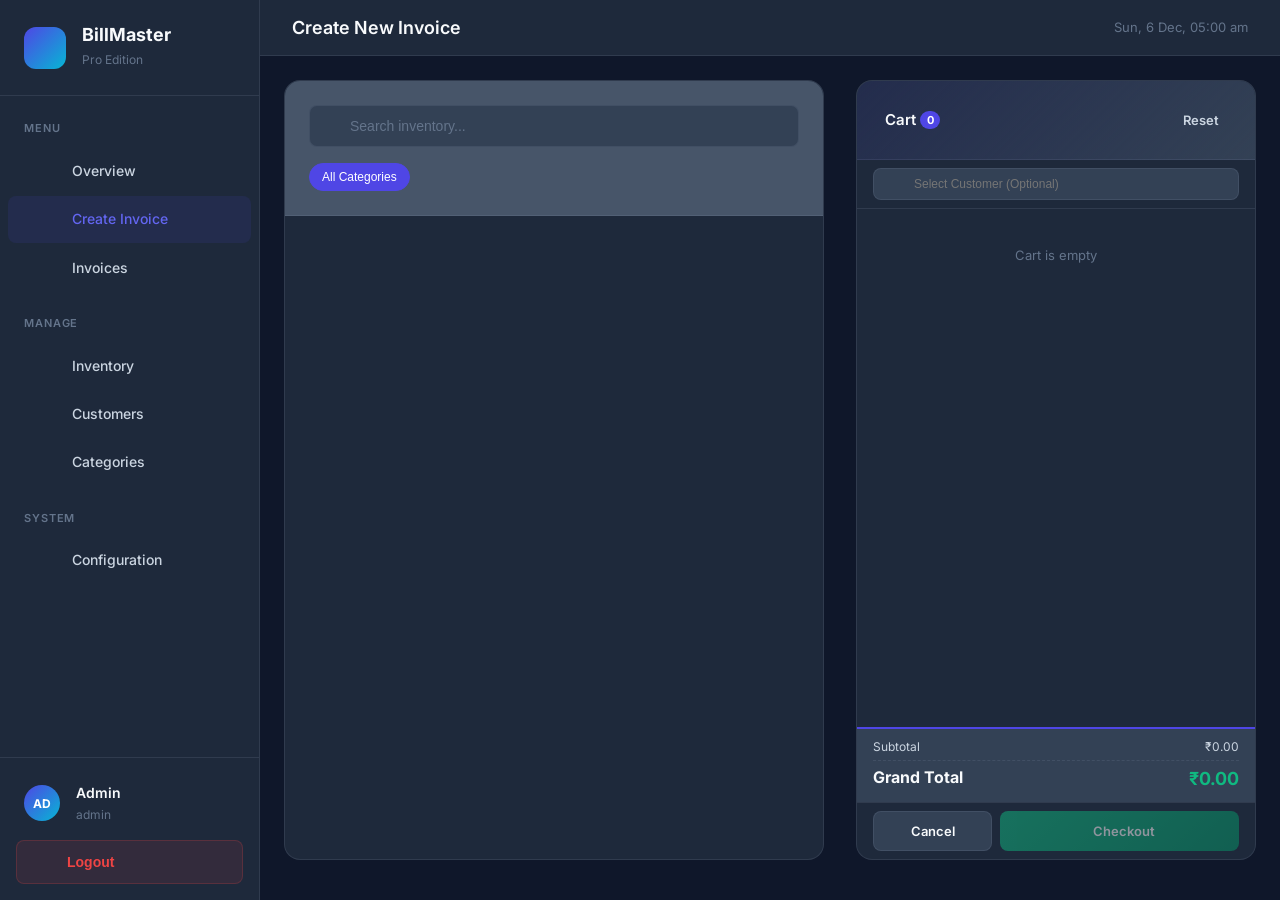
==== static/billing.html @ 4f151ba8 "Initial commit of BillMaster Pro project" ====
<!doctype html>
<html lang="en">
  <head>
    <meta charset="UTF-8" />
    <meta name="viewport" content="width=device-width, initial-scale=1.0" />
    <meta name="description" content="BillMaster Pro - Create New Bill" />
    <title>New Bill | BillMaster Pro</title>
    <link rel="preconnect" href="https://fonts.googleapis.com" />
    <link rel="preconnect" href="https://fonts.gstatic.com" crossorigin />
    <link
      href="https://fonts.googleapis.com/css2?family=Inter:wght@300;400;500;600;700;800&display=swap"
      rel="stylesheet"
    />
    <link rel="stylesheet" href="assets/css/style.css" />
    <link rel="stylesheet" href="assets/css/layout.css" />
    <link rel="stylesheet" href="assets/css/billing.css" />
    <script src="https://unpkg.com/lucide@latest"></script>
  </head>
  <body>
    <div class="app-layout">
      <div class="mobile-overlay"></div>

      <!-- Sidebar -->
      <aside class="sidebar">
        <button class="sidebar-close" onclick="closeSidebar()">×</button>
        <div class="sidebar-header">
          <div class="sidebar-logo">
            <i
              data-lucide="layout-dashboard"
              style="color: white; width: 20px; height: 20px"
            ></i>
          </div>
          <div class="sidebar-brand">
            <h1>BillMaster</h1>
            <span>Pro Edition</span>
          </div>
        </div>

        <nav class="sidebar-nav">
          <div class="nav-section">
            <div class="nav-section-title">Menu</div>
            <a href="dashboard.html" class="nav-item">
              <span class="nav-item-icon"
                ><i data-lucide="bar-chart-3"></i
              ></span>
              <span class="nav-item-text">Overview</span>
            </a>
            <a href="billing.html" class="nav-item active">
              <span class="nav-item-icon"><i data-lucide="receipt"></i></span>
              <span class="nav-item-text">Create Invoice</span>
            </a>
            <a href="invoices.html" class="nav-item">
              <span class="nav-item-icon"><i data-lucide="file-text"></i></span>
              <span class="nav-item-text">Invoices</span>
            </a>
          </div>

          <div class="nav-section">
            <div class="nav-section-title">Manage</div>
            <a href="products.html" class="nav-item">
              <span class="nav-item-icon"><i data-lucide="package"></i></span>
              <span class="nav-item-text">Inventory</span>
            </a>
            <a href="customers.html" class="nav-item">
              <span class="nav-item-icon"><i data-lucide="users"></i></span>
              <span class="nav-item-text">Customers</span>
            </a>
            <a href="categories.html" class="nav-item">
              <span class="nav-item-icon"><i data-lucide="tag"></i></span>
              <span class="nav-item-text">Categories</span>
            </a>
          </div>

          <div class="nav-section">
            <div class="nav-section-title">System</div>
            <a href="settings.html" class="nav-item">
              <span class="nav-item-icon"><i data-lucide="settings"></i></span>
              <span class="nav-item-text">Configuration</span>
            </a>
          </div>
        </nav>

        <div class="sidebar-footer">
          <div class="user-profile">
            <div class="user-avatar">AD</div>
            <div class="user-info">
              <div class="user-name">Admin</div>
              <div class="user-role">admin</div>
            </div>
          </div>
          <button class="logout-btn" onclick="BillMaster.auth.logout()">
            <i data-lucide="log-out"></i>
            <span>Logout</span>
          </button>
        </div>
      </aside>

      <!-- Main Content -->
      <main class="main-content">
        <header class="main-header">
          <div class="header-left">
            <button class="sidebar-toggle" onclick="openSidebar()">
              <i data-lucide="menu"></i>
            </button>
            <h2 class="page-title">Create New Invoice</h2>
          </div>
          <div class="header-right">
            <span
              style="color: var(--text-muted); font-size: 0.8125rem"
              id="dateTime"
            ></span>
          </div>
        </header>

        <div class="page-content">
          <div class="billing-container">
            <!-- Products -->
            <div class="product-section">
              <div class="product-header">
                <div class="product-search">
                  <span class="product-search-icon"
                    ><i data-lucide="search" style="width: 16px"></i
                  ></span>
                  <input
                    type="text"
                    id="productSearch"
                    placeholder="Search inventory..."
                  />
                </div>
                <div class="category-filter" id="categoryFilters">
                  <button class="category-btn active" data-id="">
                    All Categories
                  </button>
                </div>
              </div>
              <div class="product-grid" id="productGrid"></div>
            </div>

            <!-- Cart -->
            <div class="cart-section">
              <div class="cart-header">
                <h3 class="cart-title">
                  <i data-lucide="shopping-cart"></i>
                  <span>Cart</span>
                  <span class="cart-count" id="cartCount">0</span>
                </h3>
                <button class="btn btn-sm btn-ghost" onclick="clearCart()">
                  Reset
                </button>
              </div>

              <div class="customer-select">
                <div
                  class="customer-search-wrapper"
                  style="position: relative; display: flex; align-items: center"
                >
                  <i
                    data-lucide="user"
                    style="
                      position: absolute;
                      left: 12px;
                      width: 16px;
                      color: var(--text-muted);
                    "
                  ></i>
                  <input
                    type="text"
                    id="customerSearch"
                    class="customer-select-input"
                    style="padding-left: 40px"
                    placeholder="Select Customer (Optional)"
                  />
                </div>
                <div
                  id="customerDropdown"
                  class="customer-dropdown"
                  style="display: none"
                ></div>
                <div id="selectedCustomer" style="display: none"></div>
              </div>

              <div class="cart-items" id="cartItems">
                <div class="cart-empty">
                  <div class="cart-empty-icon">
                    <i
                      data-lucide="shopping-basket"
                      style="width: 48px; height: 48px"
                    ></i>
                  </div>
                  <p>Cart is empty</p>
                </div>
              </div>

              <!-- Cart Footer - Fixed at Bottom -->
              <div class="cart-footer">
                <div class="cart-summary" id="cartSummary">
                  <div class="summary-row">
                    <span>Subtotal</span>
                    <span id="subtotal">₹0.00</span>
                  </div>
                  <div class="summary-row total">
                    <span>Grand Total</span>
                    <span class="amount" id="total">₹0.00</span>
                  </div>
                </div>

                <div class="cart-actions">
                  <button class="btn btn-secondary" onclick="clearCart()">
                    Cancel
                  </button>
                  <button
                    class="btn btn-success"
                    onclick="openCheckout()"
                    id="checkoutBtn"
                    disabled
                  >
                    <i data-lucide="credit-card"></i>
                    <span>Checkout</span>
                  </button>
                </div>
              </div>
            </div>
          </div>
        </div>
      </main>
    </div>

    <!-- Checkout Modal -->
    <div class="modal-overlay" id="checkoutModal">
      <div class="modal" id="checkoutModalContent">
        <div class="modal-header">
          <h3 class="modal-title">Secure Checkout</h3>
          <button
            class="modal-close"
            onclick="BillMaster.modal.close('checkoutModal')"
          >
            <i data-lucide="x" style="width: 20px"></i>
          </button>
        </div>
        <div class="modal-body" id="checkoutBody">
          <!-- Step 1: Summary -->
          <div id="paymentStep1">
            <div class="order-receipt" id="checkoutSummary">
              <!-- Rendered via JS -->
            </div>

            <label class="form-label" style="margin-bottom: var(--space-md)"
              >Payment Method</label
            >
            <div class="payment-grid">
              <div
                class="payment-method-card active"
                data-method="cash"
                onclick="setPaymentMethod('cash')"
              >
                <span class="payment-method-icon"
                  ><i data-lucide="banknote"></i
                ></span>
                <span class="payment-method-name">Cash</span>
              </div>
              <div
                class="payment-method-card"
                data-method="card"
                onclick="setPaymentMethod('card')"
              >
                <span class="payment-method-icon"
                  ><i data-lucide="credit-card"></i
                ></span>
                <span class="payment-method-name">Card</span>
              </div>
              <div
                class="payment-method-card"
                data-method="upi"
                onclick="setPaymentMethod('upi')"
              >
                <span class="payment-method-icon"
                  ><i data-lucide="smartphone"></i
                ></span>
                <span class="payment-method-name">UPI</span>
              </div>
            </div>
            <!-- Payment Details Sections -->
            <div id="cashDetails" class="payment-method-details active">
              <div class="cash-calc" style="margin-top: var(--space-md)">
                <div
                  style="
                    display: flex;
                    justify-content: space-between;
                    align-items: center;
                    margin-bottom: var(--space-sm);
                    padding: var(--space-sm);
                    background: var(--bg-hover);
                    border-radius: var(--radius-sm);
                    border-left: 4px solid var(--primary);
                  "
                >
                  <span
                    style="
                      font-size: 0.75rem;
                      font-weight: 600;
                      color: var(--text-secondary);
                    "
                    >Exact Amount to Collect:</span
                  >
                  <span
                    id="cashTotalDue"
                    style="font-weight: 700; color: var(--primary)"
                    >₹0.00</span
                  >
                </div>
                <div class="form-group">
                  <label class="form-label">Cash Received</label>
                  <input
                    type="number"
                    id="cashReceived"
                    class="form-input"
                    placeholder="0.00"
                    oninput="calculateChange()"
                  />
                </div>
                <div
                  class="cash-change-box"
                  id="cashChangeContainer"
                  style="
                    margin-top: var(--space-md);
                    text-align: center;
                    padding: var(--space-md);
                    background: var(--bg-hover);
                    border: 1px dashed var(--border-color);
                    border-radius: var(--radius-md);
                  "
                >
                  <div
                    style="
                      font-size: 0.65rem;
                      color: var(--text-muted);
                      text-transform: uppercase;
                      margin-bottom: 4px;
                    "
                  >
                    Change to Return
                  </div>
                  <div
                    class="cash-change-amount"
                    id="cashChange"
                    style="
                      font-size: 1.5rem;
                      font-weight: 800;
                      color: var(--text-primary);
                    "
                  >
                    ₹0.00
                  </div>
                </div>
              </div>
            </div>

            <div
              id="cardDetails"
              class="payment-method-details"
              style="display: none"
            >
              <div
                class="card-form"
                style="
                  display: grid;
                  grid-template-columns: 1fr 1fr 1fr;
                  gap: var(--space-sm);
                  margin-top: var(--space-md);
                "
              >
                <div class="form-group" style="grid-column: span 3">
                  <label class="form-label">Card Number</label>
                  <input
                    type="text"
                    id="cardNumber"
                    class="form-input"
                    placeholder="XXXX XXXX XXXX XXXX"
                    maxlength="19"
                    oninput="formatCardNumber(this)"
                  />
                </div>
                <div class="form-group" style="grid-column: span 2">
                  <label class="form-label">Expiry</label>
                  <input
                    type="text"
                    id="cardExpiry"
                    class="form-input"
                    placeholder="MM/YY"
                    maxlength="5"
                    oninput="formatExpiry(this)"
                  />
                </div>
                <div class="form-group">
                  <label class="form-label">CVV</label>
                  <input
                    type="password"
                    id="cardCVV"
                    class="form-input"
                    placeholder="***"
                    maxlength="3"
                  />
                </div>
              </div>
            </div>

            <div
              id="upiDetails"
              class="payment-method-details"
              style="display: none"
            >
              <div
                class="upi-qr-container"
                style="text-align: center; padding: var(--space-md)"
              >
                <div
                  class="qr-placeholder"
                  style="
                    width: 150px;
                    height: 150px;
                    background: white;
                    margin: 0 auto var(--space-md);
                    padding: 10px;
                    border-radius: var(--radius-md);
                    display: flex;
                    align-items: center;
                    justify-content: center;
                    border: 1px solid var(--border-color);
                  "
                >
                  <img
                    id="upiQR"
                    src=""
                    alt="UPI QR Code"
                    style="max-width: 100%"
                  />
                </div>
                <div style="font-weight: 600; font-size: 0.875rem">
                  Scan & Pay with any UPI App
                </div>
                <div
                  style="
                    font-size: 0.75rem;
                    color: var(--text-muted);
                    margin-bottom: var(--space-md);
                  "
                >
                  Recipient: 892548367@upi
                </div>

                <button
                  id="upiVerifyBtn"
                  class="btn btn-secondary btn-sm"
                  style="width: 100%"
                  onclick="verifyUPIPayment()"
                >
                  <i data-lucide="refresh-cw"></i>
                  <span>Verify Payment Status</span>
                </button>
                <div
                  id="upiStatus"
                  style="
                    display: none;
                    margin-top: var(--space-sm);
                    font-size: 0.75rem;
                    font-weight: 600;
                  "
                ></div>
              </div>
            </div>
          </div>
        </div>
        <div class="modal-footer" id="checkoutFooter">
          <button
            class="btn btn-secondary"
            onclick="BillMaster.modal.close('checkoutModal')"
          >
            Cancel
          </button>
          <button
            class="btn btn-success"
            onclick="processPayment()"
            id="confirmPaymentBtn"
          >
            <span>✓</span> Confirm & Pay
          </button>
        </div>
      </div>
    </div>

    <script src="assets/js/app.js"></script>
    <script>
      let products = [],
        categories = [],
        cart = [],
        customers = [],
        settings = {},
        selectedCustomer = null,
        currentPaymentMethod = "cash",
        upiVerified = false;

      // Sidebar Functions
      function openSidebar() {
        document.querySelector(".sidebar").classList.add("open");
        document.querySelector(".mobile-overlay").classList.add("active");
      }

      function closeSidebar() {
        document.querySelector(".sidebar").classList.remove("open");
        document.querySelector(".mobile-overlay").classList.remove("active");
      }

      // Close sidebar when clicking overlay
      document
        .querySelector(".mobile-overlay")
        .addEventListener("click", closeSidebar);

      // Update time
      function updateTime() {
        document.getElementById("dateTime").textContent =
          new Date().toLocaleString("en-IN", {
            weekday: "short",
            day: "numeric",
            month: "short",
            hour: "2-digit",
            minute: "2-digit",
          });
      }
      updateTime();
      setInterval(updateTime, 60000);

      // Init
      document.addEventListener("DOMContentLoaded", async () => {
        lucide.createIcons();
        await BillMaster.auth.requireAuth();
        await initUserInfo();
        await loadData();
        initSearch();
        initCustomerSearch();
      });

      async function loadData() {
        const [catRes, prodRes, custRes, setRes] = await Promise.all([
          BillMaster.api.get("categories.php?action=list"),
          BillMaster.api.get("products.php?action=list&active_only=true"),
          BillMaster.api.get("customers.php?action=list"),
          BillMaster.api.get("settings.php?action=get"),
        ]);

        if (catRes.success) {
          categories = catRes.data;
          renderCategories();
        }
        if (prodRes.success) {
          products = prodRes.data;
          renderProducts();
        }
        if (custRes.success) customers = custRes.data;
        if (setRes.success) settings = setRes.data;
      }

      function renderCategories() {
        const container = document.getElementById("categoryFilters");
        container.innerHTML =
          '<button class="category-btn active" data-id="">All</button>' +
          categories
            .map(
              (c) =>
                `<button class="category-btn" data-id="${c.id}">${BillMaster.utils.escapeHtml(c.name)}</button>`,
            )
            .join("");

        container.querySelectorAll(".category-btn").forEach((btn) => {
          btn.addEventListener("click", () => {
            container
              .querySelectorAll(".category-btn")
              .forEach((b) => b.classList.remove("active"));
            btn.classList.add("active");
            renderProducts(btn.dataset.id);
          });
        });
      }

      function renderProducts(categoryId = "") {
        const search = document
          .getElementById("productSearch")
          .value.toLowerCase();
        const filtered = products.filter((p) => {
          const matchCat = !categoryId || p.category_id == categoryId;
          const matchSearch = !search || p.name.toLowerCase().includes(search);
          return matchCat && matchSearch;
        });

        const container = document.getElementById("productGrid");
        if (!filtered.length) {
          container.innerHTML =
            '<div class="empty-state"><p>No products found</p></div>';
          return;
        }

        container.innerHTML = filtered
          .map(
            (p) => `
          <div class="product-card ${p.stock_quantity <= 0 ? "out-of-stock" : ""}" onclick="${p.stock_quantity > 0 ? `addToCart(${p.id})` : ""}">
            <div class="product-card-icon">📦</div>
            <div class="product-card-name">${BillMaster.utils.escapeHtml(p.name)}</div>
            <div class="product-card-price">${BillMaster.utils.formatCurrency(p.price)}</div>
            <div class="product-card-stock">${p.stock_quantity} ${p.unit}</div>
          </div>
        `,
          )
          .join("");
      }

      function initSearch() {
        document.getElementById("productSearch").addEventListener(
          "input",
          BillMaster.utils.debounce(() => {
            const activeBtn = document.querySelector(".category-btn.active");
            renderProducts(activeBtn?.dataset.id || "");
          }, 200),
        );
      }

      function initCustomerSearch() {
        const input = document.getElementById("customerSearch");
        const dropdown = document.getElementById("customerDropdown");

        input.addEventListener("input", () => {
          const val = input.value.toLowerCase();
          if (!val) {
            dropdown.style.display = "none";
            return;
          }

          const matches = customers.filter(
            (c) =>
              c.name.toLowerCase().includes(val) ||
              (c.phone && c.phone.includes(val)) ||
              (c.customer_number &&
                c.customer_number.toLowerCase().includes(val)),
          );
          if (matches.length) {
            dropdown.innerHTML = matches
              .slice(0, 5)
              .map(
                (c) => `
              <div class="customer-option" onclick="selectCustomer(${c.id})">${BillMaster.utils.escapeHtml(c.name)} ${c.phone ? "- " + c.phone : ""}</div>
            `,
              )
              .join("");
            dropdown.style.display = "block";
          } else dropdown.style.display = "none";
        });

        document.addEventListener("click", (e) => {
          if (!e.target.closest(".customer-select"))
            dropdown.style.display = "none";
        });
      }

      function selectCustomer(id) {
        selectedCustomer = customers.find((c) => c.id == id);
        document.getElementById("customerSearch").style.display = "none";
        document.getElementById("customerDropdown").style.display = "none";
        document.getElementById("selectedCustomer").style.display = "block";

        let badge = "";
        if (selectedCustomer.status === "regular") {
          badge = `<span class="badge badge-success" style="margin-left: 8px; font-size: 0.7rem; padding: 2px 6px;">Regular (10% Off)</span>`;
        }

        document.getElementById("selectedCustomer").innerHTML = `
          <div class="selected-customer">
            <span class="selected-customer-info">👤 ${BillMaster.utils.escapeHtml(selectedCustomer.name)}${badge}</span>
            <button class="selected-customer-remove" onclick="removeCustomer()">×</button>
          </div>`;

        renderCart(); // Re-render to apply discount
      }

      function removeCustomer() {
        selectedCustomer = null;
        document.getElementById("customerSearch").style.display = "block";
        document.getElementById("customerSearch").value = "";
        document.getElementById("selectedCustomer").style.display = "none";
        renderCart(); // Re-render to remove discount
      }

      function addToCart(productId) {
        const product = products.find((p) => p.id == productId);
        if (!product || product.stock_quantity <= 0) return;

        const existing = cart.find((i) => i.product_id == productId);
        if (existing) {
          if (existing.quantity < product.stock_quantity) existing.quantity++;
          else {
            BillMaster.toast.warning("Maximum stock reached");
            return;
          }
        } else {
          cart.push({
            product_id: productId,
            name: product.name,
            price: parseFloat(product.price),
            quantity: 1,
            unit: product.unit,
            max: product.stock_quantity,
          });
        }
        renderCart();
      }

      function updateQty(productId, delta) {
        const item = cart.find((i) => i.product_id == productId);
        if (!item) return;

        item.quantity += delta;
        if (item.quantity <= 0)
          cart = cart.filter((i) => i.product_id != productId);
        else if (item.quantity > item.max) {
          item.quantity = item.max;
          BillMaster.toast.warning("Maximum stock reached");
        }
        renderCart();
      }

      function removeFromCart(productId) {
        cart = cart.filter((i) => i.product_id != productId);
        renderCart();
      }

      function clearCart() {
        cart = [];
        removeCustomer();
        renderCart();
      }

      function renderCart() {
        const container = document.getElementById("cartItems");
        const countEl = document.getElementById("cartCount");
        const summaryEl = document.getElementById("cartSummary");
        const checkoutBtn = document.getElementById("checkoutBtn");

        countEl.textContent = cart.reduce((sum, i) => sum + i.quantity, 0);

        if (!cart.length) {
          container.innerHTML =
            '<div class="cart-empty"><div class="cart-empty-icon">🛒</div><p>Cart is empty</p></div>';
          summaryEl.innerHTML = `
                  <div class="summary-row">
                    <span>Subtotal</span>
                    <span id="subtotal">₹0.00</span>
                  </div>
                  <div class="summary-row total">
                    <span>Grand Total</span>
                    <span class="amount" id="total">₹0.00</span>
                  </div>`;
          checkoutBtn.disabled = true;
          return;
        }

        const subtotal = cart.reduce((sum, i) => sum + i.price * i.quantity, 0);
        let discount = 0;
        let discountHtml = "";

        if (selectedCustomer && selectedCustomer.status === "regular") {
          const discountPercent = parseFloat(
            settings.regular_customer_discount || 10,
          );
          discount = subtotal * (discountPercent / 100);
          discountHtml = `
                <div class="summary-row" style="color: var(--success);">
                    <span>Regular Discount (${discountPercent}%)</span>
                    <span>- ${BillMaster.utils.formatCurrency(discount)}</span>
                </div>`;
        }

        const total = subtotal - discount;

        summaryEl.innerHTML = `
              <div class="summary-row">
                <span>Subtotal</span>
                <span>${BillMaster.utils.formatCurrency(subtotal)}</span>
              </div>
              ${discountHtml}
              <div class="summary-row total">
                <span>Grand Total</span>
                <span class="amount">${BillMaster.utils.formatCurrency(total)}</span>
              </div>`;

        checkoutBtn.disabled = false;

        container.innerHTML = cart
          .map(
            (i) => `
          <div class="cart-item">
            <div class="cart-item-info">
              <div class="cart-item-name">${BillMaster.utils.escapeHtml(i.name)}</div>
              <div class="cart-item-price">${BillMaster.utils.formatCurrency(i.price)} × ${i.quantity}</div>
            </div>
            <div class="cart-item-qty">
              <button class="qty-btn" onclick="updateQty(${i.product_id}, -1)">−</button>
              <span class="qty-value">${i.quantity}</span>
              <button class="qty-btn" onclick="updateQty(${i.product_id}, 1)">+</button>
            </div>
            <div class="cart-item-total">${BillMaster.utils.formatCurrency(i.price * i.quantity)}</div>
            <button class="cart-item-remove" onclick="removeFromCart(${i.product_id})">×</button>
          </div>
        `,
          )
          .join("");
      }

      function setPaymentMethod(method) {
        currentPaymentMethod = method;
        document.querySelectorAll(".payment-method-card").forEach((card) => {
          card.classList.remove("active");
          card.style.borderColor = "var(--border-color)";
          card.style.background = "transparent";
          if (card.dataset.method === method) {
            card.classList.add("active");
            card.style.borderColor = "var(--primary)";
            card.style.background = "var(--primary-pale)";
          }
        });

        // Toggle detail sections
        const details = ["cashDetails", "cardDetails", "upiDetails"];
        details.forEach((id) => {
          const el = document.getElementById(id);
          if (el) el.style.display = "none";
        });

        const activeId = method + "Details";
        const activeEl = document.getElementById(activeId);
        if (activeEl) {
          activeEl.style.display = "block";
          activeEl.classList.add("active");
        }

        const subtotal = cart.reduce((sum, i) => sum + i.price * i.quantity, 0);
        let discount = 0;
        if (selectedCustomer && selectedCustomer.status === "regular") {
          const discountPercent = parseFloat(
            settings.regular_customer_discount || 10,
          );
          discount = subtotal * (discountPercent / 100);
        }
        const total = subtotal - discount;

        if (method === "upi") {
          document.getElementById("upiQR").src =
            `https://api.qrserver.com/v1/create-qr-code/?size=150x150&data=upi://pay?pa=892548367@upi%26pn=BillMasterPro%26am=${total}%26cu=INR`;
          upiVerified = false;
          const uS = document.getElementById("upiStatus");
          if (uS) uS.style.display = "none";
          const uB = document.getElementById("upiVerifyBtn");
          if (uB) {
            uB.disabled = false;
            uB.innerHTML =
              '<i data-lucide="refresh-cw"></i> <span>Verify Payment Status</span>';
            lucide.createIcons();
          }
        }

        calculateChange();
      }

      function formatCardNumber(input) {
        let v = input.value.replace(/\D/g, "");
        let formatted = "";
        for (let i = 0; i < v.length; i++) {
          if (i > 0 && i % 4 === 0) formatted += " ";
          formatted += v[i];
        }
        input.value = formatted;
      }

      function formatExpiry(input) {
        let v = input.value.replace(/\D/g, "");
        if (v.length > 2) {
          input.value = v.substring(0, 2) + "/" + v.substring(2, 4);
        } else {
          input.value = v;
        }
      }

      async function verifyUPIPayment() {
        const btn = document.getElementById("upiVerifyBtn");
        const status = document.getElementById("upiStatus");
        btn.disabled = true;
        btn.innerHTML = '<span class="spinner spinner-sm"></span> Verifying...';

        // Simulate network delay for verification
        await new Promise((resolve) => setTimeout(resolve, 2000));

        upiVerified = true;
        status.style.display = "block";
        status.style.color = "var(--success)";
        status.textContent = "Payment Verified Successfully";
        btn.innerHTML = '<i data-lucide="check"></i> Verified';
        lucide.createIcons();
      }

      function calculateChange() {
        const subtotal = cart.reduce((sum, i) => sum + i.price * i.quantity, 0);
        let discount = 0;
        if (selectedCustomer && selectedCustomer.status === "regular") {
          const discountPercent = parseFloat(
            settings.regular_customer_discount || 10,
          );
          discount = subtotal * (discountPercent / 100);
        }
        const total = subtotal - discount;

        const receivedInput = document.getElementById("cashReceived");
        if (!receivedInput) return;

        const received = parseFloat(receivedInput.value) || 0;
        const change = received - total;
        const changeEl = document.getElementById("cashChange");
        const container = document.getElementById("cashChangeContainer");

        if (changeEl) {
          changeEl.textContent = BillMaster.utils.formatCurrency(
            Math.max(0, change),
          );
          if (received === 0) {
            container.style.background = "var(--bg-hover)";
            container.style.borderColor = "var(--border-color)";
            changeEl.style.color = "var(--text-primary)";
          } else if (change >= 0) {
            container.style.background = "var(--success-pale)";
            container.style.borderColor = "var(--success)";
            changeEl.style.color = "var(--success)";
          } else {
            container.style.background = "var(--danger-pale)";
            container.style.borderColor = "var(--danger)";
            changeEl.style.color = "var(--danger)";
          }
        }
      }

      function openCheckout() {
        if (!cart.length) return;

        BillMaster.modal.open("checkoutModal");
        setPaymentMethod("cash");
        if (document.getElementById("cashReceived")) {
          document.getElementById("cashReceived").value = "";
        }

        const subtotal = cart.reduce((sum, i) => sum + i.price * i.quantity, 0);
        let discount = 0;
        let discountHtml = "";

        if (selectedCustomer && selectedCustomer.status === "regular") {
          const discountPercent = parseFloat(
            settings.regular_customer_discount || 10,
          );
          discount = subtotal * (discountPercent / 100);
          discountHtml = `
              <div class="receipt-item" style="display: flex; justify-content: space-between; font-size: 0.875rem; margin-bottom: 4px; color: var(--success);">
                <span>Regular Discount (${discountPercent}%)</span>
                <span>- ${BillMaster.utils.formatCurrency(discount)}</span>
              </div>`;
        }
        const total = subtotal - discount;

        const cashTotalDue = document.getElementById("cashTotalDue");
        if (cashTotalDue) {
          cashTotalDue.textContent = BillMaster.utils.formatCurrency(total);
        }

        const receiptHtml = `
          <div class="receipt-header" style="text-align: center; border-bottom: 1px dashed var(--border-color); padding-bottom: var(--space-md); margin-bottom: var(--space-md)">
            <div style="font-weight: 800; font-size: 1.25rem;">BillMaster Pro</div>
            <div style="font-size: 0.75rem; color: var(--text-muted);">Secure Checkout</div>
          </div>
          <div style="margin-bottom: var(--space-md);">
            ${cart
              .map(
                (i) => `
              <div class="receipt-item" style="display: flex; justify-content: space-between; font-size: 0.875rem; margin-bottom: 4px">
                <span>${BillMaster.utils.escapeHtml(i.name)} (x${i.quantity})</span>
                <span>${BillMaster.utils.formatCurrency(i.price * i.quantity)}</span>
              </div>
            `,
              )
              .join("")}
            ${discountHtml}
          </div>
          <div class="receipt-total" style="border-top: 2px solid var(--text-primary); margin-top: var(--space-md); padding-top: var(--space-sm); display: flex; justify-content: space-between; font-weight: 800; font-size: 1.125rem">
            <span>TOTAL DUE</span>
            <span style="color: var(--success)">${BillMaster.utils.formatCurrency(total)}</span>
          </div>
        `;
        const summaryEl = document.getElementById("checkoutSummary");
        if (summaryEl) summaryEl.innerHTML = receiptHtml;
      }

      async function processPayment() {
        const subtotal = cart.reduce((sum, i) => sum + i.price * i.quantity, 0);
        let discount = 0;
        if (selectedCustomer && selectedCustomer.status === "regular") {
          const discountPercent = parseFloat(
            settings.regular_customer_discount || 10,
          );
          discount = subtotal * (discountPercent / 100);
        }
        const total = subtotal - discount;

        // Validation based on method
        if (currentPaymentMethod === "cash") {
          const received =
            parseFloat(document.getElementById("cashReceived").value) || 0;
          if (received < total) {
            BillMaster.toast.error(
              "Incomplete Amount: Total received is less than total due",
            );
            return;
          }
        } else if (currentPaymentMethod === "card") {
          const num = document
            .getElementById("cardNumber")
            .value.replace(/\s/g, "");
          const exp = document.getElementById("cardExpiry").value;
          const cvv = document.getElementById("cardCVV").value;

          if (num.length < 13 || num.length > 19) {
            BillMaster.toast.error("Invalid Card Number");
            return;
          }
          if (!/^\d{2}\/\d{2}$/.test(exp)) {
            BillMaster.toast.error("Invalid Expiry (MM/YY)");
            return;
          }
          if (cvv.length < 3) {
            BillMaster.toast.error("Invalid CVV");
            return;
          }
        } else if (currentPaymentMethod === "upi") {
          if (!upiVerified) {
            BillMaster.toast.error("Please verify UPI payment status first");
            return;
          }
        }

        const btn = document.getElementById("confirmPaymentBtn");
        btn.disabled = true;
        btn.innerHTML =
          '<span class="spinner spinner-sm"></span> Finalizing Transaction...';

        const data = {
          customer_id: selectedCustomer?.id || null,
          items: cart.map((i) => ({
            product_id: i.product_id,
            quantity: i.quantity,
            unit_price: i.price,
          })),
          subtotal: subtotal,
          discount_amount: discount,
          total_amount: total,
          payment_method: currentPaymentMethod,
          payment_status: "paid",
        };

        const result = await BillMaster.api.post(
          "invoices.php?action=create",
          data,
        );

        if (result.success) {
          showSuccessScreen(result.invoice_id);
          clearCart();
          await loadData();
        } else {
          BillMaster.toast.error(
            result.message || "Payment verification failed",
          );
          btn.disabled = false;
          btn.innerHTML = "<span>✓</span> Confirm & Pay";
        }
      }

      function showSuccessScreen(invoiceId) {
        const body = document.getElementById("checkoutBody");
        const footer = document.getElementById("checkoutFooter");

        footer.style.display = "none";
        body.innerHTML = `
            <div class="success-state">
                <div class="success-icon" style="width: 80px; height: 80px; background: var(--success-pale); color: var(--success); border-radius: 50%; display: flex; align-items: center; justify-content: center; font-size: 2.5rem; margin: 0 auto var(--space-lg); animation: scaleIn 0.5s cubic-bezier(0.175, 0.885, 0.32, 1.275);">✓</div>
                <h2 class="success-title" style="font-size: 1.5rem; font-weight: 700; color: var(--text-primary); margin-bottom: var(--space-sm);">Payment Successful!</h2>
                <p class="success-message" style="color: var(--text-muted); font-size: 0.875rem; margin-bottom: var(--space-xl);">Transaction confirmed. Invoice #${invoiceId} has been generated.</p>

                <div style="display: grid; grid-template-columns: 1fr 1fr; gap: var(--space-md);">
                    <button class="btn btn-primary" style="grid-column: span 2" onclick="window.open('invoices.html?print=${invoiceId}', '_blank')">
                        <span>🖨️</span> Print Invoice
                    </button>
                    <button class="btn btn-success" onclick="startNewSale()">
                        🔄 New Sale
                    </button>
                    <button class="btn btn-secondary" onclick="BillMaster.modal.close('checkoutModal')">
                        Close
                    </button>
                </div>
            </div>
        `;
      }

      function startNewSale() {
        clearCart();
        BillMaster.modal.close("checkoutModal");
        // We reload if the DOM was too heavily modified, but for now just close
        // The next 'openCheckout' will rebuild the summary anyway
        setTimeout(() => window.location.reload(), 100);
      }
    </script>
  </body>
</html>
---- static/assets/css/style.css ----
/* BillMaster Pro - Professional Design System */
/* Clean, Modern, Corporate UI */

@import url("https://fonts.googleapis.com/css2?family=Inter:wght@300;400;500;600;700;800&display=swap");

/* CSS Variables - Professional Color Palette */
:root {
  /* Primary Colors */
  --primary: #4f46e5;
  --primary-dark: #4338ca;
  --primary-light: #6366f1;
  --primary-pale: rgba(79, 70, 229, 0.1);

  /* Secondary Colors */
  --secondary: #06b6d4;
  --secondary-dark: #0891b2;

  /* Status Colors */
  --success: #10b981;
  --success-pale: rgba(16, 185, 129, 0.1);
  --warning: #f59e0b;
  --warning-pale: rgba(245, 158, 11, 0.1);
  --danger: #ef4444;
  --danger-pale: rgba(239, 68, 68, 0.1);
  --info: #3b82f6;
  --info-pale: rgba(59, 130, 246, 0.1);

  /* Neutral Colors - Dark Theme */
  --bg-primary: #0f172a;
  --bg-secondary: #1e293b;
  --bg-tertiary: #334155;
  --bg-hover: #475569;

  /* Text Colors */
  --text-primary: #f8fafc;
  --text-secondary: #cbd5e1;
  --text-muted: #64748b;
  --text-dark: #1e293b;

  /* Border Colors */
  --border-color: rgba(148, 163, 184, 0.15);
  --border-focus: var(--primary);

  /* Shadows */
  --shadow-sm: 0 1px 2px rgba(0, 0, 0, 0.3);
  --shadow-md: 0 4px 6px rgba(0, 0, 0, 0.3);
  --shadow-lg: 0 10px 25px rgba(0, 0, 0, 0.4);
  --shadow-xl: 0 20px 40px rgba(0, 0, 0, 0.5);
  --shadow-primary: 0 4px 20px rgba(79, 70, 229, 0.4);

  /* Border Radius */
  --radius-sm: 6px;
  --radius-md: 8px;
  --radius-lg: 12px;
  --radius-xl: 16px;
  --radius-2xl: 20px;
  --radius-full: 9999px;

  /* Spacing */
  --space-2xs: 0.125rem;
  --space-xs: 0.25rem;
  --space-sm: 0.5rem;
  --space-md: 1rem;
  --space-lg: 1.5rem;
  --space-xl: 2rem;
  --space-2xl: 3rem;
  --grid-baseline: 4px;

  /* Typography */
  --font-sans:
    "Inter", -apple-system, BlinkMacSystemFont, "Segoe UI", sans-serif;
  --font-mono: "JetBrains Mono", "Fira Code", monospace;

  /* Transitions */
  --transition-fast: 150ms ease;
  --transition-base: 250ms ease;
  --transition-slow: 350ms ease;
}

/* Reset & Base Styles */
*,
*::before,
*::after {
  margin: 0;
  padding: 0;
  box-sizing: border-box;
}

html {
  font-size: 16px;
  scroll-behavior: smooth;
  -webkit-font-smoothing: antialiased;
  -moz-osx-font-smoothing: grayscale;
}

body {
  font-family: var(--font-sans);
  background: var(--bg-primary);
  color: var(--text-primary);
  line-height: 1.6;
  min-height: 100vh;
  overflow-x: hidden;
}

/* Scrollbar Styling */
::-webkit-scrollbar {
  width: 6px;
  height: 6px;
}

::-webkit-scrollbar-track {
  background: var(--bg-secondary);
}

::-webkit-scrollbar-thumb {
  background: var(--bg-tertiary);
  border-radius: var(--radius-full);
}

::-webkit-scrollbar-thumb:hover {
  background: var(--bg-hover);
}

/* Selection */
::selection {
  background: var(--primary);
  color: white;
}

/* Links */
a {
  color: var(--primary-light);
  text-decoration: none;
  transition: color var(--transition-fast);
}

a:hover {
  color: var(--primary);
}

/* Headings */
h1,
h2,
h3,
h4,
h5,
h6 {
  font-weight: 600;
  line-height: 1.3;
  color: var(--text-primary);
}

h1 {
  font-size: 2rem;
}
h2 {
  font-size: 1.5rem;
}
h3 {
  font-size: 1.25rem;
}
h4 {
  font-size: 1.125rem;
}
h5 {
  font-size: 1rem;
}
h6 {
  font-size: 0.875rem;
}

/* Glass Card */
.glass-card {
  background: rgba(30, 41, 59, 0.8);
  backdrop-filter: blur(12px);
  -webkit-backdrop-filter: blur(12px);
  border: 1px solid var(--border-color);
  border-radius: var(--radius-xl);
  box-shadow: var(--shadow-lg);
  padding: var(--space-lg);
  margin-bottom: var(--space-lg);
}

/* Stat Cards */
.stat-card {
  background: var(--bg-secondary);
  border: 1px solid var(--border-color);
  border-radius: var(--radius-lg);
  padding: var(--space-lg);
  transition: all var(--transition-base);
  height: 100%;
}

.stat-card:hover {
  border-color: var(--primary);
  transform: translateY(-2px);
  box-shadow: var(--shadow-primary);
}

.stat-card-header {
  display: flex;
  align-items: center;
  justify-content: space-between;
  margin-bottom: var(--space-md);
}

.stat-card-icon {
  width: 48px;
  height: 48px;
  border-radius: var(--radius-lg);
  display: flex;
  align-items: center;
  justify-content: center;
  font-size: 1.5rem;
}

.stat-card-icon.primary {
  background: var(--primary-pale);
}
.stat-card-icon.success {
  background: var(--success-pale);
}
.stat-card-icon.warning {
  background: var(--warning-pale);
}
.stat-card-icon.danger {
  background: var(--danger-pale);
}

.stat-card-value {
  font-size: 1.75rem;
  font-weight: 700;
  color: var(--text-primary);
  margin-bottom: var(--space-xs);
}

.stat-card-label {
  font-size: 0.8125rem;
  color: var(--text-muted);
  font-weight: 500;
}

/* Compact Stat Card */
.stat-card.compact {
  padding: var(--space-md);
  display: flex;
  flex-direction: column;
  justify-content: center;
}

.stat-card.compact .stat-card-header {
  margin-bottom: var(--space-xs);
}

.stat-card.compact .stat-card-icon {
  width: 36px;
  height: 36px;
  font-size: 1.125rem;
  border-radius: var(--radius-md);
}

.stat-card.compact .stat-card-value {
  font-size: 1.25rem;
  margin-bottom: 0;
}

.stat-card.compact .stat-card-label {
  font-size: 0.75rem;
}

/* Card Grid */
.card-grid {
  display: grid;
  grid-template-columns: repeat(auto-fit, minmax(240px, 1fr));
  gap: var(--space-lg);
}

.stats-grid {
  display: grid;
  grid-template-columns: repeat(4, 1fr);
  gap: var(--space-md);
}

@media (max-width: 1024px) {
  .stats-grid {
    grid-template-columns: repeat(2, 1fr);
  }
}

@media (max-width: 640px) {
  .stats-grid {
    grid-template-columns: 1fr;
  }
}

/* Buttons */
.btn {
  display: inline-flex;
  align-items: center;
  justify-content: center;
  gap: var(--space-sm);
  padding: 0.625rem 1.25rem;
  font-family: var(--font-sans);
  font-size: 0.875rem;
  font-weight: 600;
  line-height: 1.4;
  border: none;
  border-radius: var(--radius-md);
  cursor: pointer;
  transition: all var(--transition-fast);
  text-decoration: none;
  white-space: nowrap;
}

.btn:disabled {
  opacity: 0.5;
  cursor: not-allowed;
  pointer-events: none;
}

.btn:active:not(:disabled) {
  transform: scale(0.98);
}

/* Primary Button */
.btn-primary {
  background: linear-gradient(135deg, var(--primary), var(--primary-dark));
  color: white;
  box-shadow: var(--shadow-sm);
}

.btn-primary:hover:not(:disabled) {
  background: linear-gradient(135deg, var(--primary-light), var(--primary));
  box-shadow: var(--shadow-primary);
  transform: translateY(-1px);
}

/* Secondary Button */
.btn-secondary {
  background: var(--bg-tertiary);
  color: var(--text-primary);
  border: 1px solid var(--border-color);
}

.btn-secondary:hover:not(:disabled) {
  background: var(--bg-hover);
  border-color: var(--text-muted);
}

/* Success Button */
.btn-success {
  background: linear-gradient(135deg, var(--success), #059669);
  color: white;
}

.btn-success:hover:not(:disabled) {
  background: linear-gradient(135deg, #34d399, var(--success));
  box-shadow: 0 4px 20px rgba(16, 185, 129, 0.4);
}

/* Danger Button */
.btn-danger {
  background: linear-gradient(135deg, var(--danger), #dc2626);
  color: white;
}

.btn-danger:hover:not(:disabled) {
  background: linear-gradient(135deg, #f87171, var(--danger));
}

/* Ghost Button */
.btn-ghost {
  background: transparent;
  color: var(--text-secondary);
}

.btn-ghost:hover:not(:disabled) {
  background: var(--bg-tertiary);
  color: var(--text-primary);
}

/* Button Sizes */
.btn-sm {
  padding: 0.375rem 0.75rem;
  font-size: 0.8125rem;
}

.btn-lg {
  padding: 0.875rem 1.75rem;
  font-size: 1rem;
}

/* Form Elements */
.form-group {
  margin-bottom: var(--space-lg);
}

.form-label {
  display: block;
  font-size: 0.875rem;
  font-weight: 500;
  color: var(--text-secondary);
  margin-bottom: var(--space-sm);
}

.form-input,
.form-select,
.form-textarea {
  width: 100%;
  padding: 0.75rem 1rem;
  font-family: var(--font-sans);
  font-size: 0.9375rem;
  color: var(--text-primary);
  background: var(--bg-tertiary);
  border: 1px solid var(--border-color);
  border-radius: var(--radius-md);
  transition: all var(--transition-fast);
  outline: none;
}

.form-input:focus,
.form-select:focus,
.form-textarea:focus {
  border-color: var(--primary);
  box-shadow: 0 0 0 3px var(--primary-pale);
}

.form-input::placeholder,
.form-textarea::placeholder {
  color: var(--text-muted);
}

.form-select {
  appearance: none;
  cursor: pointer;
  background-image: url("data:image/svg+xml,%3Csvg xmlns='http://www.w3.org/2000/svg' fill='none' viewBox='0 0 24 24' stroke='%2394a3b8'%3E%3Cpath stroke-linecap='round' stroke-linejoin='round' stroke-width='2' d='M19 9l-7 7-7-7'%3E%3C/path%3E%3C/svg%3E");
  background-repeat: no-repeat;
  background-position: right 0.75rem center;
  background-size: 1.25rem;
  padding-right: 2.5rem;
}

.form-textarea {
  min-height: 100px;
  resize: vertical;
}

.form-checkbox {
  width: 18px;
  height: 18px;
  accent-color: var(--primary);
  cursor: pointer;
}

/* Badges */
.badge {
  display: inline-flex;
  align-items: center;
  padding: 0.25rem 0.625rem;
  font-size: 0.75rem;
  font-weight: 600;
  border-radius: var(--radius-full);
  text-transform: uppercase;
  letter-spacing: 0.025em;
}

.badge-primary {
  background: var(--primary-pale);
  color: var(--primary-light);
}

.badge-success {
  background: var(--success-pale);
  color: var(--success);
}

.badge-warning {
  background: var(--warning-pale);
  color: var(--warning);
}

.badge-danger {
  background: var(--danger-pale);
  color: var(--danger);
}

.badge-info {
  background: var(--info-pale);
  color: var(--info);
}

/* Tables */
.table-container {
  overflow-x: auto;
  border-radius: var(--radius-lg);
}

.data-table {
  width: 100%;
  border-collapse: collapse;
  font-size: 0.875rem;
}

.data-table thead {
  background: var(--bg-tertiary);
}

.data-table th {
  padding: 1rem;
  text-align: left;
  font-weight: 600;
  color: var(--text-muted);
  text-transform: uppercase;
  font-size: 0.75rem;
  letter-spacing: 0.05em;
  border-bottom: 1px solid var(--border-color);
}

.data-table td {
  padding: 1rem;
  border-bottom: 1px solid var(--border-color);
  color: var(--text-secondary);
}

.data-table tbody tr {
  transition: background var(--transition-fast);
}

.data-table tbody tr:hover {
  background: var(--bg-tertiary);
}

.data-table tbody tr:last-child td {
  border-bottom: none;
}

/* Modals */
.modal-overlay {
  position: fixed;
  inset: 0;
  background: rgba(0, 0, 0, 0.7);
  backdrop-filter: blur(4px);
  display: flex;
  align-items: center;
  justify-content: center;
  padding: var(--space-lg);
  z-index: 1000;
  opacity: 0;
  visibility: hidden;
  transition: all var(--transition-base);
}

.modal-overlay.active {
  opacity: 1;
  visibility: visible;
}

.modal {
  background: var(--bg-secondary);
  border: 1px solid var(--border-color);
  border-radius: var(--radius-xl);
  width: 100%;
  max-width: 500px;
  max-height: 90vh;
  overflow: hidden;
  transform: scale(0.95) translateY(20px);
  transition: transform var(--transition-base);
  box-shadow: var(--shadow-xl);
}

.modal-overlay.active .modal {
  transform: scale(1) translateY(0);
}

.modal-header {
  display: flex;
  align-items: center;
  justify-content: space-between;
  padding: var(--space-lg);
  border-bottom: 1px solid var(--border-color);
}

.modal-title {
  font-size: 1.125rem;
  font-weight: 600;
}

.modal-close {
  width: 32px;
  height: 32px;
  display: flex;
  align-items: center;
  justify-content: center;
  background: transparent;
  border: none;
  color: var(--text-muted);
  font-size: 1.5rem;
  cursor: pointer;
  border-radius: var(--radius-md);
  transition: all var(--transition-fast);
}

.modal-close:hover {
  background: var(--bg-tertiary);
  color: var(--text-primary);
}

.modal-body {
  padding: var(--space-lg);
  overflow-y: auto;
  max-height: 60vh;
}

.modal-footer {
  display: flex;
  align-items: center;
  justify-content: flex-end;
  gap: var(--space-md);
  padding: var(--space-lg);
  border-top: 1px solid var(--border-color);
}

/* Toast Notifications */
.toast-container {
  position: fixed;
  top: var(--space-lg);
  right: var(--space-lg);
  z-index: 2000;
  display: flex;
  flex-direction: column;
  gap: var(--space-sm);
}

.toast {
  display: flex;
  align-items: center;
  gap: var(--space-md);
  padding: var(--space-md) var(--space-lg);
  background: var(--bg-secondary);
  border: 1px solid var(--border-color);
  border-radius: var(--radius-lg);
  box-shadow: var(--shadow-lg);
  animation: slideIn 0.3s ease;
  max-width: 380px;
}

@keyframes slideIn {
  from {
    opacity: 0;
    transform: translateX(100%);
  }
  to {
    opacity: 1;
    transform: translateX(0);
  }
}

.toast-success {
  border-left: 4px solid var(--success);
}
.toast-error {
  border-left: 4px solid var(--danger);
}
.toast-warning {
  border-left: 4px solid var(--warning);
}
.toast-info {
  border-left: 4px solid var(--info);
}

.toast-icon {
  font-size: 1.25rem;
  flex-shrink: 0;
}

.toast-message {
  font-size: 0.875rem;
  color: var(--text-primary);
}

/* Spinner */
.spinner {
  width: 32px;
  height: 32px;
  border: 3px solid var(--bg-tertiary);
  border-top-color: var(--primary);
  border-radius: 50%;
  animation: spin 0.8s linear infinite;
}

.spinner-sm {
  width: 16px;
  height: 16px;
  border-width: 2px;
}

@keyframes spin {
  to {
    transform: rotate(360deg);
  }
}

/* Empty State */
.empty-state {
  text-align: center;
  padding: var(--space-2xl);
}

.empty-state-icon {
  font-size: 3rem;
  margin-bottom: var(--space-md);
  opacity: 0.5;
}

.empty-state-title {
  font-size: 1.125rem;
  font-weight: 600;
  color: var(--text-primary);
  margin-bottom: var(--space-sm);
}

.empty-state p {
  color: var(--text-muted);
  font-size: 0.875rem;
}

/* Utility Classes */
.text-center {
  text-align: center;
}
.text-right {
  text-align: right;
}
.text-muted {
  color: var(--text-muted);
}
.text-success {
  color: var(--success);
}
.text-danger {
  color: var(--danger);
}
.text-warning {
  color: var(--warning);
}

/* Spinner Animation */
.spinner {
    display: inline-block;
    width: 1.5rem;
    height: 1.5rem;
    border: 3px solid rgba(255, 255, 255, 0.3);
    border-radius: 50%;
    border-top-color: white;
    animation: spin 1s ease-in-out infinite;
}

.spinner-sm {
    width: 1rem;
    height: 1rem;
    border-width: 2px;
}

@keyframes spin {
    to { transform: rotate(360deg); }
}
.flex {
  display: flex;
}
.flex-col {
  flex-direction: column;
}
.items-center {
  align-items: center;
}
.justify-between {
  justify-content: space-between;
}
.gap-sm {
  gap: var(--space-sm);
}
.gap-md {
  gap: var(--space-md);
}
.gap-lg {
  gap: var(--space-lg);
}

.mt-sm {
  margin-top: var(--space-sm);
}
.mt-md {
  margin-top: var(--space-md);
}
.mt-lg {
  margin-top: var(--space-lg);
}
.mb-sm {
  margin-bottom: var(--space-sm);
}
.mb-md {
  margin-bottom: var(--space-md);
}
.mb-lg {
  margin-bottom: var(--space-lg);
}

/* Responsive */
@media (max-width: 768px) {
  :root {
    font-size: 15px;
  }

  .card-grid {
    grid-template-columns: 1fr;
  }

  .modal {
    max-height: 85vh;
    margin: var(--space-md);
  }

  .toast-container {
    left: var(--space-md);
    right: var(--space-md);
  }

  .toast {
    max-width: 100%;
  }
}

@media (max-width: 480px) {
  .btn {
    padding: 0.5rem 1rem;
    font-size: 0.8125rem;
  }

  .modal-footer {
    flex-direction: column;
  }

  .modal-footer .btn {
    width: 100%;
  }
}
---- static/assets/css/layout.css ----
/* Layout Styles - Professional Sidebar & Header */

/* App Layout */
.app-layout {
    display: flex;
    min-height: 100vh;
}

/* Sidebar */
.sidebar {
    width: 260px;
    background: var(--bg-secondary);
    border-right: 1px solid var(--border-color);
    display: flex;
    flex-direction: column;
    position: fixed;
    top: 0;
    left: 0;
    bottom: 0;
    z-index: 100;
    transition: transform var(--transition-base);
}

/* Sidebar Close Button */
.sidebar-close {
    display: none;
    position: absolute;
    top: var(--space-md);
    right: var(--space-md);
    width: 32px;
    height: 32px;
    background: var(--bg-tertiary);
    border: 1px solid var(--border-color);
    border-radius: var(--radius-full);
    color: var(--text-secondary);
    font-size: 1.25rem;
    cursor: pointer;
    align-items: center;
    justify-content: center;
    transition: all var(--transition-fast);
    z-index: 10;
}

.sidebar-close:hover {
    background: var(--danger);
    border-color: var(--danger);
    color: white;
}

.sidebar-header {
    display: flex;
    align-items: center;
    gap: var(--space-md);
    padding: var(--space-lg);
    border-bottom: 1px solid var(--border-color);
}

.sidebar-logo {
    width: 42px;
    height: 42px;
    background: linear-gradient(135deg, var(--primary), var(--secondary));
    border-radius: var(--radius-lg);
    display: flex;
    align-items: center;
    justify-content: center;
    font-size: 1.25rem;
    flex-shrink: 0;
}

.sidebar-brand h1 {
    font-size: 1.125rem;
    font-weight: 700;
    color: var(--text-primary);
    line-height: 1.2;
}

.sidebar-brand span {
    font-size: 0.75rem;
    color: var(--text-muted);
    font-weight: 400;
}

/* Navigation */
.sidebar-nav {
    flex: 1;
    overflow-y: auto;
    padding: var(--space-md) 0;
}

.nav-section {
    margin-bottom: var(--space-md);
}

.nav-section-title {
    padding: var(--space-sm) var(--space-lg);
    font-size: 0.6875rem;
    font-weight: 600;
    color: var(--text-muted);
    text-transform: uppercase;
    letter-spacing: 0.08em;
}

.nav-item {
    display: flex;
    align-items: center;
    gap: var(--space-md);
    padding: 0.75rem var(--space-lg);
    margin: 0.125rem var(--space-sm);
    color: var(--text-secondary);
    border-radius: var(--radius-md);
    transition: all var(--transition-fast);
    font-size: 0.875rem;
    font-weight: 500;
}

.nav-item:hover {
    background: var(--bg-tertiary);
    color: var(--text-primary);
}

.nav-item.active {
    background: var(--primary-pale);
    color: var(--primary-light);
}

.nav-item-icon {
    font-size: 1.125rem;
    width: 24px;
    text-align: center;
    flex-shrink: 0;
}

/* Sidebar Footer */
.sidebar-footer {
    padding: var(--space-md);
    border-top: 1px solid var(--border-color);
    display: flex;
    flex-direction: column;
    gap: var(--space-sm);
}

.user-profile {
    display: flex;
    align-items: center;
    gap: var(--space-md);
    padding: var(--space-sm);
    border-radius: var(--radius-md);
    transition: background var(--transition-fast);
}

.user-avatar {
    width: 36px;
    height: 36px;
    background: linear-gradient(135deg, var(--primary), var(--secondary));
    border-radius: var(--radius-full);
    display: flex;
    align-items: center;
    justify-content: center;
    font-size: 0.75rem;
    font-weight: 700;
    color: white;
    flex-shrink: 0;
}

.user-info {
    flex: 1;
    min-width: 0;
}

.user-name {
    font-size: 0.875rem;
    font-weight: 600;
    color: var(--text-primary);
    white-space: nowrap;
    overflow: hidden;
    text-overflow: ellipsis;
}

.user-role {
    font-size: 0.75rem;
    color: var(--text-muted);
}

.logout-btn {
    width: 100%;
    display: flex;
    align-items: center;
    gap: var(--space-md);
    padding: 0.75rem var(--space-md);
    background: rgba(239, 68, 68, 0.1);
    color: #ef4444;
    border: 1px solid rgba(239, 68, 68, 0.2);
    border-radius: var(--radius-md);
    font-size: 0.875rem;
    font-weight: 600;
    cursor: pointer;
    transition: all var(--transition-fast);
}

.logout-btn:hover {
    background: #ef4444;
    color: white;
    box-shadow: 0 4px 12px rgba(239, 68, 68, 0.3);
}

.logout-btn i {
    width: 18px;
    height: 18px;
}

/* Main Content */
.main-content {
    flex: 1;
    margin-left: 260px;
    min-height: 100vh;
    display: flex;
    flex-direction: column;
}

/* Header */
.main-header {
    display: flex;
    align-items: center;
    justify-content: space-between;
    padding: var(--space-sm) var(--space-xl);
    background: var(--bg-secondary);
    border-bottom: 1px solid var(--border-color);
    position: sticky;
    top: 0;
    z-index: 50;
    min-height: 56px;
}

.header-left {
    display: flex;
    align-items: center;
    gap: var(--space-md);
}

.sidebar-toggle {
    display: none;
    width: 36px;
    height: 36px;
    background: var(--bg-tertiary);
    border: 1px solid var(--border-color);
    color: var(--text-primary);
    font-size: 1.125rem;
    cursor: pointer;
    border-radius: var(--radius-md);
    transition: all var(--transition-fast);
    align-items: center;
    justify-content: center;
}

.sidebar-toggle:hover {
    background: var(--primary);
    border-color: var(--primary);
    color: white;
}

.page-title {
    font-size: 1.125rem;
    font-weight: 600;
    color: var(--text-primary);
}

.header-right {
    display: flex;
    align-items: center;
    gap: var(--space-md);
}

.header-actions {
    display: flex;
    align-items: center;
    gap: var(--space-sm);
}

/* Page Content */
.page-content {
    flex: 1;
    padding: var(--space-lg);
    overflow-x: hidden;
}

/* Section Header */
.section-header {
    display: flex;
    align-items: center;
    justify-content: space-between;
    gap: var(--space-md);
}

.section-title {
    font-size: 1rem;
    font-weight: 600;
    color: var(--text-primary);
    display: flex;
    align-items: center;
    gap: var(--space-sm);
}

/* Mobile Overlay */
.mobile-overlay {
    display: none;
    position: fixed;
    inset: 0;
    background: rgba(0, 0, 0, 0.6);
    z-index: 99;
    opacity: 0;
    visibility: hidden;
    transition: all var(--transition-base);
    backdrop-filter: blur(4px);
}

.mobile-overlay.active {
    opacity: 1;
    visibility: visible;
}

/* Collapsed Sidebar State (Desktop) */
.sidebar.collapsed {
    width: 70px;
}

.sidebar.collapsed .sidebar-brand,
.sidebar.collapsed .nav-section-title,
.sidebar.collapsed .nav-item-text,
.sidebar.collapsed .user-info,
.sidebar.collapsed .logout-btn span {
    display: none;
}

.sidebar.collapsed .logout-btn {
    justify-content: center;
    padding: 0.75rem;
}

.sidebar.collapsed .nav-item {
    justify-content: center;
    padding: 0.75rem;
    margin: 0.125rem var(--space-xs);
}

.sidebar.collapsed .nav-item-icon {
    width: auto;
    font-size: 1.25rem;
}

.sidebar.collapsed + .main-content {
    margin-left: 70px;
}

/* Responsive Styles */
@media (max-width: 1024px) {
    .sidebar {
        transform: translateX(-100%);
    }
    
    .sidebar.open {
        transform: translateX(0);
    }
    
    .sidebar-close {
        display: flex;
    }
    
    .main-content {
        margin-left: 0;
    }
    
    .sidebar.collapsed + .main-content {
        margin-left: 0;
    }
    
    .sidebar-toggle {
        display: flex;
    }
    
    .mobile-overlay {
        display: block;
    }
}

@media (max-width: 768px) {
    .main-header {
        padding: var(--space-sm) var(--space-md);
    }
    
    .page-content {
        padding: var(--space-md);
    }
    
    .page-title {
        font-size: 1rem;
    }
    
    .header-actions .btn span:not(:first-child) {
        display: none;
    }
}

@media (max-width: 480px) {
    .sidebar {
        width: 100%;
    }
}
---- static/assets/css/billing.css ----
/* Billing Page - Professional POS Interface */

.billing-container {
    display: grid;
    grid-template-columns: 1fr 400px;
    gap: var(--space-xl);
    max-width: 1600px;
    margin: 0 auto;
    height: auto;
    min-height: calc(100vh - 120px);
}

/* Product Section */
.product-section {
    display: flex;
    flex-direction: column;
    background: var(--bg-secondary);
    border-radius: var(--radius-xl);
    border: 1px solid var(--border-color);
    overflow: hidden;
    min-height: 0;
}

.product-header {
    padding: var(--space-lg);
    border-bottom: 1px solid var(--border-color);
    display: flex;
    flex-direction: column;
    gap: var(--space-md);
    flex-shrink: 0;
    background: var(--bg-hover);
}

.product-search {
    position: relative;
}

.product-search-icon {
    position: absolute;
    left: 1rem;
    top: 50%;
    transform: translateY(-50%);
    color: var(--text-muted);
}

.product-search input {
    width: 100%;
    padding: 0.75rem 1rem 0.75rem 2.5rem;
    background: var(--bg-tertiary);
    border: 1px solid var(--border-color);
    border-radius: var(--radius-md);
    color: var(--text-primary);
    font-size: 0.875rem;
    transition: all var(--transition-fast);
}

.product-search input:focus {
    outline: none;
    border-color: var(--primary);
    box-shadow: 0 0 0 3px var(--primary-pale);
}

.product-search input::placeholder {
    color: var(--text-muted);
}

/* Category Filter */
.category-filter {
    display: flex;
    gap: var(--space-xs);
    flex-wrap: wrap;
}

.category-btn {
    padding: 0.375rem 0.75rem;
    background: var(--bg-tertiary);
    border: 1px solid var(--border-color);
    border-radius: var(--radius-full);
    color: var(--text-secondary);
    font-size: 0.75rem;
    font-weight: 500;
    cursor: pointer;
    transition: all var(--transition-fast);
}

.category-btn:hover {
    background: var(--bg-hover);
    color: var(--text-primary);
}

.category-btn.active {
    background: var(--primary);
    border-color: var(--primary);
    color: white;
}

/* Product Grid - Single Row Horizontal Scroll */
.product-grid {
    flex: 1;
    padding: var(--space-md);
    overflow-x: auto;
    overflow-y: hidden;
    display: flex;
    flex-wrap: nowrap;
    gap: var(--space-md);
    align-items: flex-start;
    scrollbar-width: thin;
    scrollbar-color: var(--primary-pale) transparent;
    -webkit-overflow-scrolling: touch;
    height: 160px; /* Fixed height for the row */
    align-content: flex-start;
}

.product-grid::-webkit-scrollbar {
    height: 4px;
}

.product-grid::-webkit-scrollbar-thumb {
    background: var(--primary-pale);
    border-radius: var(--radius-full);
}

.product-card {
    flex: 0 0 140px; /* Fixed width for consistent alignment */
    background: var(--bg-tertiary);
    border: 1px solid var(--border-color);
    border-radius: var(--radius-lg);
    padding: var(--space-sm);
    cursor: pointer;
    transition: all var(--transition-fast);
    text-align: center;
    height: 120px;
    display: flex;
    flex-direction: column;
    justify-content: center;
}

.product-card:hover {
    border-color: var(--primary);
    transform: translateY(-2px);
    box-shadow: var(--shadow-primary);
}

.product-card.out-of-stock {
    opacity: 0.5;
    cursor: not-allowed;
}

.product-card-icon {
    width: 40px;
    height: 40px;
    background: var(--primary-pale);
    border-radius: var(--radius-md);
    display: flex;
    align-items: center;
    justify-content: center;
    font-size: 1.25rem;
    margin: 0 auto var(--space-xs);
}

.product-card-name {
    font-size: 0.75rem;
    font-weight: 600;
    color: var(--text-primary);
    margin-bottom: 2px;
    display: -webkit-box;
    -webkit-line-clamp: 2;
    line-clamp: 2;
    -webkit-box-orient: vertical;
    overflow: hidden;
    line-height: 1.3;
}

.product-card-price {
    font-size: 0.8125rem;
    font-weight: 700;
    color: var(--success);
}

.product-card-stock {
    font-size: 0.625rem;
    color: var(--text-muted);
    margin-top: 2px;
}

/* ============================================
   CART SECTION - FIXED LAYOUT
   ============================================ */
.cart-section {
    display: flex;
    flex-direction: column;
    background: var(--bg-secondary);
    border-radius: var(--radius-xl);
    border: 1px solid var(--border-color);
    overflow: hidden;
    height: 100%;
}

/* Cart Header */
.cart-header {
    display: flex;
    align-items: center;
    justify-content: space-between;
    padding: var(--space-lg);
    border-bottom: 1px solid var(--border-color);
    background: linear-gradient(135deg, var(--primary-pale), var(--bg-tertiary));
    flex-shrink: 0;
}

.cart-title {
    display: flex;
    align-items: center;
    gap: var(--space-xs);
    font-size: 0.9375rem;
    font-weight: 600;
}

.cart-count {
    background: var(--primary);
    color: white;
    font-size: 0.6875rem;
    font-weight: 700;
    padding: 2px 6px;
    border-radius: var(--radius-full);
    min-width: 20px;
    text-align: center;
}

/* Customer Selection */
.customer-select {
    padding: var(--space-sm) var(--space-md);
    border-bottom: 1px solid var(--border-color);
    flex-shrink: 0;
    position: relative;
}

.customer-select-input {
    width: 100%;
    padding: 0.5rem 0.75rem;
    background: var(--bg-tertiary);
    border: 1px solid var(--border-color);
    border-radius: var(--radius-md);
    color: var(--text-primary);
    font-size: 0.75rem;
}

.customer-select-input:focus {
    outline: none;
    border-color: var(--primary);
}

.customer-dropdown {
    position: absolute;
    top: 100%;
    left: var(--space-md);
    right: var(--space-md);
    background: var(--bg-secondary);
    border: 1px solid var(--border-color);
    border-radius: var(--radius-md);
    margin-top: 2px;
    max-height: 150px;
    overflow-y: auto;
    z-index: 100;
    box-shadow: var(--shadow-lg);
}

.customer-option {
    padding: var(--space-xs) var(--space-sm);
    cursor: pointer;
    font-size: 0.75rem;
    transition: background var(--transition-fast);
}

.customer-option:hover {
    background: var(--bg-tertiary);
}

.selected-customer {
    display: flex;
    align-items: center;
    justify-content: space-between;
    padding: var(--space-xs) var(--space-sm);
    background: var(--success-pale);
    border-radius: var(--radius-sm);
}

.selected-customer-info {
    font-size: 0.75rem;
    font-weight: 500;
    color: var(--success);
}

.selected-customer-remove {
    background: none;
    border: none;
    color: var(--success);
    cursor: pointer;
    font-size: 1rem;
    line-height: 1;
    padding: 0;
}

/* Cart Items - SCROLLABLE MIDDLE */
.cart-items {
    flex: 1;
    overflow-y: auto;
    padding: var(--space-sm);
    min-height: 0;
}

.cart-empty {
    text-align: center;
    padding: var(--space-lg);
    color: var(--text-muted);
}

.cart-empty-icon {
    font-size: 2rem;
    margin-bottom: var(--space-xs);
    opacity: 0.4;
}

.cart-empty p {
    font-size: 0.8125rem;
}

.cart-item {
    display: flex;
    align-items: center;
    gap: var(--space-xs);
    padding: var(--space-xs) var(--space-sm);
    background: var(--bg-tertiary);
    border-radius: var(--radius-md);
    margin-bottom: var(--space-xs);
}

.cart-item-info {
    flex: 1;
    min-width: 0;
    overflow: hidden;
}

.cart-item-name {
    font-size: 0.75rem;
    font-weight: 600;
    color: var(--text-primary);
    white-space: nowrap;
    overflow: hidden;
    text-overflow: ellipsis;
}

.cart-item-price {
    font-size: 0.6875rem;
    color: var(--text-muted);
}

.cart-item-qty {
    display: flex;
    align-items: center;
    gap: 4px;
    flex-shrink: 0;
}

.qty-btn {
    width: 22px;
    height: 22px;
    display: flex;
    align-items: center;
    justify-content: center;
    background: var(--bg-secondary);
    border: 1px solid var(--border-color);
    border-radius: var(--radius-sm);
    color: var(--text-primary);
    font-size: 0.8125rem;
    cursor: pointer;
    transition: all var(--transition-fast);
}

.qty-btn:hover {
    background: var(--primary);
    border-color: var(--primary);
    color: white;
}

.qty-value {
    min-width: 18px;
    text-align: center;
    font-weight: 600;
    font-size: 0.75rem;
}

.cart-item-total {
    font-weight: 700;
    color: var(--success);
    font-size: 0.75rem;
    min-width: 55px;
    text-align: right;
    flex-shrink: 0;
}

.cart-item-remove {
    background: none;
    border: none;
    color: var(--text-muted);
    cursor: pointer;
    font-size: 0.875rem;
    padding: 2px;
    line-height: 1;
    flex-shrink: 0;
    transition: all var(--transition-fast);
}

.cart-item-remove:hover {
    color: var(--danger);
}

/* ============================================
   CART SUMMARY & ACTIONS - FIXED AT BOTTOM
   ============================================ */
.cart-footer {
    flex-shrink: 0;
    border-top: 2px solid var(--primary);
    background: var(--bg-tertiary);
}

.cart-summary {
    padding: var(--space-sm) var(--space-md);
    flex-shrink: 0;
}

.summary-row {
    display: flex;
    justify-content: space-between;
    margin-bottom: 4px;
    font-size: 0.75rem;
    color: var(--text-secondary);
}

.summary-row.total {
    margin-bottom: 0;
    margin-top: var(--space-xs);
    padding-top: var(--space-xs);
    border-top: 1px dashed var(--border-color);
    font-size: 1rem;
    font-weight: 700;
    color: var(--text-primary);
}

.summary-row.total .amount {
    color: var(--success);
    font-size: 1.125rem;
}

/* Cart Actions */
.cart-actions {
    padding: var(--space-sm) var(--space-md);
    display: grid;
    grid-template-columns: 1fr 2fr;
    gap: var(--space-sm);
    flex-shrink: 0;
    background: var(--bg-secondary);
    border-top: 1px solid var(--border-color);
}

.cart-actions .btn {
    padding: 0.625rem;
    font-size: 0.8125rem;
    font-weight: 600;
}

/* Responsive */
@media (max-width: 1200px) {
    .billing-container {
        grid-template-columns: 1fr 360px;
    }
}

@media (max-width: 1024px) {
    .billing-container {
        grid-template-columns: 1fr;
        height: auto;
        gap: var(--space-md);
    }
    
    .product-section {
        height: 400px;
    }
    
    .cart-section {
        height: auto;
        min-height: 400px;
    }
    
    .cart-items {
        min-height: 150px;
        max-height: 250px;
    }
}

@media (max-width: 768px) {
    .product-grid {
        grid-template-columns: repeat(auto-fill, minmax(100px, 1fr));
        padding: var(--space-sm);
    }
    
    .cart-actions {
        grid-template-columns: 1fr;
    }
}

/* ============================================
   PROFESSIONAL PAYMENT UI
   ============================================ */

.payment-grid {
    display: grid;
    grid-template-columns: repeat(3, 1fr);
    gap: var(--space-sm);
    margin-bottom: var(--space-lg);
}

.payment-method-card {
    background: var(--bg-tertiary);
    border: 2px solid var(--border-color);
    border-radius: var(--radius-lg);
    padding: var(--space-md);
    cursor: pointer;
    display: flex;
    flex-direction: column;
    align-items: center;
    gap: var(--space-xs);
    transition: all var(--transition-fast);
}

.payment-method-card:hover {
    border-color: var(--primary-light);
    background: var(--bg-hover);
}

.payment-method-card.active {
    border-color: var(--primary);
    background: var(--primary-pale);
    box-shadow: var(--shadow-sm);
}

.payment-method-icon {
    font-size: 1.5rem;
}

.payment-method-name {
    font-size: 0.8125rem;
    font-weight: 600;
    color: var(--text-primary);
}

.order-receipt {
    background: white;
    color: #1e293b;
    padding: var(--space-lg);
    border-radius: var(--radius-md);
    font-family: 'Inter', sans-serif;
    box-shadow: inset 0 0 10px rgba(0,0,0,0.05);
    margin-bottom: var(--space-lg);
    position: relative;
}

.order-receipt::before {
    content: '';
    position: absolute;
    top: -5px;
    left: 0;
    right: 0;
    height: 10px;
    background-image: radial-gradient(circle, transparent 70%, white 70%);
    background-size: 20px 20px;
    background-position: 0 -10px;
}

.receipt-header {
    text-align: center;
    border-bottom: 1px dashed #cbd5e1;
    padding-bottom: var(--space-md);
    margin-bottom: var(--space-md);
}

.receipt-item {
    display: flex;
    justify-content: space-between;
    font-size: 0.875rem;
    margin-bottom: var(--space-xs);
}

.receipt-total {
    border-top: 2px solid #1e293b;
    margin-top: var(--space-md);
    padding-top: var(--space-sm);
    display: flex;
    justify-content: space-between;
    font-weight: 800;
    font-size: 1.125rem;
}

.success-state {
    text-align: center;
    padding: var(--space-2xl) var(--space-lg);
}

.success-icon {
    width: 80px;
    height: 80px;
    background: var(--success-pale);
    color: var(--success);
    border-radius: 50%;
    display: flex;
    align-items: center;
    justify-content: center;
    font-size: 2.5rem;
    margin: 0 auto var(--space-lg);
    animation: scaleIn 0.5s cubic-bezier(0.175, 0.885, 0.32, 1.275);
}

@keyframes scaleIn {
    from { transform: scale(0); opacity: 0; }
    to { transform: scale(1); opacity: 1; }
}

.success-title {
    font-size: 1.5rem;
    font-weight: 700;
    color: var(--text-primary);
    margin-bottom: var(--space-sm);
}

.success-message {
    color: var(--text-muted);
    font-size: 0.875rem;
    margin-bottom: var(--space-xl);
}

/* Payment Method Details */
.payment-method-details {
    margin-top: var(--space-lg);
    padding: var(--space-md);
    background: var(--bg-tertiary);
    border: 1px solid var(--border-color);
    border-radius: var(--radius-lg);
    display: none;
    animation: slideDown 0.3s ease;
}

.payment-method-details.active {
    display: block;
}

@keyframes slideDown {
    from { opacity: 0; transform: translateY(-10px); }
    to { opacity: 1; transform: translateY(0); }
}

/* Card Form */
.card-form {
    display: grid;
    grid-template-columns: 2fr 1fr 1fr;
    gap: var(--space-sm);
}

.card-num { grid-column: span 3; }

/* Cash Calculator */
.cash-calc {
    display: flex;
    flex-direction: column;
    gap: var(--space-sm);
}

.cash-change-box {
    margin-top: var(--space-sm);
    padding: var(--space-sm);
    background: var(--success-pale);
    border-radius: var(--radius-md);
    text-align: center;
}

.cash-change-amount {
    font-size: 1.25rem;
    font-weight: 800;
    color: var(--success);
}

/* QR Code */
.upi-qr-container {
    text-align: center;
    padding: var(--space-md);
}

.qr-placeholder {
    width: 150px;
    height: 150px;
    background: white;
    margin: 0 auto var(--space-md);
    padding: 10px;
    border-radius: var(--radius-md);
    display: flex;
    align-items: center;
    justify-content: center;
}

.qr-placeholder img {
    max-width: 100%;
    height: auto;
}

/* Bank Steps */
.bank-steps {
    display: flex;
    flex-direction: column;
    gap: var(--space-sm);
}

.bank-step {
    display: flex;
    align-items: center;
    gap: var(--space-md);
    padding: var(--space-sm);
    background: var(--bg-secondary);
    border-radius: var(--radius-md);
    font-size: 0.8125rem;
    opacity: 0.6;
}

.bank-step.active {
    opacity: 1;
    border: 1px solid var(--primary);
    background: var(--primary-pale);
}

.step-num {
    width: 24px;
    height: 24px;
    background: var(--primary);
    color: white;
    border-radius: 50%;
    display: flex;
    align-items: center;
    justify-content: center;
    font-size: 0.75rem;
    font-weight: 700;
}
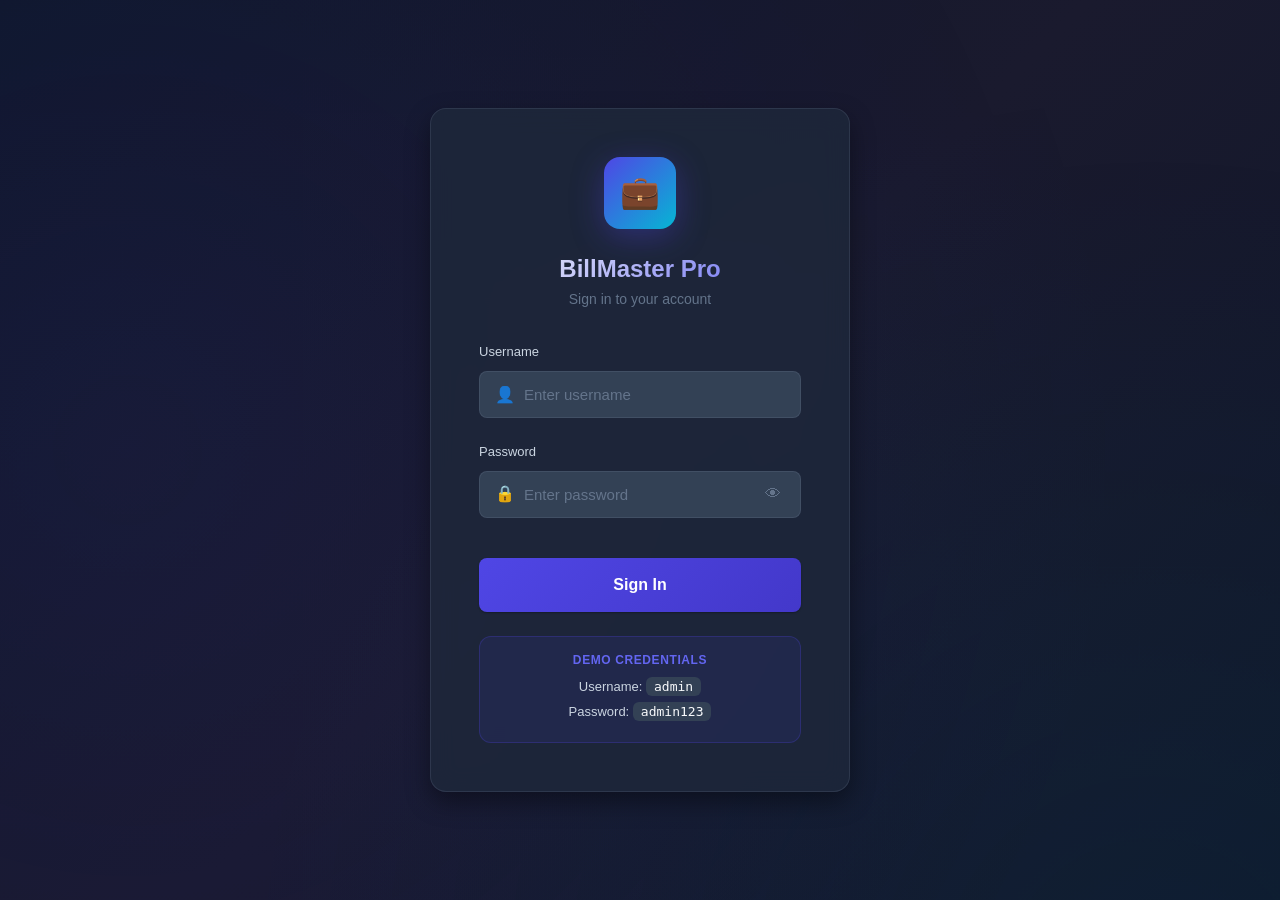
==== commit ee39bf08: "Implement professional GST & Discount workflow with grid layout" ====
--- a/static/billing.html
+++ b/static/billing.html
@@ -14,7 +14,6 @@
     <link rel="stylesheet" href="assets/css/style.css" />
     <link rel="stylesheet" href="assets/css/layout.css" />
     <link rel="stylesheet" href="assets/css/billing.css" />
-    <script src="https://unpkg.com/lucide@latest"></script>
   </head>
   <body>
     <div class="app-layout">
@@ -24,15 +23,10 @@
       <aside class="sidebar">
         <button class="sidebar-close" onclick="closeSidebar()">×</button>
         <div class="sidebar-header">
-          <div class="sidebar-logo">
-            <i
-              data-lucide="layout-dashboard"
-              style="color: white; width: 20px; height: 20px"
-            ></i>
-          </div>
+          <div class="sidebar-logo">💼</div>
           <div class="sidebar-brand">
             <h1>BillMaster</h1>
-            <span>Pro Edition</span>
+            <span>Pro Billing</span>
           </div>
         </div>
 
@@ -40,17 +34,15 @@
           <div class="nav-section">
             <div class="nav-section-title">Menu</div>
             <a href="dashboard.html" class="nav-item">
-              <span class="nav-item-icon"
-                ><i data-lucide="bar-chart-3"></i
-              ></span>
-              <span class="nav-item-text">Overview</span>
+              <span class="nav-item-icon">📊</span>
+              <span class="nav-item-text">Dashboard</span>
             </a>
             <a href="billing.html" class="nav-item active">
-              <span class="nav-item-icon"><i data-lucide="receipt"></i></span>
-              <span class="nav-item-text">Create Invoice</span>
+              <span class="nav-item-icon">🧾</span>
+              <span class="nav-item-text">New Bill</span>
             </a>
             <a href="invoices.html" class="nav-item">
-              <span class="nav-item-icon"><i data-lucide="file-text"></i></span>
+              <span class="nav-item-icon">📋</span>
               <span class="nav-item-text">Invoices</span>
             </a>
           </div>
@@ -58,15 +50,15 @@
           <div class="nav-section">
             <div class="nav-section-title">Manage</div>
             <a href="products.html" class="nav-item">
-              <span class="nav-item-icon"><i data-lucide="package"></i></span>
-              <span class="nav-item-text">Inventory</span>
+              <span class="nav-item-icon">📦</span>
+              <span class="nav-item-text">Products</span>
             </a>
             <a href="customers.html" class="nav-item">
-              <span class="nav-item-icon"><i data-lucide="users"></i></span>
+              <span class="nav-item-icon">👥</span>
               <span class="nav-item-text">Customers</span>
             </a>
             <a href="categories.html" class="nav-item">
-              <span class="nav-item-icon"><i data-lucide="tag"></i></span>
+              <span class="nav-item-icon">🏷️</span>
               <span class="nav-item-text">Categories</span>
             </a>
           </div>
@@ -74,24 +66,20 @@
           <div class="nav-section">
             <div class="nav-section-title">System</div>
             <a href="settings.html" class="nav-item">
-              <span class="nav-item-icon"><i data-lucide="settings"></i></span>
-              <span class="nav-item-text">Configuration</span>
+              <span class="nav-item-icon">⚙️</span>
+              <span class="nav-item-text">Settings</span>
             </a>
           </div>
         </nav>
 
         <div class="sidebar-footer">
-          <div class="user-profile">
+          <div class="user-profile" onclick="BillMaster.auth.logout()">
             <div class="user-avatar">AD</div>
             <div class="user-info">
               <div class="user-name">Admin</div>
-              <div class="user-role">admin</div>
-            </div>
-          </div>
-          <button class="logout-btn" onclick="BillMaster.auth.logout()">
-            <i data-lucide="log-out"></i>
-            <span>Logout</span>
-          </button>
+              <div class="user-role">Logout</div>
+            </div>
+          </div>
         </div>
       </aside>
 
@@ -99,10 +87,8 @@
       <main class="main-content">
         <header class="main-header">
           <div class="header-left">
-            <button class="sidebar-toggle" onclick="openSidebar()">
-              <i data-lucide="menu"></i>
-            </button>
-            <h2 class="page-title">Create New Invoice</h2>
+            <button class="sidebar-toggle" onclick="openSidebar()">☰</button>
+            <h2 class="page-title">🧾 New Bill</h2>
           </div>
           <div class="header-right">
             <span
@@ -118,19 +104,15 @@
             <div class="product-section">
               <div class="product-header">
                 <div class="product-search">
-                  <span class="product-search-icon"
-                    ><i data-lucide="search" style="width: 16px"></i
-                  ></span>
+                  <span class="product-search-icon">🔍</span>
                   <input
                     type="text"
                     id="productSearch"
-                    placeholder="Search inventory..."
+                    placeholder="Search products..."
                   />
                 </div>
                 <div class="category-filter" id="categoryFilters">
-                  <button class="category-btn active" data-id="">
-                    All Categories
-                  </button>
+                  <button class="category-btn active" data-id="">All</button>
                 </div>
               </div>
               <div class="product-grid" id="productGrid"></div>
@@ -140,37 +122,22 @@
             <div class="cart-section">
               <div class="cart-header">
                 <h3 class="cart-title">
-                  <i data-lucide="shopping-cart"></i>
+                  <span>🛒</span>
                   <span>Cart</span>
                   <span class="cart-count" id="cartCount">0</span>
                 </h3>
                 <button class="btn btn-sm btn-ghost" onclick="clearCart()">
-                  Reset
+                  Clear
                 </button>
               </div>
 
               <div class="customer-select">
-                <div
-                  class="customer-search-wrapper"
-                  style="position: relative; display: flex; align-items: center"
-                >
-                  <i
-                    data-lucide="user"
-                    style="
-                      position: absolute;
-                      left: 12px;
-                      width: 16px;
-                      color: var(--text-muted);
-                    "
-                  ></i>
-                  <input
-                    type="text"
-                    id="customerSearch"
-                    class="customer-select-input"
-                    style="padding-left: 40px"
-                    placeholder="Select Customer (Optional)"
-                  />
-                </div>
+                <input
+                  type="text"
+                  id="customerSearch"
+                  class="customer-select-input"
+                  placeholder="👤 Customer (optional)"
+                />
                 <div
                   id="customerDropdown"
                   class="customer-dropdown"
@@ -181,12 +148,7 @@
 
               <div class="cart-items" id="cartItems">
                 <div class="cart-empty">
-                  <div class="cart-empty-icon">
-                    <i
-                      data-lucide="shopping-basket"
-                      style="width: 48px; height: 48px"
-                    ></i>
-                  </div>
+                  <div class="cart-empty-icon">🛒</div>
                   <p>Cart is empty</p>
                 </div>
               </div>
@@ -194,12 +156,8 @@
               <!-- Cart Footer - Fixed at Bottom -->
               <div class="cart-footer">
                 <div class="cart-summary" id="cartSummary">
-                  <div class="summary-row">
+                  <div class="summary-row total">
                     <span>Subtotal</span>
-                    <span id="subtotal">₹0.00</span>
-                  </div>
-                  <div class="summary-row total">
-                    <span>Grand Total</span>
                     <span class="amount" id="total">₹0.00</span>
                   </div>
                 </div>
@@ -214,7 +172,7 @@
                     id="checkoutBtn"
                     disabled
                   >
-                    <i data-lucide="credit-card"></i>
+                    <span>💳</span>
                     <span>Checkout</span>
                   </button>
                 </div>
@@ -227,262 +185,76 @@
 
     <!-- Checkout Modal -->
     <div class="modal-overlay" id="checkoutModal">
-      <div class="modal" id="checkoutModalContent">
+      <div class="modal">
         <div class="modal-header">
-          <h3 class="modal-title">Secure Checkout</h3>
+          <h3 class="modal-title">💳 Complete Payment</h3>
           <button
             class="modal-close"
             onclick="BillMaster.modal.close('checkoutModal')"
           >
-            <i data-lucide="x" style="width: 20px"></i>
+            ×
           </button>
         </div>
-        <div class="modal-body" id="checkoutBody">
-          <!-- Step 1: Summary -->
-          <div id="paymentStep1">
-            <div class="order-receipt" id="checkoutSummary">
-              <!-- Rendered via JS -->
-            </div>
-
-            <label class="form-label" style="margin-bottom: var(--space-md)"
-              >Payment Method</label
-            >
-            <div class="payment-grid">
-              <div
-                class="payment-method-card active"
-                data-method="cash"
-                onclick="setPaymentMethod('cash')"
-              >
-                <span class="payment-method-icon"
-                  ><i data-lucide="banknote"></i
-                ></span>
-                <span class="payment-method-name">Cash</span>
-              </div>
-              <div
-                class="payment-method-card"
-                data-method="card"
-                onclick="setPaymentMethod('card')"
-              >
-                <span class="payment-method-icon"
-                  ><i data-lucide="credit-card"></i
-                ></span>
-                <span class="payment-method-name">Card</span>
-              </div>
-              <div
-                class="payment-method-card"
-                data-method="upi"
-                onclick="setPaymentMethod('upi')"
-              >
-                <span class="payment-method-icon"
-                  ><i data-lucide="smartphone"></i
-                ></span>
-                <span class="payment-method-name">UPI</span>
-              </div>
-            </div>
-            <!-- Payment Details Sections -->
-            <div id="cashDetails" class="payment-method-details active">
-              <div class="cash-calc" style="margin-top: var(--space-md)">
-                <div
-                  style="
-                    display: flex;
-                    justify-content: space-between;
-                    align-items: center;
-                    margin-bottom: var(--space-sm);
-                    padding: var(--space-sm);
-                    background: var(--bg-hover);
-                    border-radius: var(--radius-sm);
-                    border-left: 4px solid var(--primary);
-                  "
-                >
-                  <span
-                    style="
-                      font-size: 0.75rem;
-                      font-weight: 600;
-                      color: var(--text-secondary);
-                    "
-                    >Exact Amount to Collect:</span
-                  >
-                  <span
-                    id="cashTotalDue"
-                    style="font-weight: 700; color: var(--primary)"
-                    >₹0.00</span
-                  >
-                </div>
-                <div class="form-group">
-                  <label class="form-label">Cash Received</label>
-                  <input
-                    type="number"
-                    id="cashReceived"
-                    class="form-input"
-                    placeholder="0.00"
-                    oninput="calculateChange()"
-                  />
-                </div>
-                <div
-                  class="cash-change-box"
-                  id="cashChangeContainer"
-                  style="
-                    margin-top: var(--space-md);
-                    text-align: center;
-                    padding: var(--space-md);
-                    background: var(--bg-hover);
-                    border: 1px dashed var(--border-color);
-                    border-radius: var(--radius-md);
-                  "
-                >
-                  <div
-                    style="
-                      font-size: 0.65rem;
-                      color: var(--text-muted);
-                      text-transform: uppercase;
-                      margin-bottom: 4px;
-                    "
-                  >
-                    Change to Return
-                  </div>
-                  <div
-                    class="cash-change-amount"
-                    id="cashChange"
-                    style="
-                      font-size: 1.5rem;
-                      font-weight: 800;
-                      color: var(--text-primary);
-                    "
-                  >
-                    ₹0.00
-                  </div>
-                </div>
-              </div>
-            </div>
-
-            <div
-              id="cardDetails"
-              class="payment-method-details"
-              style="display: none"
-            >
-              <div
-                class="card-form"
-                style="
-                  display: grid;
-                  grid-template-columns: 1fr 1fr 1fr;
-                  gap: var(--space-sm);
-                  margin-top: var(--space-md);
-                "
-              >
-                <div class="form-group" style="grid-column: span 3">
-                  <label class="form-label">Card Number</label>
-                  <input
-                    type="text"
-                    id="cardNumber"
-                    class="form-input"
-                    placeholder="XXXX XXXX XXXX XXXX"
-                    maxlength="19"
-                    oninput="formatCardNumber(this)"
-                  />
-                </div>
-                <div class="form-group" style="grid-column: span 2">
-                  <label class="form-label">Expiry</label>
-                  <input
-                    type="text"
-                    id="cardExpiry"
-                    class="form-input"
-                    placeholder="MM/YY"
-                    maxlength="5"
-                    oninput="formatExpiry(this)"
-                  />
-                </div>
-                <div class="form-group">
-                  <label class="form-label">CVV</label>
-                  <input
-                    type="password"
-                    id="cardCVV"
-                    class="form-input"
-                    placeholder="***"
-                    maxlength="3"
-                  />
-                </div>
-              </div>
-            </div>
-
-            <div
-              id="upiDetails"
-              class="payment-method-details"
-              style="display: none"
-            >
-              <div
-                class="upi-qr-container"
-                style="text-align: center; padding: var(--space-md)"
-              >
-                <div
-                  class="qr-placeholder"
-                  style="
-                    width: 150px;
-                    height: 150px;
-                    background: white;
-                    margin: 0 auto var(--space-md);
-                    padding: 10px;
-                    border-radius: var(--radius-md);
-                    display: flex;
-                    align-items: center;
-                    justify-content: center;
-                    border: 1px solid var(--border-color);
-                  "
-                >
-                  <img
-                    id="upiQR"
-                    src=""
-                    alt="UPI QR Code"
-                    style="max-width: 100%"
-                  />
-                </div>
-                <div style="font-weight: 600; font-size: 0.875rem">
-                  Scan & Pay with any UPI App
-                </div>
-                <div
-                  style="
-                    font-size: 0.75rem;
-                    color: var(--text-muted);
-                    margin-bottom: var(--space-md);
-                  "
-                >
-                  Recipient: 892548367@upi
-                </div>
-
-                <button
-                  id="upiVerifyBtn"
-                  class="btn btn-secondary btn-sm"
-                  style="width: 100%"
-                  onclick="verifyUPIPayment()"
-                >
-                  <i data-lucide="refresh-cw"></i>
-                  <span>Verify Payment Status</span>
-                </button>
-                <div
-                  id="upiStatus"
-                  style="
-                    display: none;
-                    margin-top: var(--space-sm);
-                    font-size: 0.75rem;
-                    font-weight: 600;
-                  "
-                ></div>
-              </div>
+        <div class="modal-body">
+          <div
+            id="checkoutSummary"
+            style="
+              background: var(--bg-tertiary);
+              padding: var(--space-md);
+              border-radius: var(--radius-md);
+              margin-bottom: var(--space-lg);
+            "
+          ></div>
+
+          <div
+            style="
+              display: grid;
+              grid-template-columns: 1fr 1fr 1fr;
+              gap: var(--space-md);
+            "
+          >
+            <div class="form-group">
+              <label class="form-label">Discount (%)</label>
+              <input
+                type="number"
+                id="discountPerc"
+                class="form-input"
+                value="0"
+                min="0"
+                max="100"
+                step="0.1"
+                oninput="updateCheckoutTotals()"
+              />
+            </div>
+
+            <div class="form-group">
+              <label class="form-label">Payment Method</label>
+              <select id="paymentMethod" class="form-select">
+                <option value="cash">💵 Cash</option>
+                <option value="card">💳 Card</option>
+                <option value="upi">📱 UPI</option>
+                <option value="bank_transfer">🏦 Bank Transfer</option>
+              </select>
+            </div>
+
+            <div class="form-group">
+              <label class="form-label">Status</label>
+              <select id="paymentStatus" class="form-select">
+                <option value="paid">✅ Paid</option>
+                <option value="pending">⏳ Pending</option>
+              </select>
             </div>
           </div>
         </div>
-        <div class="modal-footer" id="checkoutFooter">
+        <div class="modal-footer">
           <button
             class="btn btn-secondary"
             onclick="BillMaster.modal.close('checkoutModal')"
           >
             Cancel
           </button>
-          <button
-            class="btn btn-success"
-            onclick="processPayment()"
-            id="confirmPaymentBtn"
-          >
-            <span>✓</span> Confirm & Pay
+          <button class="btn btn-success" onclick="processPayment()">
+            Complete Payment
           </button>
         </div>
       </div>
@@ -494,10 +266,7 @@
         categories = [],
         cart = [],
         customers = [],
-        settings = {},
-        selectedCustomer = null,
-        currentPaymentMethod = "cash",
-        upiVerified = false;
+        selectedCustomer = null;
 
       // Sidebar Functions
       function openSidebar() {
@@ -531,7 +300,6 @@
 
       // Init
       document.addEventListener("DOMContentLoaded", async () => {
-        lucide.createIcons();
         await BillMaster.auth.requireAuth();
         await initUserInfo();
         await loadData();
@@ -540,11 +308,10 @@
       });
 
       async function loadData() {
-        const [catRes, prodRes, custRes, setRes] = await Promise.all([
+        const [catRes, prodRes, custRes] = await Promise.all([
           BillMaster.api.get("categories.php?action=list"),
           BillMaster.api.get("products.php?action=list&active_only=true"),
           BillMaster.api.get("customers.php?action=list"),
-          BillMaster.api.get("settings.php?action=get"),
         ]);
 
         if (catRes.success) {
@@ -556,7 +323,6 @@
           renderProducts();
         }
         if (custRes.success) customers = custRes.data;
-        if (setRes.success) settings = setRes.data;
       }
 
       function renderCategories() {
@@ -636,9 +402,7 @@
           const matches = customers.filter(
             (c) =>
               c.name.toLowerCase().includes(val) ||
-              (c.phone && c.phone.includes(val)) ||
-              (c.customer_number &&
-                c.customer_number.toLowerCase().includes(val)),
+              (c.phone && c.phone.includes(val)),
           );
           if (matches.length) {
             dropdown.innerHTML = matches
@@ -664,19 +428,11 @@
         document.getElementById("customerSearch").style.display = "none";
         document.getElementById("customerDropdown").style.display = "none";
         document.getElementById("selectedCustomer").style.display = "block";
-
-        let badge = "";
-        if (selectedCustomer.status === "regular") {
-          badge = `<span class="badge badge-success" style="margin-left: 8px; font-size: 0.7rem; padding: 2px 6px;">Regular (10% Off)</span>`;
-        }
-
         document.getElementById("selectedCustomer").innerHTML = `
           <div class="selected-customer">
-            <span class="selected-customer-info">👤 ${BillMaster.utils.escapeHtml(selectedCustomer.name)}${badge}</span>
+            <span class="selected-customer-info">👤 ${BillMaster.utils.escapeHtml(selectedCustomer.name)}</span>
             <button class="selected-customer-remove" onclick="removeCustomer()">×</button>
           </div>`;
-
-        renderCart(); // Re-render to apply discount
       }
 
       function removeCustomer() {
@@ -684,7 +440,6 @@
         document.getElementById("customerSearch").style.display = "block";
         document.getElementById("customerSearch").value = "";
         document.getElementById("selectedCustomer").style.display = "none";
-        renderCart(); // Re-render to remove discount
       }
 
       function addToCart(productId) {
@@ -706,6 +461,7 @@
             quantity: 1,
             unit: product.unit,
             max: product.stock_quantity,
+            gst_rate: parseFloat(product.effective_gst || 0),
           });
         }
         renderCart();
@@ -739,7 +495,7 @@
       function renderCart() {
         const container = document.getElementById("cartItems");
         const countEl = document.getElementById("cartCount");
-        const summaryEl = document.getElementById("cartSummary");
+        const totalEl = document.getElementById("total");
         const checkoutBtn = document.getElementById("checkoutBtn");
 
         countEl.textContent = cart.reduce((sum, i) => sum + i.quantity, 0);
@@ -747,48 +503,13 @@
         if (!cart.length) {
           container.innerHTML =
             '<div class="cart-empty"><div class="cart-empty-icon">🛒</div><p>Cart is empty</p></div>';
-          summaryEl.innerHTML = `
-                  <div class="summary-row">
-                    <span>Subtotal</span>
-                    <span id="subtotal">₹0.00</span>
-                  </div>
-                  <div class="summary-row total">
-                    <span>Grand Total</span>
-                    <span class="amount" id="total">₹0.00</span>
-                  </div>`;
+          totalEl.textContent = "₹0.00";
           checkoutBtn.disabled = true;
           return;
         }
 
         const subtotal = cart.reduce((sum, i) => sum + i.price * i.quantity, 0);
-        let discount = 0;
-        let discountHtml = "";
-
-        if (selectedCustomer && selectedCustomer.status === "regular") {
-          const discountPercent = parseFloat(
-            settings.regular_customer_discount || 10,
-          );
-          discount = subtotal * (discountPercent / 100);
-          discountHtml = `
-                <div class="summary-row" style="color: var(--success);">
-                    <span>Regular Discount (${discountPercent}%)</span>
-                    <span>- ${BillMaster.utils.formatCurrency(discount)}</span>
-                </div>`;
-        }
-
-        const total = subtotal - discount;
-
-        summaryEl.innerHTML = `
-              <div class="summary-row">
-                <span>Subtotal</span>
-                <span>${BillMaster.utils.formatCurrency(subtotal)}</span>
-              </div>
-              ${discountHtml}
-              <div class="summary-row total">
-                <span>Grand Total</span>
-                <span class="amount">${BillMaster.utils.formatCurrency(total)}</span>
-              </div>`;
-
+        totalEl.textContent = BillMaster.utils.formatCurrency(subtotal);
         checkoutBtn.disabled = false;
 
         container.innerHTML = cart
@@ -812,246 +533,50 @@
           .join("");
       }
 
-      function setPaymentMethod(method) {
-        currentPaymentMethod = method;
-        document.querySelectorAll(".payment-method-card").forEach((card) => {
-          card.classList.remove("active");
-          card.style.borderColor = "var(--border-color)";
-          card.style.background = "transparent";
-          if (card.dataset.method === method) {
-            card.classList.add("active");
-            card.style.borderColor = "var(--primary)";
-            card.style.background = "var(--primary-pale)";
-          }
-        });
-
-        // Toggle detail sections
-        const details = ["cashDetails", "cardDetails", "upiDetails"];
-        details.forEach((id) => {
-          const el = document.getElementById(id);
-          if (el) el.style.display = "none";
-        });
-
-        const activeId = method + "Details";
-        const activeEl = document.getElementById(activeId);
-        if (activeEl) {
-          activeEl.style.display = "block";
-          activeEl.classList.add("active");
-        }
-
-        const subtotal = cart.reduce((sum, i) => sum + i.price * i.quantity, 0);
-        let discount = 0;
-        if (selectedCustomer && selectedCustomer.status === "regular") {
-          const discountPercent = parseFloat(
-            settings.regular_customer_discount || 10,
-          );
-          discount = subtotal * (discountPercent / 100);
-        }
-        const total = subtotal - discount;
-
-        if (method === "upi") {
-          document.getElementById("upiQR").src =
-            `https://api.qrserver.com/v1/create-qr-code/?size=150x150&data=upi://pay?pa=892548367@upi%26pn=BillMasterPro%26am=${total}%26cu=INR`;
-          upiVerified = false;
-          const uS = document.getElementById("upiStatus");
-          if (uS) uS.style.display = "none";
-          const uB = document.getElementById("upiVerifyBtn");
-          if (uB) {
-            uB.disabled = false;
-            uB.innerHTML =
-              '<i data-lucide="refresh-cw"></i> <span>Verify Payment Status</span>';
-            lucide.createIcons();
-          }
-        }
-
-        calculateChange();
-      }
-
-      function formatCardNumber(input) {
-        let v = input.value.replace(/\D/g, "");
-        let formatted = "";
-        for (let i = 0; i < v.length; i++) {
-          if (i > 0 && i % 4 === 0) formatted += " ";
-          formatted += v[i];
-        }
-        input.value = formatted;
-      }
-
-      function formatExpiry(input) {
-        let v = input.value.replace(/\D/g, "");
-        if (v.length > 2) {
-          input.value = v.substring(0, 2) + "/" + v.substring(2, 4);
-        } else {
-          input.value = v;
-        }
-      }
-
-      async function verifyUPIPayment() {
-        const btn = document.getElementById("upiVerifyBtn");
-        const status = document.getElementById("upiStatus");
-        btn.disabled = true;
-        btn.innerHTML = '<span class="spinner spinner-sm"></span> Verifying...';
-
-        // Simulate network delay for verification
-        await new Promise((resolve) => setTimeout(resolve, 2000));
-
-        upiVerified = true;
-        status.style.display = "block";
-        status.style.color = "var(--success)";
-        status.textContent = "Payment Verified Successfully";
-        btn.innerHTML = '<i data-lucide="check"></i> Verified';
-        lucide.createIcons();
-      }
-
-      function calculateChange() {
-        const subtotal = cart.reduce((sum, i) => sum + i.price * i.quantity, 0);
-        let discount = 0;
-        if (selectedCustomer && selectedCustomer.status === "regular") {
-          const discountPercent = parseFloat(
-            settings.regular_customer_discount || 10,
-          );
-          discount = subtotal * (discountPercent / 100);
-        }
-        const total = subtotal - discount;
-
-        const receivedInput = document.getElementById("cashReceived");
-        if (!receivedInput) return;
-
-        const received = parseFloat(receivedInput.value) || 0;
-        const change = received - total;
-        const changeEl = document.getElementById("cashChange");
-        const container = document.getElementById("cashChangeContainer");
-
-        if (changeEl) {
-          changeEl.textContent = BillMaster.utils.formatCurrency(
-            Math.max(0, change),
-          );
-          if (received === 0) {
-            container.style.background = "var(--bg-hover)";
-            container.style.borderColor = "var(--border-color)";
-            changeEl.style.color = "var(--text-primary)";
-          } else if (change >= 0) {
-            container.style.background = "var(--success-pale)";
-            container.style.borderColor = "var(--success)";
-            changeEl.style.color = "var(--success)";
-          } else {
-            container.style.background = "var(--danger-pale)";
-            container.style.borderColor = "var(--danger)";
-            changeEl.style.color = "var(--danger)";
-          }
-        }
-      }
-
       function openCheckout() {
         if (!cart.length) return;
-
+        document.getElementById("discountPerc").value = 0;
+        updateCheckoutTotals();
         BillMaster.modal.open("checkoutModal");
-        setPaymentMethod("cash");
-        if (document.getElementById("cashReceived")) {
-          document.getElementById("cashReceived").value = "";
-        }
-
+      }
+
+      function updateCheckoutTotals() {
         const subtotal = cart.reduce((sum, i) => sum + i.price * i.quantity, 0);
-        let discount = 0;
-        let discountHtml = "";
-
-        if (selectedCustomer && selectedCustomer.status === "regular") {
-          const discountPercent = parseFloat(
-            settings.regular_customer_discount || 10,
-          );
-          discount = subtotal * (discountPercent / 100);
-          discountHtml = `
-              <div class="receipt-item" style="display: flex; justify-content: space-between; font-size: 0.875rem; margin-bottom: 4px; color: var(--success);">
-                <span>Regular Discount (${discountPercent}%)</span>
-                <span>- ${BillMaster.utils.formatCurrency(discount)}</span>
-              </div>`;
-        }
-        const total = subtotal - discount;
-
-        const cashTotalDue = document.getElementById("cashTotalDue");
-        if (cashTotalDue) {
-          cashTotalDue.textContent = BillMaster.utils.formatCurrency(total);
-        }
-
-        const receiptHtml = `
-          <div class="receipt-header" style="text-align: center; border-bottom: 1px dashed var(--border-color); padding-bottom: var(--space-md); margin-bottom: var(--space-md)">
-            <div style="font-weight: 800; font-size: 1.25rem;">BillMaster Pro</div>
-            <div style="font-size: 0.75rem; color: var(--text-muted);">Secure Checkout</div>
-          </div>
-          <div style="margin-bottom: var(--space-md);">
-            ${cart
-              .map(
-                (i) => `
-              <div class="receipt-item" style="display: flex; justify-content: space-between; font-size: 0.875rem; margin-bottom: 4px">
-                <span>${BillMaster.utils.escapeHtml(i.name)} (x${i.quantity})</span>
-                <span>${BillMaster.utils.formatCurrency(i.price * i.quantity)}</span>
-              </div>
-            `,
-              )
-              .join("")}
-            ${discountHtml}
-          </div>
-          <div class="receipt-total" style="border-top: 2px solid var(--text-primary); margin-top: var(--space-md); padding-top: var(--space-sm); display: flex; justify-content: space-between; font-weight: 800; font-size: 1.125rem">
-            <span>TOTAL DUE</span>
-            <span style="color: var(--success)">${BillMaster.utils.formatCurrency(total)}</span>
-          </div>
+        const taxTotal = cart.reduce(
+          (sum, i) => sum + i.price * i.quantity * (i.gst_rate / 100),
+          0,
+        );
+        const discPerc =
+          parseFloat(document.getElementById("discountPerc").value) || 0;
+        const totalBeforeDisc = subtotal + taxTotal;
+        const discAmount = totalBeforeDisc * (discPerc / 100);
+        const finalTotal = totalBeforeDisc - discAmount;
+
+        document.getElementById("checkoutSummary").innerHTML = `
+          <div style="display: grid; grid-template-columns: repeat(4, 1fr); gap: var(--space-sm); text-align: center;">
+            <div style="padding: var(--space-xs); border-right: 1px solid var(--border-color);">
+                <div style="font-size: 0.75rem; color: var(--text-muted); margin-bottom: 2px;">Items</div>
+                <div style="font-weight: 600;">${BillMaster.utils.formatCurrency(subtotal)}</div>
+            </div>
+            <div style="padding: var(--space-xs); border-right: 1px solid var(--border-color);">
+                <div style="font-size: 0.75rem; color: var(--text-muted); margin-bottom: 2px;">GST</div>
+                <div style="font-weight: 600;">${BillMaster.utils.formatCurrency(taxTotal)}</div>
+            </div>
+            <div style="padding: var(--space-xs); border-right: 1px solid var(--border-color);">
+                <div style="font-size: 0.75rem; color: var(--text-muted); margin-bottom: 2px;">Disc.</div>
+                <div style="font-weight: 600; color: var(--danger);">${BillMaster.utils.formatCurrency(discAmount)}</div>
+            </div>
+            <div style="padding: var(--space-xs);">
+                <div style="font-size: 0.75rem; color: var(--text-muted); margin-bottom: 2px;">Grand Total</div>
+                <div style="font-weight: 700; color: var(--success); font-size: 1.125rem;">${BillMaster.utils.formatCurrency(finalTotal)}</div>
+            </div>
+          </div>
+          ${selectedCustomer ? `<div style="margin-top: var(--space-sm); font-size: 0.8125rem; color: var(--text-muted); text-align: center; border-top: 1px dashed var(--border-color); pt: 8px;">👤 ${BillMaster.utils.escapeHtml(selectedCustomer.name)}</div>` : ""}
         `;
-        const summaryEl = document.getElementById("checkoutSummary");
-        if (summaryEl) summaryEl.innerHTML = receiptHtml;
       }
 
       async function processPayment() {
         const subtotal = cart.reduce((sum, i) => sum + i.price * i.quantity, 0);
-        let discount = 0;
-        if (selectedCustomer && selectedCustomer.status === "regular") {
-          const discountPercent = parseFloat(
-            settings.regular_customer_discount || 10,
-          );
-          discount = subtotal * (discountPercent / 100);
-        }
-        const total = subtotal - discount;
-
-        // Validation based on method
-        if (currentPaymentMethod === "cash") {
-          const received =
-            parseFloat(document.getElementById("cashReceived").value) || 0;
-          if (received < total) {
-            BillMaster.toast.error(
-              "Incomplete Amount: Total received is less than total due",
-            );
-            return;
-          }
-        } else if (currentPaymentMethod === "card") {
-          const num = document
-            .getElementById("cardNumber")
-            .value.replace(/\s/g, "");
-          const exp = document.getElementById("cardExpiry").value;
-          const cvv = document.getElementById("cardCVV").value;
-
-          if (num.length < 13 || num.length > 19) {
-            BillMaster.toast.error("Invalid Card Number");
-            return;
-          }
-          if (!/^\d{2}\/\d{2}$/.test(exp)) {
-            BillMaster.toast.error("Invalid Expiry (MM/YY)");
-            return;
-          }
-          if (cvv.length < 3) {
-            BillMaster.toast.error("Invalid CVV");
-            return;
-          }
-        } else if (currentPaymentMethod === "upi") {
-          if (!upiVerified) {
-            BillMaster.toast.error("Please verify UPI payment status first");
-            return;
-          }
-        }
-
-        const btn = document.getElementById("confirmPaymentBtn");
-        btn.disabled = true;
-        btn.innerHTML =
-          '<span class="spinner spinner-sm"></span> Finalizing Transaction...';
-
         const data = {
           customer_id: selectedCustomer?.id || null,
           items: cart.map((i) => ({
@@ -1059,63 +584,28 @@
             quantity: i.quantity,
             unit_price: i.price,
           })),
-          subtotal: subtotal,
-          discount_amount: discount,
-          total_amount: total,
-          payment_method: currentPaymentMethod,
-          payment_status: "paid",
+          discount_percentage:
+            parseFloat(document.getElementById("discountPerc").value) || 0,
+          payment_method: document.getElementById("paymentMethod").value,
+          payment_status: document.getElementById("paymentStatus").value,
         };
 
         const result = await BillMaster.api.post(
           "invoices.php?action=create",
           data,
         );
-
         if (result.success) {
-          showSuccessScreen(result.invoice_id);
+          BillMaster.toast.success("Invoice created successfully!");
+          BillMaster.modal.close("checkoutModal");
           clearCart();
           await loadData();
+
+          if (confirm("Invoice created! Do you want to print it?")) {
+            window.open(`invoices.html?print=${result.invoice_id}`, "_blank");
+          }
         } else {
-          BillMaster.toast.error(
-            result.message || "Payment verification failed",
-          );
-          btn.disabled = false;
-          btn.innerHTML = "<span>✓</span> Confirm & Pay";
+          BillMaster.toast.error(result.message || "Failed to create invoice");
         }
-      }
-
-      function showSuccessScreen(invoiceId) {
-        const body = document.getElementById("checkoutBody");
-        const footer = document.getElementById("checkoutFooter");
-
-        footer.style.display = "none";
-        body.innerHTML = `
-            <div class="success-state">
-                <div class="success-icon" style="width: 80px; height: 80px; background: var(--success-pale); color: var(--success); border-radius: 50%; display: flex; align-items: center; justify-content: center; font-size: 2.5rem; margin: 0 auto var(--space-lg); animation: scaleIn 0.5s cubic-bezier(0.175, 0.885, 0.32, 1.275);">✓</div>
-                <h2 class="success-title" style="font-size: 1.5rem; font-weight: 700; color: var(--text-primary); margin-bottom: var(--space-sm);">Payment Successful!</h2>
-                <p class="success-message" style="color: var(--text-muted); font-size: 0.875rem; margin-bottom: var(--space-xl);">Transaction confirmed. Invoice #${invoiceId} has been generated.</p>
-
-                <div style="display: grid; grid-template-columns: 1fr 1fr; gap: var(--space-md);">
-                    <button class="btn btn-primary" style="grid-column: span 2" onclick="window.open('invoices.html?print=${invoiceId}', '_blank')">
-                        <span>🖨️</span> Print Invoice
-                    </button>
-                    <button class="btn btn-success" onclick="startNewSale()">
-                        🔄 New Sale
-                    </button>
-                    <button class="btn btn-secondary" onclick="BillMaster.modal.close('checkoutModal')">
-                        Close
-                    </button>
-                </div>
-            </div>
-        `;
-      }
-
-      function startNewSale() {
-        clearCart();
-        BillMaster.modal.close("checkoutModal");
-        // We reload if the DOM was too heavily modified, but for now just close
-        // The next 'openCheckout' will rebuild the summary anyway
-        setTimeout(() => window.location.reload(), 100);
       }
     </script>
   </body>
--- a/static/assets/css/style.css
+++ b/static/assets/css/style.css
@@ -1,846 +1,699 @@
 /* BillMaster Pro - Professional Design System */
 /* Clean, Modern, Corporate UI */
 
-@import url("https://fonts.googleapis.com/css2?family=Inter:wght@300;400;500;600;700;800&display=swap");
+@import url('https://fonts.googleapis.com/css2?family=Inter:wght@300;400;500;600;700;800&display=swap');
 
 /* CSS Variables - Professional Color Palette */
 :root {
-  /* Primary Colors */
-  --primary: #4f46e5;
-  --primary-dark: #4338ca;
-  --primary-light: #6366f1;
-  --primary-pale: rgba(79, 70, 229, 0.1);
-
-  /* Secondary Colors */
-  --secondary: #06b6d4;
-  --secondary-dark: #0891b2;
-
-  /* Status Colors */
-  --success: #10b981;
-  --success-pale: rgba(16, 185, 129, 0.1);
-  --warning: #f59e0b;
-  --warning-pale: rgba(245, 158, 11, 0.1);
-  --danger: #ef4444;
-  --danger-pale: rgba(239, 68, 68, 0.1);
-  --info: #3b82f6;
-  --info-pale: rgba(59, 130, 246, 0.1);
-
-  /* Neutral Colors - Dark Theme */
-  --bg-primary: #0f172a;
-  --bg-secondary: #1e293b;
-  --bg-tertiary: #334155;
-  --bg-hover: #475569;
-
-  /* Text Colors */
-  --text-primary: #f8fafc;
-  --text-secondary: #cbd5e1;
-  --text-muted: #64748b;
-  --text-dark: #1e293b;
-
-  /* Border Colors */
-  --border-color: rgba(148, 163, 184, 0.15);
-  --border-focus: var(--primary);
-
-  /* Shadows */
-  --shadow-sm: 0 1px 2px rgba(0, 0, 0, 0.3);
-  --shadow-md: 0 4px 6px rgba(0, 0, 0, 0.3);
-  --shadow-lg: 0 10px 25px rgba(0, 0, 0, 0.4);
-  --shadow-xl: 0 20px 40px rgba(0, 0, 0, 0.5);
-  --shadow-primary: 0 4px 20px rgba(79, 70, 229, 0.4);
-
-  /* Border Radius */
-  --radius-sm: 6px;
-  --radius-md: 8px;
-  --radius-lg: 12px;
-  --radius-xl: 16px;
-  --radius-2xl: 20px;
-  --radius-full: 9999px;
-
-  /* Spacing */
-  --space-2xs: 0.125rem;
-  --space-xs: 0.25rem;
-  --space-sm: 0.5rem;
-  --space-md: 1rem;
-  --space-lg: 1.5rem;
-  --space-xl: 2rem;
-  --space-2xl: 3rem;
-  --grid-baseline: 4px;
-
-  /* Typography */
-  --font-sans:
-    "Inter", -apple-system, BlinkMacSystemFont, "Segoe UI", sans-serif;
-  --font-mono: "JetBrains Mono", "Fira Code", monospace;
-
-  /* Transitions */
-  --transition-fast: 150ms ease;
-  --transition-base: 250ms ease;
-  --transition-slow: 350ms ease;
+    /* Primary Colors */
+    --primary: #4f46e5;
+    --primary-dark: #4338ca;
+    --primary-light: #6366f1;
+    --primary-pale: rgba(79, 70, 229, 0.1);
+    
+    /* Secondary Colors */
+    --secondary: #06b6d4;
+    --secondary-dark: #0891b2;
+    
+    /* Status Colors */
+    --success: #10b981;
+    --success-pale: rgba(16, 185, 129, 0.1);
+    --warning: #f59e0b;
+    --warning-pale: rgba(245, 158, 11, 0.1);
+    --danger: #ef4444;
+    --danger-pale: rgba(239, 68, 68, 0.1);
+    --info: #3b82f6;
+    --info-pale: rgba(59, 130, 246, 0.1);
+    
+    /* Neutral Colors - Dark Theme */
+    --bg-primary: #0f172a;
+    --bg-secondary: #1e293b;
+    --bg-tertiary: #334155;
+    --bg-hover: #475569;
+    
+    /* Text Colors */
+    --text-primary: #f8fafc;
+    --text-secondary: #cbd5e1;
+    --text-muted: #64748b;
+    --text-dark: #1e293b;
+    
+    /* Border Colors */
+    --border-color: rgba(148, 163, 184, 0.15);
+    --border-focus: var(--primary);
+    
+    /* Shadows */
+    --shadow-sm: 0 1px 2px rgba(0, 0, 0, 0.3);
+    --shadow-md: 0 4px 6px rgba(0, 0, 0, 0.3);
+    --shadow-lg: 0 10px 25px rgba(0, 0, 0, 0.4);
+    --shadow-xl: 0 20px 40px rgba(0, 0, 0, 0.5);
+    --shadow-primary: 0 4px 20px rgba(79, 70, 229, 0.4);
+    
+    /* Border Radius */
+    --radius-sm: 6px;
+    --radius-md: 8px;
+    --radius-lg: 12px;
+    --radius-xl: 16px;
+    --radius-2xl: 20px;
+    --radius-full: 9999px;
+    
+    /* Spacing */
+    --space-xs: 0.25rem;
+    --space-sm: 0.5rem;
+    --space-md: 1rem;
+    --space-lg: 1.5rem;
+    --space-xl: 2rem;
+    --space-2xl: 3rem;
+    
+    /* Typography */
+    --font-sans: 'Inter', -apple-system, BlinkMacSystemFont, 'Segoe UI', sans-serif;
+    --font-mono: 'JetBrains Mono', 'Fira Code', monospace;
+    
+    /* Transitions */
+    --transition-fast: 150ms ease;
+    --transition-base: 250ms ease;
+    --transition-slow: 350ms ease;
 }
 
 /* Reset & Base Styles */
-*,
-*::before,
-*::after {
-  margin: 0;
-  padding: 0;
-  box-sizing: border-box;
+*, *::before, *::after {
+    margin: 0;
+    padding: 0;
+    box-sizing: border-box;
 }
 
 html {
-  font-size: 16px;
-  scroll-behavior: smooth;
-  -webkit-font-smoothing: antialiased;
-  -moz-osx-font-smoothing: grayscale;
+    font-size: 16px;
+    scroll-behavior: smooth;
+    -webkit-font-smoothing: antialiased;
+    -moz-osx-font-smoothing: grayscale;
 }
 
 body {
-  font-family: var(--font-sans);
-  background: var(--bg-primary);
-  color: var(--text-primary);
-  line-height: 1.6;
-  min-height: 100vh;
-  overflow-x: hidden;
+    font-family: var(--font-sans);
+    background: var(--bg-primary);
+    color: var(--text-primary);
+    line-height: 1.6;
+    min-height: 100vh;
+    overflow-x: hidden;
 }
 
 /* Scrollbar Styling */
 ::-webkit-scrollbar {
-  width: 6px;
-  height: 6px;
+    width: 6px;
+    height: 6px;
 }
 
 ::-webkit-scrollbar-track {
-  background: var(--bg-secondary);
+    background: var(--bg-secondary);
 }
 
 ::-webkit-scrollbar-thumb {
-  background: var(--bg-tertiary);
-  border-radius: var(--radius-full);
+    background: var(--bg-tertiary);
+    border-radius: var(--radius-full);
 }
 
 ::-webkit-scrollbar-thumb:hover {
-  background: var(--bg-hover);
+    background: var(--bg-hover);
 }
 
 /* Selection */
 ::selection {
-  background: var(--primary);
-  color: white;
+    background: var(--primary);
+    color: white;
 }
 
 /* Links */
 a {
-  color: var(--primary-light);
-  text-decoration: none;
-  transition: color var(--transition-fast);
+    color: var(--primary-light);
+    text-decoration: none;
+    transition: color var(--transition-fast);
 }
 
 a:hover {
-  color: var(--primary);
+    color: var(--primary);
 }
 
 /* Headings */
-h1,
-h2,
-h3,
-h4,
-h5,
-h6 {
-  font-weight: 600;
-  line-height: 1.3;
-  color: var(--text-primary);
-}
-
-h1 {
-  font-size: 2rem;
-}
-h2 {
-  font-size: 1.5rem;
-}
-h3 {
-  font-size: 1.25rem;
-}
-h4 {
-  font-size: 1.125rem;
-}
-h5 {
-  font-size: 1rem;
-}
-h6 {
-  font-size: 0.875rem;
-}
+h1, h2, h3, h4, h5, h6 {
+    font-weight: 600;
+    line-height: 1.3;
+    color: var(--text-primary);
+}
+
+h1 { font-size: 2rem; }
+h2 { font-size: 1.5rem; }
+h3 { font-size: 1.25rem; }
+h4 { font-size: 1.125rem; }
+h5 { font-size: 1rem; }
+h6 { font-size: 0.875rem; }
 
 /* Glass Card */
 .glass-card {
-  background: rgba(30, 41, 59, 0.8);
-  backdrop-filter: blur(12px);
-  -webkit-backdrop-filter: blur(12px);
-  border: 1px solid var(--border-color);
-  border-radius: var(--radius-xl);
-  box-shadow: var(--shadow-lg);
-  padding: var(--space-lg);
-  margin-bottom: var(--space-lg);
+    background: rgba(30, 41, 59, 0.8);
+    backdrop-filter: blur(12px);
+    -webkit-backdrop-filter: blur(12px);
+    border: 1px solid var(--border-color);
+    border-radius: var(--radius-xl);
+    box-shadow: var(--shadow-lg);
 }
 
 /* Stat Cards */
 .stat-card {
-  background: var(--bg-secondary);
-  border: 1px solid var(--border-color);
-  border-radius: var(--radius-lg);
-  padding: var(--space-lg);
-  transition: all var(--transition-base);
-  height: 100%;
+    background: var(--bg-secondary);
+    border: 1px solid var(--border-color);
+    border-radius: var(--radius-lg);
+    padding: var(--space-lg);
+    transition: all var(--transition-base);
 }
 
 .stat-card:hover {
-  border-color: var(--primary);
-  transform: translateY(-2px);
-  box-shadow: var(--shadow-primary);
+    border-color: var(--primary);
+    transform: translateY(-2px);
+    box-shadow: var(--shadow-primary);
 }
 
 .stat-card-header {
-  display: flex;
-  align-items: center;
-  justify-content: space-between;
-  margin-bottom: var(--space-md);
+    display: flex;
+    align-items: center;
+    justify-content: space-between;
+    margin-bottom: var(--space-md);
 }
 
 .stat-card-icon {
-  width: 48px;
-  height: 48px;
-  border-radius: var(--radius-lg);
-  display: flex;
-  align-items: center;
-  justify-content: center;
-  font-size: 1.5rem;
-}
-
-.stat-card-icon.primary {
-  background: var(--primary-pale);
-}
-.stat-card-icon.success {
-  background: var(--success-pale);
-}
-.stat-card-icon.warning {
-  background: var(--warning-pale);
-}
-.stat-card-icon.danger {
-  background: var(--danger-pale);
-}
+    width: 48px;
+    height: 48px;
+    border-radius: var(--radius-lg);
+    display: flex;
+    align-items: center;
+    justify-content: center;
+    font-size: 1.5rem;
+}
+
+.stat-card-icon.primary { background: var(--primary-pale); }
+.stat-card-icon.success { background: var(--success-pale); }
+.stat-card-icon.warning { background: var(--warning-pale); }
+.stat-card-icon.danger { background: var(--danger-pale); }
 
 .stat-card-value {
-  font-size: 1.75rem;
-  font-weight: 700;
-  color: var(--text-primary);
-  margin-bottom: var(--space-xs);
+    font-size: 1.75rem;
+    font-weight: 700;
+    color: var(--text-primary);
+    margin-bottom: var(--space-xs);
 }
 
 .stat-card-label {
-  font-size: 0.8125rem;
-  color: var(--text-muted);
-  font-weight: 500;
-}
-
-/* Compact Stat Card */
-.stat-card.compact {
-  padding: var(--space-md);
-  display: flex;
-  flex-direction: column;
-  justify-content: center;
-}
-
-.stat-card.compact .stat-card-header {
-  margin-bottom: var(--space-xs);
-}
-
-.stat-card.compact .stat-card-icon {
-  width: 36px;
-  height: 36px;
-  font-size: 1.125rem;
-  border-radius: var(--radius-md);
-}
-
-.stat-card.compact .stat-card-value {
-  font-size: 1.25rem;
-  margin-bottom: 0;
-}
-
-.stat-card.compact .stat-card-label {
-  font-size: 0.75rem;
+    font-size: 0.875rem;
+    color: var(--text-muted);
+    font-weight: 500;
 }
 
 /* Card Grid */
 .card-grid {
-  display: grid;
-  grid-template-columns: repeat(auto-fit, minmax(240px, 1fr));
-  gap: var(--space-lg);
-}
-
-.stats-grid {
-  display: grid;
-  grid-template-columns: repeat(4, 1fr);
-  gap: var(--space-md);
-}
-
-@media (max-width: 1024px) {
-  .stats-grid {
-    grid-template-columns: repeat(2, 1fr);
-  }
-}
-
-@media (max-width: 640px) {
-  .stats-grid {
-    grid-template-columns: 1fr;
-  }
+    display: grid;
+    grid-template-columns: repeat(auto-fit, minmax(260px, 1fr));
+    gap: var(--space-lg);
 }
 
 /* Buttons */
 .btn {
-  display: inline-flex;
-  align-items: center;
-  justify-content: center;
-  gap: var(--space-sm);
-  padding: 0.625rem 1.25rem;
-  font-family: var(--font-sans);
-  font-size: 0.875rem;
-  font-weight: 600;
-  line-height: 1.4;
-  border: none;
-  border-radius: var(--radius-md);
-  cursor: pointer;
-  transition: all var(--transition-fast);
-  text-decoration: none;
-  white-space: nowrap;
+    display: inline-flex;
+    align-items: center;
+    justify-content: center;
+    gap: var(--space-sm);
+    padding: 0.625rem 1.25rem;
+    font-family: var(--font-sans);
+    font-size: 0.875rem;
+    font-weight: 600;
+    line-height: 1.4;
+    border: none;
+    border-radius: var(--radius-md);
+    cursor: pointer;
+    transition: all var(--transition-fast);
+    text-decoration: none;
+    white-space: nowrap;
 }
 
 .btn:disabled {
-  opacity: 0.5;
-  cursor: not-allowed;
-  pointer-events: none;
+    opacity: 0.5;
+    cursor: not-allowed;
+    pointer-events: none;
 }
 
 .btn:active:not(:disabled) {
-  transform: scale(0.98);
+    transform: scale(0.98);
 }
 
 /* Primary Button */
 .btn-primary {
-  background: linear-gradient(135deg, var(--primary), var(--primary-dark));
-  color: white;
-  box-shadow: var(--shadow-sm);
+    background: linear-gradient(135deg, var(--primary), var(--primary-dark));
+    color: white;
+    box-shadow: var(--shadow-sm);
 }
 
 .btn-primary:hover:not(:disabled) {
-  background: linear-gradient(135deg, var(--primary-light), var(--primary));
-  box-shadow: var(--shadow-primary);
-  transform: translateY(-1px);
+    background: linear-gradient(135deg, var(--primary-light), var(--primary));
+    box-shadow: var(--shadow-primary);
+    transform: translateY(-1px);
 }
 
 /* Secondary Button */
 .btn-secondary {
-  background: var(--bg-tertiary);
-  color: var(--text-primary);
-  border: 1px solid var(--border-color);
+    background: var(--bg-tertiary);
+    color: var(--text-primary);
+    border: 1px solid var(--border-color);
 }
 
 .btn-secondary:hover:not(:disabled) {
-  background: var(--bg-hover);
-  border-color: var(--text-muted);
+    background: var(--bg-hover);
+    border-color: var(--text-muted);
 }
 
 /* Success Button */
 .btn-success {
-  background: linear-gradient(135deg, var(--success), #059669);
-  color: white;
+    background: linear-gradient(135deg, var(--success), #059669);
+    color: white;
 }
 
 .btn-success:hover:not(:disabled) {
-  background: linear-gradient(135deg, #34d399, var(--success));
-  box-shadow: 0 4px 20px rgba(16, 185, 129, 0.4);
+    background: linear-gradient(135deg, #34d399, var(--success));
+    box-shadow: 0 4px 20px rgba(16, 185, 129, 0.4);
 }
 
 /* Danger Button */
 .btn-danger {
-  background: linear-gradient(135deg, var(--danger), #dc2626);
-  color: white;
+    background: linear-gradient(135deg, var(--danger), #dc2626);
+    color: white;
 }
 
 .btn-danger:hover:not(:disabled) {
-  background: linear-gradient(135deg, #f87171, var(--danger));
+    background: linear-gradient(135deg, #f87171, var(--danger));
 }
 
 /* Ghost Button */
 .btn-ghost {
-  background: transparent;
-  color: var(--text-secondary);
+    background: transparent;
+    color: var(--text-secondary);
 }
 
 .btn-ghost:hover:not(:disabled) {
-  background: var(--bg-tertiary);
-  color: var(--text-primary);
+    background: var(--bg-tertiary);
+    color: var(--text-primary);
 }
 
 /* Button Sizes */
 .btn-sm {
-  padding: 0.375rem 0.75rem;
-  font-size: 0.8125rem;
+    padding: 0.375rem 0.75rem;
+    font-size: 0.8125rem;
 }
 
 .btn-lg {
-  padding: 0.875rem 1.75rem;
-  font-size: 1rem;
+    padding: 0.875rem 1.75rem;
+    font-size: 1rem;
 }
 
 /* Form Elements */
 .form-group {
-  margin-bottom: var(--space-lg);
+    margin-bottom: var(--space-lg);
 }
 
 .form-label {
-  display: block;
-  font-size: 0.875rem;
-  font-weight: 500;
-  color: var(--text-secondary);
-  margin-bottom: var(--space-sm);
+    display: block;
+    font-size: 0.875rem;
+    font-weight: 500;
+    color: var(--text-secondary);
+    margin-bottom: var(--space-sm);
 }
 
 .form-input,
 .form-select,
 .form-textarea {
-  width: 100%;
-  padding: 0.75rem 1rem;
-  font-family: var(--font-sans);
-  font-size: 0.9375rem;
-  color: var(--text-primary);
-  background: var(--bg-tertiary);
-  border: 1px solid var(--border-color);
-  border-radius: var(--radius-md);
-  transition: all var(--transition-fast);
-  outline: none;
+    width: 100%;
+    padding: 0.75rem 1rem;
+    font-family: var(--font-sans);
+    font-size: 0.9375rem;
+    color: var(--text-primary);
+    background: var(--bg-tertiary);
+    border: 1px solid var(--border-color);
+    border-radius: var(--radius-md);
+    transition: all var(--transition-fast);
+    outline: none;
 }
 
 .form-input:focus,
 .form-select:focus,
 .form-textarea:focus {
-  border-color: var(--primary);
-  box-shadow: 0 0 0 3px var(--primary-pale);
+    border-color: var(--primary);
+    box-shadow: 0 0 0 3px var(--primary-pale);
 }
 
 .form-input::placeholder,
 .form-textarea::placeholder {
-  color: var(--text-muted);
+    color: var(--text-muted);
 }
 
 .form-select {
-  appearance: none;
-  cursor: pointer;
-  background-image: url("data:image/svg+xml,%3Csvg xmlns='http://www.w3.org/2000/svg' fill='none' viewBox='0 0 24 24' stroke='%2394a3b8'%3E%3Cpath stroke-linecap='round' stroke-linejoin='round' stroke-width='2' d='M19 9l-7 7-7-7'%3E%3C/path%3E%3C/svg%3E");
-  background-repeat: no-repeat;
-  background-position: right 0.75rem center;
-  background-size: 1.25rem;
-  padding-right: 2.5rem;
+    appearance: none;
+    cursor: pointer;
+    background-image: url("data:image/svg+xml,%3Csvg xmlns='http://www.w3.org/2000/svg' fill='none' viewBox='0 0 24 24' stroke='%2394a3b8'%3E%3Cpath stroke-linecap='round' stroke-linejoin='round' stroke-width='2' d='M19 9l-7 7-7-7'%3E%3C/path%3E%3C/svg%3E");
+    background-repeat: no-repeat;
+    background-position: right 0.75rem center;
+    background-size: 1.25rem;
+    padding-right: 2.5rem;
 }
 
 .form-textarea {
-  min-height: 100px;
-  resize: vertical;
+    min-height: 100px;
+    resize: vertical;
 }
 
 .form-checkbox {
-  width: 18px;
-  height: 18px;
-  accent-color: var(--primary);
-  cursor: pointer;
+    width: 18px;
+    height: 18px;
+    accent-color: var(--primary);
+    cursor: pointer;
 }
 
 /* Badges */
 .badge {
-  display: inline-flex;
-  align-items: center;
-  padding: 0.25rem 0.625rem;
-  font-size: 0.75rem;
-  font-weight: 600;
-  border-radius: var(--radius-full);
-  text-transform: uppercase;
-  letter-spacing: 0.025em;
+    display: inline-flex;
+    align-items: center;
+    padding: 0.25rem 0.625rem;
+    font-size: 0.75rem;
+    font-weight: 600;
+    border-radius: var(--radius-full);
+    text-transform: uppercase;
+    letter-spacing: 0.025em;
 }
 
 .badge-primary {
-  background: var(--primary-pale);
-  color: var(--primary-light);
+    background: var(--primary-pale);
+    color: var(--primary-light);
 }
 
 .badge-success {
-  background: var(--success-pale);
-  color: var(--success);
+    background: var(--success-pale);
+    color: var(--success);
 }
 
 .badge-warning {
-  background: var(--warning-pale);
-  color: var(--warning);
+    background: var(--warning-pale);
+    color: var(--warning);
 }
 
 .badge-danger {
-  background: var(--danger-pale);
-  color: var(--danger);
+    background: var(--danger-pale);
+    color: var(--danger);
 }
 
 .badge-info {
-  background: var(--info-pale);
-  color: var(--info);
+    background: var(--info-pale);
+    color: var(--info);
 }
 
 /* Tables */
 .table-container {
-  overflow-x: auto;
-  border-radius: var(--radius-lg);
+    overflow-x: auto;
+    border-radius: var(--radius-lg);
 }
 
 .data-table {
-  width: 100%;
-  border-collapse: collapse;
-  font-size: 0.875rem;
+    width: 100%;
+    border-collapse: collapse;
+    font-size: 0.875rem;
 }
 
 .data-table thead {
-  background: var(--bg-tertiary);
+    background: var(--bg-tertiary);
 }
 
 .data-table th {
-  padding: 1rem;
-  text-align: left;
-  font-weight: 600;
-  color: var(--text-muted);
-  text-transform: uppercase;
-  font-size: 0.75rem;
-  letter-spacing: 0.05em;
-  border-bottom: 1px solid var(--border-color);
+    padding: 1rem;
+    text-align: left;
+    font-weight: 600;
+    color: var(--text-muted);
+    text-transform: uppercase;
+    font-size: 0.75rem;
+    letter-spacing: 0.05em;
+    border-bottom: 1px solid var(--border-color);
 }
 
 .data-table td {
-  padding: 1rem;
-  border-bottom: 1px solid var(--border-color);
-  color: var(--text-secondary);
+    padding: 1rem;
+    border-bottom: 1px solid var(--border-color);
+    color: var(--text-secondary);
 }
 
 .data-table tbody tr {
-  transition: background var(--transition-fast);
+    transition: background var(--transition-fast);
 }
 
 .data-table tbody tr:hover {
-  background: var(--bg-tertiary);
+    background: var(--bg-tertiary);
 }
 
 .data-table tbody tr:last-child td {
-  border-bottom: none;
+    border-bottom: none;
 }
 
 /* Modals */
 .modal-overlay {
-  position: fixed;
-  inset: 0;
-  background: rgba(0, 0, 0, 0.7);
-  backdrop-filter: blur(4px);
-  display: flex;
-  align-items: center;
-  justify-content: center;
-  padding: var(--space-lg);
-  z-index: 1000;
-  opacity: 0;
-  visibility: hidden;
-  transition: all var(--transition-base);
+    position: fixed;
+    inset: 0;
+    background: rgba(0, 0, 0, 0.7);
+    backdrop-filter: blur(4px);
+    display: flex;
+    align-items: center;
+    justify-content: center;
+    padding: var(--space-lg);
+    z-index: 1000;
+    opacity: 0;
+    visibility: hidden;
+    transition: all var(--transition-base);
 }
 
 .modal-overlay.active {
-  opacity: 1;
-  visibility: visible;
+    opacity: 1;
+    visibility: visible;
 }
 
 .modal {
-  background: var(--bg-secondary);
-  border: 1px solid var(--border-color);
-  border-radius: var(--radius-xl);
-  width: 100%;
-  max-width: 500px;
-  max-height: 90vh;
-  overflow: hidden;
-  transform: scale(0.95) translateY(20px);
-  transition: transform var(--transition-base);
-  box-shadow: var(--shadow-xl);
+    background: var(--bg-secondary);
+    border: 1px solid var(--border-color);
+    border-radius: var(--radius-xl);
+    width: 100%;
+    max-width: 500px;
+    max-height: 90vh;
+    overflow: hidden;
+    transform: scale(0.95) translateY(20px);
+    transition: transform var(--transition-base);
+    box-shadow: var(--shadow-xl);
 }
 
 .modal-overlay.active .modal {
-  transform: scale(1) translateY(0);
+    transform: scale(1) translateY(0);
 }
 
 .modal-header {
-  display: flex;
-  align-items: center;
-  justify-content: space-between;
-  padding: var(--space-lg);
-  border-bottom: 1px solid var(--border-color);
+    display: flex;
+    align-items: center;
+    justify-content: space-between;
+    padding: var(--space-lg);
+    border-bottom: 1px solid var(--border-color);
 }
 
 .modal-title {
-  font-size: 1.125rem;
-  font-weight: 600;
+    font-size: 1.125rem;
+    font-weight: 600;
 }
 
 .modal-close {
-  width: 32px;
-  height: 32px;
-  display: flex;
-  align-items: center;
-  justify-content: center;
-  background: transparent;
-  border: none;
-  color: var(--text-muted);
-  font-size: 1.5rem;
-  cursor: pointer;
-  border-radius: var(--radius-md);
-  transition: all var(--transition-fast);
+    width: 32px;
+    height: 32px;
+    display: flex;
+    align-items: center;
+    justify-content: center;
+    background: transparent;
+    border: none;
+    color: var(--text-muted);
+    font-size: 1.5rem;
+    cursor: pointer;
+    border-radius: var(--radius-md);
+    transition: all var(--transition-fast);
 }
 
 .modal-close:hover {
-  background: var(--bg-tertiary);
-  color: var(--text-primary);
+    background: var(--bg-tertiary);
+    color: var(--text-primary);
 }
 
 .modal-body {
-  padding: var(--space-lg);
-  overflow-y: auto;
-  max-height: 60vh;
+    padding: var(--space-lg);
+    overflow-y: auto;
+    max-height: 60vh;
 }
 
 .modal-footer {
-  display: flex;
-  align-items: center;
-  justify-content: flex-end;
-  gap: var(--space-md);
-  padding: var(--space-lg);
-  border-top: 1px solid var(--border-color);
+    display: flex;
+    align-items: center;
+    justify-content: flex-end;
+    gap: var(--space-md);
+    padding: var(--space-lg);
+    border-top: 1px solid var(--border-color);
 }
 
 /* Toast Notifications */
 .toast-container {
-  position: fixed;
-  top: var(--space-lg);
-  right: var(--space-lg);
-  z-index: 2000;
-  display: flex;
-  flex-direction: column;
-  gap: var(--space-sm);
+    position: fixed;
+    top: var(--space-lg);
+    right: var(--space-lg);
+    z-index: 2000;
+    display: flex;
+    flex-direction: column;
+    gap: var(--space-sm);
 }
 
 .toast {
-  display: flex;
-  align-items: center;
-  gap: var(--space-md);
-  padding: var(--space-md) var(--space-lg);
-  background: var(--bg-secondary);
-  border: 1px solid var(--border-color);
-  border-radius: var(--radius-lg);
-  box-shadow: var(--shadow-lg);
-  animation: slideIn 0.3s ease;
-  max-width: 380px;
+    display: flex;
+    align-items: center;
+    gap: var(--space-md);
+    padding: var(--space-md) var(--space-lg);
+    background: var(--bg-secondary);
+    border: 1px solid var(--border-color);
+    border-radius: var(--radius-lg);
+    box-shadow: var(--shadow-lg);
+    animation: slideIn 0.3s ease;
+    max-width: 380px;
 }
 
 @keyframes slideIn {
-  from {
-    opacity: 0;
-    transform: translateX(100%);
-  }
-  to {
-    opacity: 1;
-    transform: translateX(0);
-  }
-}
-
-.toast-success {
-  border-left: 4px solid var(--success);
-}
-.toast-error {
-  border-left: 4px solid var(--danger);
-}
-.toast-warning {
-  border-left: 4px solid var(--warning);
-}
-.toast-info {
-  border-left: 4px solid var(--info);
-}
+    from {
+        opacity: 0;
+        transform: translateX(100%);
+    }
+    to {
+        opacity: 1;
+        transform: translateX(0);
+    }
+}
+
+.toast-success { border-left: 4px solid var(--success); }
+.toast-error { border-left: 4px solid var(--danger); }
+.toast-warning { border-left: 4px solid var(--warning); }
+.toast-info { border-left: 4px solid var(--info); }
 
 .toast-icon {
-  font-size: 1.25rem;
-  flex-shrink: 0;
+    font-size: 1.25rem;
+    flex-shrink: 0;
 }
 
 .toast-message {
-  font-size: 0.875rem;
-  color: var(--text-primary);
+    font-size: 0.875rem;
+    color: var(--text-primary);
 }
 
 /* Spinner */
 .spinner {
-  width: 32px;
-  height: 32px;
-  border: 3px solid var(--bg-tertiary);
-  border-top-color: var(--primary);
-  border-radius: 50%;
-  animation: spin 0.8s linear infinite;
+    width: 32px;
+    height: 32px;
+    border: 3px solid var(--bg-tertiary);
+    border-top-color: var(--primary);
+    border-radius: 50%;
+    animation: spin 0.8s linear infinite;
 }
 
 .spinner-sm {
-  width: 16px;
-  height: 16px;
-  border-width: 2px;
+    width: 16px;
+    height: 16px;
+    border-width: 2px;
 }
 
 @keyframes spin {
-  to {
-    transform: rotate(360deg);
-  }
+    to { transform: rotate(360deg); }
 }
 
 /* Empty State */
 .empty-state {
-  text-align: center;
-  padding: var(--space-2xl);
+    text-align: center;
+    padding: var(--space-2xl);
 }
 
 .empty-state-icon {
-  font-size: 3rem;
-  margin-bottom: var(--space-md);
-  opacity: 0.5;
+    font-size: 3rem;
+    margin-bottom: var(--space-md);
+    opacity: 0.5;
 }
 
 .empty-state-title {
-  font-size: 1.125rem;
-  font-weight: 600;
-  color: var(--text-primary);
-  margin-bottom: var(--space-sm);
+    font-size: 1.125rem;
+    font-weight: 600;
+    color: var(--text-primary);
+    margin-bottom: var(--space-sm);
 }
 
 .empty-state p {
-  color: var(--text-muted);
-  font-size: 0.875rem;
+    color: var(--text-muted);
+    font-size: 0.875rem;
 }
 
 /* Utility Classes */
-.text-center {
-  text-align: center;
-}
-.text-right {
-  text-align: right;
-}
-.text-muted {
-  color: var(--text-muted);
-}
-.text-success {
-  color: var(--success);
-}
-.text-danger {
-  color: var(--danger);
-}
-.text-warning {
-  color: var(--warning);
-}
-
-/* Spinner Animation */
-.spinner {
-    display: inline-block;
-    width: 1.5rem;
-    height: 1.5rem;
-    border: 3px solid rgba(255, 255, 255, 0.3);
-    border-radius: 50%;
-    border-top-color: white;
-    animation: spin 1s ease-in-out infinite;
-}
-
-.spinner-sm {
-    width: 1rem;
-    height: 1rem;
-    border-width: 2px;
-}
-
-@keyframes spin {
-    to { transform: rotate(360deg); }
-}
-.flex {
-  display: flex;
-}
-.flex-col {
-  flex-direction: column;
-}
-.items-center {
-  align-items: center;
-}
-.justify-between {
-  justify-content: space-between;
-}
-.gap-sm {
-  gap: var(--space-sm);
-}
-.gap-md {
-  gap: var(--space-md);
-}
-.gap-lg {
-  gap: var(--space-lg);
-}
-
-.mt-sm {
-  margin-top: var(--space-sm);
-}
-.mt-md {
-  margin-top: var(--space-md);
-}
-.mt-lg {
-  margin-top: var(--space-lg);
-}
-.mb-sm {
-  margin-bottom: var(--space-sm);
-}
-.mb-md {
-  margin-bottom: var(--space-md);
-}
-.mb-lg {
-  margin-bottom: var(--space-lg);
-}
+.text-center { text-align: center; }
+.text-right { text-align: right; }
+.text-muted { color: var(--text-muted); }
+.text-success { color: var(--success); }
+.text-danger { color: var(--danger); }
+.text-warning { color: var(--warning); }
+
+.flex { display: flex; }
+.flex-col { flex-direction: column; }
+.items-center { align-items: center; }
+.justify-between { justify-content: space-between; }
+.gap-sm { gap: var(--space-sm); }
+.gap-md { gap: var(--space-md); }
+.gap-lg { gap: var(--space-lg); }
+
+.mt-sm { margin-top: var(--space-sm); }
+.mt-md { margin-top: var(--space-md); }
+.mt-lg { margin-top: var(--space-lg); }
+.mb-sm { margin-bottom: var(--space-sm); }
+.mb-md { margin-bottom: var(--space-md); }
+.mb-lg { margin-bottom: var(--space-lg); }
 
 /* Responsive */
 @media (max-width: 768px) {
-  :root {
-    font-size: 15px;
-  }
-
-  .card-grid {
-    grid-template-columns: 1fr;
-  }
-
-  .modal {
-    max-height: 85vh;
-    margin: var(--space-md);
-  }
-
-  .toast-container {
-    left: var(--space-md);
-    right: var(--space-md);
-  }
-
-  .toast {
-    max-width: 100%;
-  }
+    :root {
+        font-size: 15px;
+    }
+    
+    .card-grid {
+        grid-template-columns: 1fr;
+    }
+    
+    .modal {
+        max-height: 85vh;
+        margin: var(--space-md);
+    }
+    
+    .toast-container {
+        left: var(--space-md);
+        right: var(--space-md);
+    }
+    
+    .toast {
+        max-width: 100%;
+    }
 }
 
 @media (max-width: 480px) {
-  .btn {
-    padding: 0.5rem 1rem;
-    font-size: 0.8125rem;
-  }
-
-  .modal-footer {
-    flex-direction: column;
-  }
-
-  .modal-footer .btn {
-    width: 100%;
-  }
-}
+    .btn {
+        padding: 0.5rem 1rem;
+        font-size: 0.8125rem;
+    }
+    
+    .modal-footer {
+        flex-direction: column;
+    }
+    
+    .modal-footer .btn {
+        width: 100%;
+    }
+}
--- a/static/assets/css/layout.css
+++ b/static/assets/css/layout.css
@@ -134,9 +134,6 @@
 .sidebar-footer {
     padding: var(--space-md);
     border-top: 1px solid var(--border-color);
-    display: flex;
-    flex-direction: column;
-    gap: var(--space-sm);
 }
 
 .user-profile {
@@ -145,7 +142,12 @@
     gap: var(--space-md);
     padding: var(--space-sm);
     border-radius: var(--radius-md);
+    cursor: pointer;
     transition: background var(--transition-fast);
+}
+
+.user-profile:hover {
+    background: var(--bg-tertiary);
 }
 
 .user-avatar {
@@ -179,33 +181,6 @@
 .user-role {
     font-size: 0.75rem;
     color: var(--text-muted);
-}
-
-.logout-btn {
-    width: 100%;
-    display: flex;
-    align-items: center;
-    gap: var(--space-md);
-    padding: 0.75rem var(--space-md);
-    background: rgba(239, 68, 68, 0.1);
-    color: #ef4444;
-    border: 1px solid rgba(239, 68, 68, 0.2);
-    border-radius: var(--radius-md);
-    font-size: 0.875rem;
-    font-weight: 600;
-    cursor: pointer;
-    transition: all var(--transition-fast);
-}
-
-.logout-btn:hover {
-    background: #ef4444;
-    color: white;
-    box-shadow: 0 4px 12px rgba(239, 68, 68, 0.3);
-}
-
-.logout-btn i {
-    width: 18px;
-    height: 18px;
 }
 
 /* Main Content */
@@ -326,14 +301,8 @@
 .sidebar.collapsed .sidebar-brand,
 .sidebar.collapsed .nav-section-title,
 .sidebar.collapsed .nav-item-text,
-.sidebar.collapsed .user-info,
-.sidebar.collapsed .logout-btn span {
+.sidebar.collapsed .user-info {
     display: none;
-}
-
-.sidebar.collapsed .logout-btn {
-    justify-content: center;
-    padding: 0.75rem;
 }
 
 .sidebar.collapsed .nav-item {
--- a/static/assets/css/billing.css
+++ b/static/assets/css/billing.css
@@ -3,11 +3,8 @@
 .billing-container {
     display: grid;
     grid-template-columns: 1fr 400px;
-    gap: var(--space-xl);
-    max-width: 1600px;
-    margin: 0 auto;
-    height: auto;
-    min-height: calc(100vh - 120px);
+    gap: var(--space-lg);
+    height: calc(100vh - 100px);
 }
 
 /* Product Section */
@@ -22,13 +19,12 @@
 }
 
 .product-header {
-    padding: var(--space-lg);
+    padding: var(--space-md) var(--space-lg);
     border-bottom: 1px solid var(--border-color);
     display: flex;
     flex-direction: column;
-    gap: var(--space-md);
-    flex-shrink: 0;
-    background: var(--bg-hover);
+    gap: var(--space-sm);
+    flex-shrink: 0;
 }
 
 .product-search {
@@ -94,34 +90,18 @@
     color: white;
 }
 
-/* Product Grid - Single Row Horizontal Scroll */
+/* Product Grid */
 .product-grid {
     flex: 1;
     padding: var(--space-md);
-    overflow-x: auto;
-    overflow-y: hidden;
-    display: flex;
-    flex-wrap: nowrap;
-    gap: var(--space-md);
-    align-items: flex-start;
-    scrollbar-width: thin;
-    scrollbar-color: var(--primary-pale) transparent;
-    -webkit-overflow-scrolling: touch;
-    height: 160px; /* Fixed height for the row */
-    align-content: flex-start;
-}
-
-.product-grid::-webkit-scrollbar {
-    height: 4px;
-}
-
-.product-grid::-webkit-scrollbar-thumb {
-    background: var(--primary-pale);
-    border-radius: var(--radius-full);
+    overflow-y: auto;
+    display: grid;
+    grid-template-columns: repeat(auto-fill, minmax(120px, 1fr));
+    gap: var(--space-sm);
+    align-content: start;
 }
 
 .product-card {
-    flex: 0 0 140px; /* Fixed width for consistent alignment */
     background: var(--bg-tertiary);
     border: 1px solid var(--border-color);
     border-radius: var(--radius-lg);
@@ -129,10 +109,6 @@
     cursor: pointer;
     transition: all var(--transition-fast);
     text-align: center;
-    height: 120px;
-    display: flex;
-    flex-direction: column;
-    justify-content: center;
 }
 
 .product-card:hover {
@@ -201,7 +177,7 @@
     display: flex;
     align-items: center;
     justify-content: space-between;
-    padding: var(--space-lg);
+    padding: var(--space-sm) var(--space-md);
     border-bottom: 1px solid var(--border-color);
     background: linear-gradient(135deg, var(--primary-pale), var(--bg-tertiary));
     flex-shrink: 0;
@@ -508,241 +484,18 @@
     }
 }
 
-/* ============================================
-   PROFESSIONAL PAYMENT UI
-   ============================================ */
-
-.payment-grid {
-    display: grid;
-    grid-template-columns: repeat(3, 1fr);
-    gap: var(--space-sm);
-    margin-bottom: var(--space-lg);
-}
-
-.payment-method-card {
-    background: var(--bg-tertiary);
-    border: 2px solid var(--border-color);
-    border-radius: var(--radius-lg);
-    padding: var(--space-md);
-    cursor: pointer;
-    display: flex;
-    flex-direction: column;
-    align-items: center;
-    gap: var(--space-xs);
-    transition: all var(--transition-fast);
-}
-
-.payment-method-card:hover {
-    border-color: var(--primary-light);
-    background: var(--bg-hover);
-}
-
-.payment-method-card.active {
-    border-color: var(--primary);
-    background: var(--primary-pale);
-    box-shadow: var(--shadow-sm);
-}
-
-.payment-method-icon {
-    font-size: 1.5rem;
-}
-
-.payment-method-name {
-    font-size: 0.8125rem;
-    font-weight: 600;
-    color: var(--text-primary);
-}
-
-.order-receipt {
-    background: white;
-    color: #1e293b;
-    padding: var(--space-lg);
-    border-radius: var(--radius-md);
-    font-family: 'Inter', sans-serif;
-    box-shadow: inset 0 0 10px rgba(0,0,0,0.05);
-    margin-bottom: var(--space-lg);
-    position: relative;
-}
-
-.order-receipt::before {
-    content: '';
-    position: absolute;
-    top: -5px;
-    left: 0;
-    right: 0;
-    height: 10px;
-    background-image: radial-gradient(circle, transparent 70%, white 70%);
-    background-size: 20px 20px;
-    background-position: 0 -10px;
-}
-
-.receipt-header {
-    text-align: center;
-    border-bottom: 1px dashed #cbd5e1;
-    padding-bottom: var(--space-md);
-    margin-bottom: var(--space-md);
-}
-
-.receipt-item {
-    display: flex;
-    justify-content: space-between;
-    font-size: 0.875rem;
-    margin-bottom: var(--space-xs);
-}
-
-.receipt-total {
-    border-top: 2px solid #1e293b;
-    margin-top: var(--space-md);
-    padding-top: var(--space-sm);
-    display: flex;
-    justify-content: space-between;
-    font-weight: 800;
-    font-size: 1.125rem;
-}
-
-.success-state {
-    text-align: center;
-    padding: var(--space-2xl) var(--space-lg);
-}
-
-.success-icon {
-    width: 80px;
-    height: 80px;
-    background: var(--success-pale);
-    color: var(--success);
-    border-radius: 50%;
-    display: flex;
-    align-items: center;
-    justify-content: center;
-    font-size: 2.5rem;
-    margin: 0 auto var(--space-lg);
-    animation: scaleIn 0.5s cubic-bezier(0.175, 0.885, 0.32, 1.275);
-}
-
-@keyframes scaleIn {
-    from { transform: scale(0); opacity: 0; }
-    to { transform: scale(1); opacity: 1; }
-}
-
-.success-title {
-    font-size: 1.5rem;
-    font-weight: 700;
-    color: var(--text-primary);
-    margin-bottom: var(--space-sm);
-}
-
-.success-message {
-    color: var(--text-muted);
-    font-size: 0.875rem;
-    margin-bottom: var(--space-xl);
-}
-
-/* Payment Method Details */
-.payment-method-details {
-    margin-top: var(--space-lg);
-    padding: var(--space-md);
-    background: var(--bg-tertiary);
-    border: 1px solid var(--border-color);
-    border-radius: var(--radius-lg);
-    display: none;
-    animation: slideDown 0.3s ease;
-}
-
-.payment-method-details.active {
-    display: block;
-}
-
-@keyframes slideDown {
-    from { opacity: 0; transform: translateY(-10px); }
-    to { opacity: 1; transform: translateY(0); }
-}
-
-/* Card Form */
-.card-form {
-    display: grid;
-    grid-template-columns: 2fr 1fr 1fr;
-    gap: var(--space-sm);
-}
-
-.card-num { grid-column: span 3; }
-
-/* Cash Calculator */
-.cash-calc {
-    display: flex;
-    flex-direction: column;
-    gap: var(--space-sm);
-}
-
-.cash-change-box {
-    margin-top: var(--space-sm);
-    padding: var(--space-sm);
-    background: var(--success-pale);
-    border-radius: var(--radius-md);
-    text-align: center;
-}
-
-.cash-change-amount {
-    font-size: 1.25rem;
-    font-weight: 800;
-    color: var(--success);
-}
-
-/* QR Code */
-.upi-qr-container {
-    text-align: center;
-    padding: var(--space-md);
-}
-
-.qr-placeholder {
-    width: 150px;
-    height: 150px;
-    background: white;
-    margin: 0 auto var(--space-md);
-    padding: 10px;
-    border-radius: var(--radius-md);
-    display: flex;
-    align-items: center;
-    justify-content: center;
-}
-
-.qr-placeholder img {
-    max-width: 100%;
-    height: auto;
-}
-
-/* Bank Steps */
-.bank-steps {
-    display: flex;
-    flex-direction: column;
-    gap: var(--space-sm);
-}
-
-.bank-step {
-    display: flex;
-    align-items: center;
-    gap: var(--space-md);
-    padding: var(--space-sm);
-    background: var(--bg-secondary);
-    border-radius: var(--radius-md);
-    font-size: 0.8125rem;
-    opacity: 0.6;
-}
-
-.bank-step.active {
-    opacity: 1;
-    border: 1px solid var(--primary);
-    background: var(--primary-pale);
-}
-
-.step-num {
-    width: 24px;
-    height: 24px;
-    background: var(--primary);
-    color: white;
-    border-radius: 50%;
-    display: flex;
-    align-items: center;
-    justify-content: center;
-    font-size: 0.75rem;
-    font-weight: 700;
-}
+/* Print Styles */
+@media print {
+    .sidebar, .main-header, .cart-actions {
+        display: none !important;
+    }
+    
+    .main-content {
+        margin: 0;
+    }
+    
+    body {
+        background: white;
+        color: black;
+    }
+}
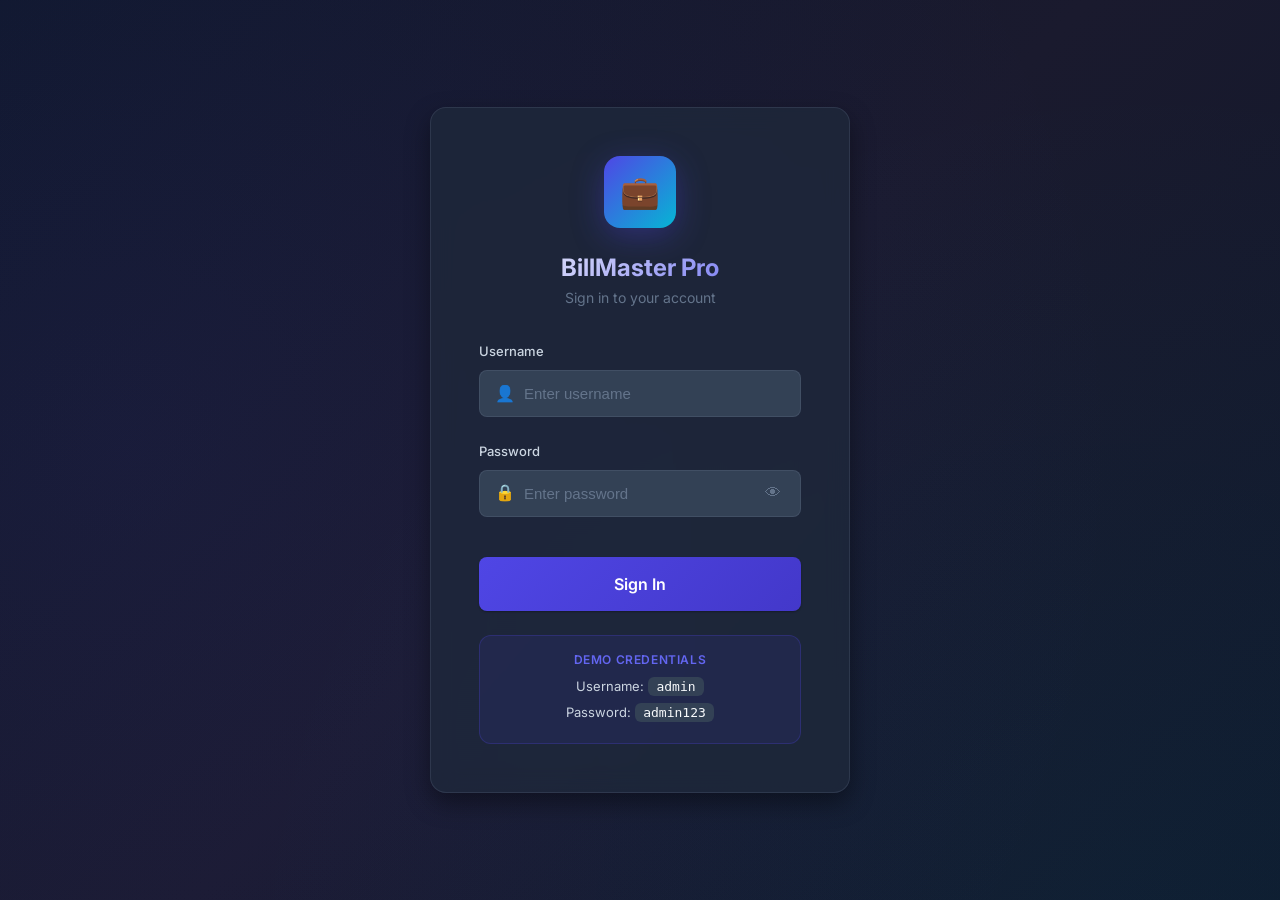
==== commit 938250ed: "Enhance: Advanced Discount system, Professional Payment workflow with QR code, and Dashboard single-" ====
--- a/static/billing.html
+++ b/static/billing.html
@@ -227,23 +227,87 @@
               />
             </div>
 
-            <div class="form-group">
-              <label class="form-label">Payment Method</label>
-              <select id="paymentMethod" class="form-select">
-                <option value="cash">💵 Cash</option>
-                <option value="card">💳 Card</option>
-                <option value="upi">📱 UPI</option>
-                <option value="bank_transfer">🏦 Bank Transfer</option>
-              </select>
-            </div>
-
-            <div class="form-group">
-              <label class="form-label">Status</label>
-              <select id="paymentStatus" class="form-select">
-                <option value="paid">✅ Paid</option>
-                <option value="pending">⏳ Pending</option>
-              </select>
-            </div>
+            <div class="form-group" style="grid-column: span 3;">
+              <label class="form-label">Select Payment Method</label>
+              <div class="payment-methods-grid">
+                <div class="pay-method-item active" data-value="cash">
+                  <span class="pay-icon">💵</span>
+                  <span class="pay-label">Cash</span>
+                </div>
+                <div class="pay-method-item" data-value="card">
+                  <span class="pay-icon">💳</span>
+                  <span class="pay-label">Card</span>
+                </div>
+                <div class="pay-method-item" data-value="upi">
+                  <span class="pay-icon">📱</span>
+                  <span class="pay-label">UPI / QR</span>
+                </div>
+              </div>
+              <input type="hidden" id="paymentMethod" value="cash" />
+            </div>
+
+            <div class="form-group" style="grid-column: span 3;">
+              <label class="form-label">Payment Status</label>
+              <div class="status-grid">
+                <div class="status-item active paid" id="statusPaid" data-value="paid">
+                  <span>✅</span>
+                  <span>Paid Full</span>
+                </div>
+                <div class="status-item pending" id="statusPending" data-value="pending">
+                  <span>⏳</span>
+                  <span>Pending / Partial</span>
+                </div>
+              </div>
+              <input type="hidden" id="paymentStatus" value="paid" />
+            </div>
+          </div>
+
+          <!-- Dynamic Payment Details -->
+          <div id="paymentDetailsSection" style="margin-top: var(--space-md); padding: var(--space-md); background: rgba(255,255,255,0.03); border-radius: var(--radius-lg); border: 1px dashed var(--border-color);">
+            
+            <!-- Cash Details -->
+            <div id="cashDetails" class="payment-detail-box">
+              <div style="display: grid; grid-template-columns: 1fr 1fr; gap: var(--space-md);">
+                <div class="form-group" style="margin-bottom: 0;">
+                  <label class="form-label">Amount Received (₹)</label>
+                  <input type="number" id="amountReceived" class="form-input" placeholder="0.00" oninput="calculateChange()" />
+                </div>
+                <div class="form-group" style="margin-bottom: 0;">
+                  <label class="form-label">Change to Return</label>
+                  <div id="changeReturn" style="font-size: 1.25rem; font-weight: 700; color: var(--warning); padding: 0.5rem 0;">₹0.00</div>
+                </div>
+              </div>
+            </div>
+
+            <!-- Card Details -->
+            <div id="cardDetails" class="payment-detail-box" style="display: none;">
+              <div style="display: grid; grid-template-columns: 1fr 1fr; gap: var(--space-md);">
+                <div class="form-group" style="margin-bottom: 0;">
+                  <label class="form-label">Last 4 Digits</label>
+                  <input type="text" id="cardLastDigits" class="form-input" placeholder="xxxx" maxlength="4" />
+                </div>
+                <div class="form-group" style="margin-bottom: 0;">
+                  <label class="form-label">Transaction ID</label>
+                  <input type="text" id="cardTxnId" class="form-input" placeholder="Ref No." />
+                </div>
+              </div>
+            </div>
+
+            <!-- UPI/Bank Details -->
+            <div id="upiDetails" class="payment-detail-box" style="display: none;">
+              <div style="display: flex; flex-direction: column; align-items: center; gap: var(--space-md);">
+                <div id="upiQRContainer" style="background: white; padding: 10px; border-radius: var(--radius-md); display: none;">
+                    <!-- QR Placeholder -->
+                    <img id="upiQRCode" src="" style="width: 150px; height: 150px; display: block;" alt="Scan to Pay" />
+                    <div style="color: #333; font-size: 0.7rem; font-weight: 700; text-align: center; margin-top: 5px;">Scan & Pay</div>
+                </div>
+                <div class="form-group" style="margin-bottom: 0; width: 100%;">
+                  <label class="form-label">Transaction Reference (UPI/Bank)</label>
+                  <input type="text" id="upiRefId" class="form-input" placeholder="Enter Ref ID or UTR" />
+                </div>
+              </div>
+            </div>
+
           </div>
         </div>
         <div class="modal-footer">
@@ -305,9 +369,57 @@
         await loadData();
         initSearch();
         initCustomerSearch();
+        initPaymentMethods();
       });
 
+      function initPaymentMethods() {
+        // Payment Method Selection
+        const methods = document.querySelectorAll('.pay-method-item[data-value]');
+        methods.forEach(method => {
+          method.addEventListener('click', () => {
+            methods.forEach(m => m.classList.remove('active'));
+            method.classList.add('active');
+            
+            const val = method.dataset.value;
+            document.getElementById('paymentMethod').value = val;
+            
+            // Toggle Detail Boxes
+            document.getElementById('paymentDetailsSection').style.display = 'block';
+            document.getElementById('cashDetails').style.display = val === 'cash' ? 'block' : 'none';
+            document.getElementById('cardDetails').style.display = val === 'card' ? 'block' : 'none';
+            document.getElementById('upiDetails').style.display = (val === 'upi' || val === 'bank_transfer') ? 'block' : 'none';
+            
+            if (val === 'upi') {
+                showUPIQR();
+            } else {
+                document.getElementById('upiQRContainer').style.display = 'none';
+            }
+            
+            if (val === 'cash') {
+                calculateChange();
+                document.getElementById('amountReceived').focus();
+            }
+          });
+        });
+
+        // Payment Status Selection
+        const statusItems = document.querySelectorAll('.status-item');
+        statusItems.forEach(item => {
+          item.addEventListener('click', () => {
+            statusItems.forEach(si => si.classList.remove('active'));
+            item.classList.add('active');
+            document.getElementById('paymentStatus').value = item.dataset.value;
+          });
+        });
+      }
+
       async function loadData() {
+        // Load Settings for QR
+        const settingsRes = await BillMaster.api.get("settings.php?action=get");
+        if (settingsRes.success) {
+            window.billmasterSettings = settingsRes.data;
+        }
+
         const [catRes, prodRes, custRes] = await Promise.all([
           BillMaster.api.get("categories.php?action=list"),
           BillMaster.api.get("products.php?action=list&active_only=true"),
@@ -431,6 +543,7 @@
         document.getElementById("selectedCustomer").innerHTML = `
           <div class="selected-customer">
             <span class="selected-customer-info">👤 ${BillMaster.utils.escapeHtml(selectedCustomer.name)}</span>
+            ${selectedCustomer.default_discount > 0 ? `<span class="badge badge-success" style="font-size: 0.7rem; margin-left: 8px;">🎁 ${selectedCustomer.default_discount}% Disc.</span>` : ""}
             <button class="selected-customer-remove" onclick="removeCustomer()">×</button>
           </div>`;
       }
@@ -535,7 +648,9 @@
 
       function openCheckout() {
         if (!cart.length) return;
-        document.getElementById("discountPerc").value = 0;
+        // Apply customer's default discount if available
+        document.getElementById("discountPerc").value =
+          selectedCustomer?.default_discount || 0;
         updateCheckoutTotals();
         BillMaster.modal.open("checkoutModal");
       }
@@ -551,6 +666,9 @@
         const totalBeforeDisc = subtotal + taxTotal;
         const discAmount = totalBeforeDisc * (discPerc / 100);
         const finalTotal = totalBeforeDisc - discAmount;
+        
+        // Store for change calculation
+        window.currentFinalTotal = finalTotal;
 
         document.getElementById("checkoutSummary").innerHTML = `
           <div style="display: grid; grid-template-columns: repeat(4, 1fr); gap: var(--space-sm); text-align: center;">
@@ -575,8 +693,51 @@
         `;
       }
 
+      function calculateChange() {
+        const received = parseFloat(document.getElementById('amountReceived').value) || 0;
+        const total = window.currentFinalTotal || 0;
+        const change = Math.max(0, received - total);
+        document.getElementById('changeReturn').textContent = BillMaster.utils.formatCurrency(change);
+        
+        if (received < total && received > 0) {
+            document.getElementById('changeReturn').style.color = 'var(--danger)';
+        } else {
+            document.getElementById('changeReturn').style.color = 'var(--warning)';
+        }
+      }
+
+      function showUPIQR() {
+        const upiId = window.billmasterSettings?.upi_id;
+        const shopName = window.billmasterSettings?.shop_name || "BillMaster";
+        const total = window.currentFinalTotal || 0;
+        
+        if (upiId) {
+            // Generate standard UPI Google Pay/PhonePe QR URL
+            const upiUrl = `upi://pay?pa=${upiId}&pn=${encodeURIComponent(shopName)}&am=${total}&cu=INR`;
+            const qrApiUrl = `https://api.qrserver.com/v1/create-qr-code/?size=150x150&data=${encodeURIComponent(upiUrl)}`;
+            
+            document.getElementById('upiQRCode').src = qrApiUrl;
+            document.getElementById('upiQRContainer').style.display = 'block';
+        } else {
+            document.getElementById('upiQRContainer').style.display = 'none';
+        }
+      }
+
       async function processPayment() {
-        const subtotal = cart.reduce((sum, i) => sum + i.price * i.quantity, 0);
+        const paymentMethod = document.getElementById("paymentMethod").value;
+        const amountReceived = parseFloat(document.getElementById('amountReceived').value) || 0;
+        
+        // Basic Validation
+        if (paymentMethod === 'cash' && amountReceived < window.currentFinalTotal) {
+            if (!confirm("Received amount is less than the total. Register as debt/pending?")) {
+                return;
+            }
+        }
+        if (paymentMethod === 'card' && !document.getElementById('cardLastDigits').value) {
+            BillMaster.toast.warning("Please enter card digits for verification");
+            return;
+        }
+
         const data = {
           customer_id: selectedCustomer?.id || null,
           items: cart.map((i) => ({
@@ -586,8 +747,13 @@
           })),
           discount_percentage:
             parseFloat(document.getElementById("discountPerc").value) || 0,
-          payment_method: document.getElementById("paymentMethod").value,
+          payment_method: paymentMethod,
           payment_status: document.getElementById("paymentStatus").value,
+          payment_details: {
+            received: amountReceived,
+            card_digits: document.getElementById('cardLastDigits').value,
+            txn_id: document.getElementById('cardTxnId').value || document.getElementById('upiRefId').value
+          }
         };
 
         const result = await BillMaster.api.post(
--- a/static/assets/css/billing.css
+++ b/static/assets/css/billing.css
@@ -457,16 +457,16 @@
         height: auto;
         gap: var(--space-md);
     }
-    
+
     .product-section {
         height: 400px;
     }
-    
+
     .cart-section {
         height: auto;
         min-height: 400px;
     }
-    
+
     .cart-items {
         min-height: 150px;
         max-height: 250px;
@@ -478,24 +478,153 @@
         grid-template-columns: repeat(auto-fill, minmax(100px, 1fr));
         padding: var(--space-sm);
     }
-    
+
     .cart-actions {
         grid-template-columns: 1fr;
     }
 }
 
+/* Payment Methods - Premium UI */
+.payment-methods-grid {
+    display: grid;
+    grid-template-columns: repeat(3, 1fr);
+    gap: var(--space-md);
+    margin-bottom: var(--space-lg);
+}
+
+.pay-method-item {
+    display: flex;
+    flex-direction: column;
+    align-items: center;
+    justify-content: center;
+    padding: var(--space-md);
+    background: rgba(255, 255, 255, 0.03);
+    border: 1px solid var(--border-color);
+    border-radius: var(--radius-lg);
+    cursor: pointer;
+    transition: all var(--transition-base);
+    position: relative;
+    overflow: hidden;
+}
+
+.pay-method-item::after {
+    content: '';
+    position: absolute;
+    inset: 0;
+    background: linear-gradient(135deg, rgba(79, 70, 229, 0.1), transparent);
+    opacity: 0;
+    transition: opacity var(--transition-base);
+}
+
+.pay-method-item:hover {
+    background: rgba(255, 255, 255, 0.05);
+    border-color: var(--primary-light);
+    transform: translateY(-2px);
+}
+
+.pay-method-item.active {
+    background: var(--primary-pale);
+    border-color: var(--primary);
+    box-shadow: var(--shadow-primary);
+}
+
+.pay-method-item.active::after {
+    opacity: 1;
+}
+
+.pay-icon {
+    font-size: 1.75rem;
+    margin-bottom: var(--space-xs);
+    filter: drop-shadow(0 2px 4px rgba(0, 0, 0, 0.2));
+}
+
+.pay-label {
+    font-size: 0.8125rem;
+    font-weight: 700;
+    color: var(--text-secondary);
+    z-index: 1;
+}
+
+.pay-method-item.active .pay-label {
+    color: var(--primary-light);
+}
+
+/* Payment Detail Boxes */
+.payment-detail-box {
+    background: var(--bg-primary);
+    border-radius: var(--radius-lg);
+    padding: var(--space-lg);
+    border: 1px solid var(--border-color);
+    animation: fadeIn 0.3s ease-out;
+}
+
+@keyframes fadeIn {
+    from {
+        opacity: 0;
+        transform: translateY(10px);
+    }
+
+    to {
+        opacity: 1;
+        transform: translateY(0);
+    }
+}
+
+/* Status Selectors */
+.status-grid {
+    display: grid;
+    grid-template-columns: 1fr 1fr;
+    gap: var(--space-md);
+}
+
+.status-item {
+    display: flex;
+    align-items: center;
+    justify-content: center;
+    gap: var(--space-sm);
+    padding: 0.75rem;
+    background: var(--bg-tertiary);
+    border: 1px solid var(--border-color);
+    border-radius: var(--radius-md);
+    cursor: pointer;
+    font-size: 0.875rem;
+    font-weight: 600;
+    transition: all var(--transition-fast);
+}
+
+.status-item.active.paid {
+    background: var(--success-pale);
+    border-color: var(--success);
+    color: var(--success);
+}
+
+.status-item.active.pending {
+    background: var(--warning-pale);
+    border-color: var(--warning);
+    color: var(--warning);
+}
+
+/* Checkout Summary Adjustments */
+#checkoutSummary {
+    border: 1px solid var(--border-color);
+    background: linear-gradient(180deg, var(--bg-tertiary), var(--bg-secondary));
+}
+
 /* Print Styles */
 @media print {
-    .sidebar, .main-header, .cart-actions {
+
+    .sidebar,
+    .main-header,
+    .cart-actions {
         display: none !important;
     }
-    
+
     .main-content {
         margin: 0;
     }
-    
+
     body {
         background: white;
         color: black;
     }
-}
+}
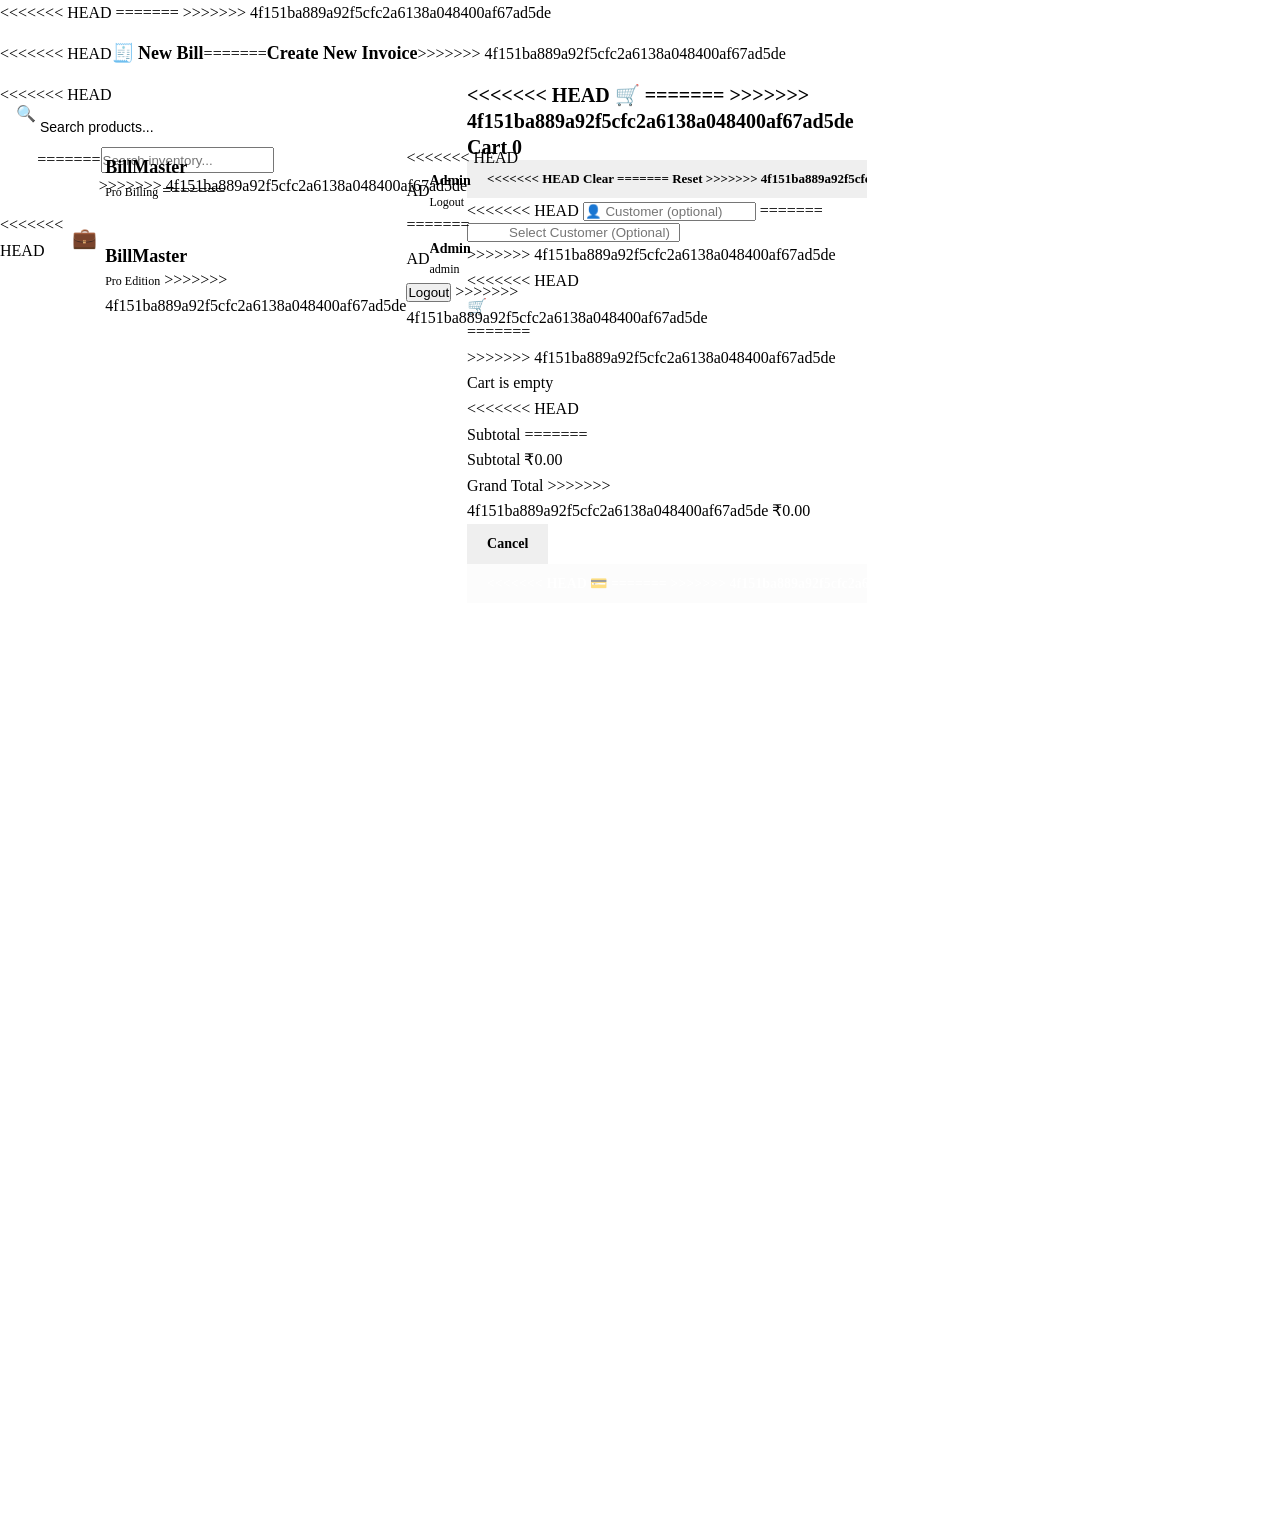
==== commit 3a62569e: "Merge with local improvements and launcher" ====
--- a/static/billing.html
+++ b/static/billing.html
@@ -14,6 +14,10 @@
     <link rel="stylesheet" href="assets/css/style.css" />
     <link rel="stylesheet" href="assets/css/layout.css" />
     <link rel="stylesheet" href="assets/css/billing.css" />
+<<<<<<< HEAD
+=======
+    <script src="https://unpkg.com/lucide@latest"></script>
+>>>>>>> 4f151ba889a92f5cfc2a6138a048400af67ad5de
   </head>
   <body>
     <div class="app-layout">
@@ -23,10 +27,22 @@
       <aside class="sidebar">
         <button class="sidebar-close" onclick="closeSidebar()">×</button>
         <div class="sidebar-header">
+<<<<<<< HEAD
           <div class="sidebar-logo">💼</div>
           <div class="sidebar-brand">
             <h1>BillMaster</h1>
             <span>Pro Billing</span>
+=======
+          <div class="sidebar-logo">
+            <i
+              data-lucide="layout-dashboard"
+              style="color: white; width: 20px; height: 20px"
+            ></i>
+          </div>
+          <div class="sidebar-brand">
+            <h1>BillMaster</h1>
+            <span>Pro Edition</span>
+>>>>>>> 4f151ba889a92f5cfc2a6138a048400af67ad5de
           </div>
         </div>
 
@@ -34,6 +50,7 @@
           <div class="nav-section">
             <div class="nav-section-title">Menu</div>
             <a href="dashboard.html" class="nav-item">
+<<<<<<< HEAD
               <span class="nav-item-icon">📊</span>
               <span class="nav-item-text">Dashboard</span>
             </a>
@@ -43,6 +60,19 @@
             </a>
             <a href="invoices.html" class="nav-item">
               <span class="nav-item-icon">📋</span>
+=======
+              <span class="nav-item-icon"
+                ><i data-lucide="bar-chart-3"></i
+              ></span>
+              <span class="nav-item-text">Overview</span>
+            </a>
+            <a href="billing.html" class="nav-item active">
+              <span class="nav-item-icon"><i data-lucide="receipt"></i></span>
+              <span class="nav-item-text">Create Invoice</span>
+            </a>
+            <a href="invoices.html" class="nav-item">
+              <span class="nav-item-icon"><i data-lucide="file-text"></i></span>
+>>>>>>> 4f151ba889a92f5cfc2a6138a048400af67ad5de
               <span class="nav-item-text">Invoices</span>
             </a>
           </div>
@@ -50,6 +80,7 @@
           <div class="nav-section">
             <div class="nav-section-title">Manage</div>
             <a href="products.html" class="nav-item">
+<<<<<<< HEAD
               <span class="nav-item-icon">📦</span>
               <span class="nav-item-text">Products</span>
             </a>
@@ -59,6 +90,17 @@
             </a>
             <a href="categories.html" class="nav-item">
               <span class="nav-item-icon">🏷️</span>
+=======
+              <span class="nav-item-icon"><i data-lucide="package"></i></span>
+              <span class="nav-item-text">Inventory</span>
+            </a>
+            <a href="customers.html" class="nav-item">
+              <span class="nav-item-icon"><i data-lucide="users"></i></span>
+              <span class="nav-item-text">Customers</span>
+            </a>
+            <a href="categories.html" class="nav-item">
+              <span class="nav-item-icon"><i data-lucide="tag"></i></span>
+>>>>>>> 4f151ba889a92f5cfc2a6138a048400af67ad5de
               <span class="nav-item-text">Categories</span>
             </a>
           </div>
@@ -66,13 +108,19 @@
           <div class="nav-section">
             <div class="nav-section-title">System</div>
             <a href="settings.html" class="nav-item">
+<<<<<<< HEAD
               <span class="nav-item-icon">⚙️</span>
               <span class="nav-item-text">Settings</span>
+=======
+              <span class="nav-item-icon"><i data-lucide="settings"></i></span>
+              <span class="nav-item-text">Configuration</span>
+>>>>>>> 4f151ba889a92f5cfc2a6138a048400af67ad5de
             </a>
           </div>
         </nav>
 
         <div class="sidebar-footer">
+<<<<<<< HEAD
           <div class="user-profile" onclick="BillMaster.auth.logout()">
             <div class="user-avatar">AD</div>
             <div class="user-info">
@@ -80,6 +128,19 @@
               <div class="user-role">Logout</div>
             </div>
           </div>
+=======
+          <div class="user-profile">
+            <div class="user-avatar">AD</div>
+            <div class="user-info">
+              <div class="user-name">Admin</div>
+              <div class="user-role">admin</div>
+            </div>
+          </div>
+          <button class="logout-btn" onclick="BillMaster.auth.logout()">
+            <i data-lucide="log-out"></i>
+            <span>Logout</span>
+          </button>
+>>>>>>> 4f151ba889a92f5cfc2a6138a048400af67ad5de
         </div>
       </aside>
 
@@ -87,8 +148,15 @@
       <main class="main-content">
         <header class="main-header">
           <div class="header-left">
+<<<<<<< HEAD
             <button class="sidebar-toggle" onclick="openSidebar()">☰</button>
             <h2 class="page-title">🧾 New Bill</h2>
+=======
+            <button class="sidebar-toggle" onclick="openSidebar()">
+              <i data-lucide="menu"></i>
+            </button>
+            <h2 class="page-title">Create New Invoice</h2>
+>>>>>>> 4f151ba889a92f5cfc2a6138a048400af67ad5de
           </div>
           <div class="header-right">
             <span
@@ -104,6 +172,7 @@
             <div class="product-section">
               <div class="product-header">
                 <div class="product-search">
+<<<<<<< HEAD
                   <span class="product-search-icon">🔍</span>
                   <input
                     type="text"
@@ -113,6 +182,21 @@
                 </div>
                 <div class="category-filter" id="categoryFilters">
                   <button class="category-btn active" data-id="">All</button>
+=======
+                  <span class="product-search-icon"
+                    ><i data-lucide="search" style="width: 16px"></i
+                  ></span>
+                  <input
+                    type="text"
+                    id="productSearch"
+                    placeholder="Search inventory..."
+                  />
+                </div>
+                <div class="category-filter" id="categoryFilters">
+                  <button class="category-btn active" data-id="">
+                    All Categories
+                  </button>
+>>>>>>> 4f151ba889a92f5cfc2a6138a048400af67ad5de
                 </div>
               </div>
               <div class="product-grid" id="productGrid"></div>
@@ -122,22 +206,54 @@
             <div class="cart-section">
               <div class="cart-header">
                 <h3 class="cart-title">
+<<<<<<< HEAD
                   <span>🛒</span>
+=======
+                  <i data-lucide="shopping-cart"></i>
+>>>>>>> 4f151ba889a92f5cfc2a6138a048400af67ad5de
                   <span>Cart</span>
                   <span class="cart-count" id="cartCount">0</span>
                 </h3>
                 <button class="btn btn-sm btn-ghost" onclick="clearCart()">
+<<<<<<< HEAD
                   Clear
+=======
+                  Reset
+>>>>>>> 4f151ba889a92f5cfc2a6138a048400af67ad5de
                 </button>
               </div>
 
               <div class="customer-select">
+<<<<<<< HEAD
                 <input
                   type="text"
                   id="customerSearch"
                   class="customer-select-input"
                   placeholder="👤 Customer (optional)"
                 />
+=======
+                <div
+                  class="customer-search-wrapper"
+                  style="position: relative; display: flex; align-items: center"
+                >
+                  <i
+                    data-lucide="user"
+                    style="
+                      position: absolute;
+                      left: 12px;
+                      width: 16px;
+                      color: var(--text-muted);
+                    "
+                  ></i>
+                  <input
+                    type="text"
+                    id="customerSearch"
+                    class="customer-select-input"
+                    style="padding-left: 40px"
+                    placeholder="Select Customer (Optional)"
+                  />
+                </div>
+>>>>>>> 4f151ba889a92f5cfc2a6138a048400af67ad5de
                 <div
                   id="customerDropdown"
                   class="customer-dropdown"
@@ -148,7 +264,16 @@
 
               <div class="cart-items" id="cartItems">
                 <div class="cart-empty">
+<<<<<<< HEAD
                   <div class="cart-empty-icon">🛒</div>
+=======
+                  <div class="cart-empty-icon">
+                    <i
+                      data-lucide="shopping-basket"
+                      style="width: 48px; height: 48px"
+                    ></i>
+                  </div>
+>>>>>>> 4f151ba889a92f5cfc2a6138a048400af67ad5de
                   <p>Cart is empty</p>
                 </div>
               </div>
@@ -156,8 +281,17 @@
               <!-- Cart Footer - Fixed at Bottom -->
               <div class="cart-footer">
                 <div class="cart-summary" id="cartSummary">
+<<<<<<< HEAD
                   <div class="summary-row total">
                     <span>Subtotal</span>
+=======
+                  <div class="summary-row">
+                    <span>Subtotal</span>
+                    <span id="subtotal">₹0.00</span>
+                  </div>
+                  <div class="summary-row total">
+                    <span>Grand Total</span>
+>>>>>>> 4f151ba889a92f5cfc2a6138a048400af67ad5de
                     <span class="amount" id="total">₹0.00</span>
                   </div>
                 </div>
@@ -172,7 +306,11 @@
                     id="checkoutBtn"
                     disabled
                   >
+<<<<<<< HEAD
                     <span>💳</span>
+=======
+                    <i data-lucide="credit-card"></i>
+>>>>>>> 4f151ba889a92f5cfc2a6138a048400af67ad5de
                     <span>Checkout</span>
                   </button>
                 </div>
@@ -185,13 +323,20 @@
 
     <!-- Checkout Modal -->
     <div class="modal-overlay" id="checkoutModal">
+<<<<<<< HEAD
       <div class="modal">
         <div class="modal-header">
           <h3 class="modal-title">💳 Complete Payment</h3>
+=======
+      <div class="modal" id="checkoutModalContent">
+        <div class="modal-header">
+          <h3 class="modal-title">Secure Checkout</h3>
+>>>>>>> 4f151ba889a92f5cfc2a6138a048400af67ad5de
           <button
             class="modal-close"
             onclick="BillMaster.modal.close('checkoutModal')"
           >
+<<<<<<< HEAD
             ×
           </button>
         </div>
@@ -275,10 +420,130 @@
                 <div class="form-group" style="margin-bottom: 0;">
                   <label class="form-label">Change to Return</label>
                   <div id="changeReturn" style="font-size: 1.25rem; font-weight: 700; color: var(--warning); padding: 0.5rem 0;">₹0.00</div>
-                </div>
+=======
+            <i data-lucide="x" style="width: 20px"></i>
+          </button>
+        </div>
+        <div class="modal-body" id="checkoutBody">
+          <!-- Step 1: Summary -->
+          <div id="paymentStep1">
+            <div class="order-receipt" id="checkoutSummary">
+              <!-- Rendered via JS -->
+            </div>
+
+            <label class="form-label" style="margin-bottom: var(--space-md)"
+              >Payment Method</label
+            >
+            <div class="payment-grid">
+              <div
+                class="payment-method-card active"
+                data-method="cash"
+                onclick="setPaymentMethod('cash')"
+              >
+                <span class="payment-method-icon"
+                  ><i data-lucide="banknote"></i
+                ></span>
+                <span class="payment-method-name">Cash</span>
               </div>
-            </div>
-
+              <div
+                class="payment-method-card"
+                data-method="card"
+                onclick="setPaymentMethod('card')"
+              >
+                <span class="payment-method-icon"
+                  ><i data-lucide="credit-card"></i
+                ></span>
+                <span class="payment-method-name">Card</span>
+              </div>
+              <div
+                class="payment-method-card"
+                data-method="upi"
+                onclick="setPaymentMethod('upi')"
+              >
+                <span class="payment-method-icon"
+                  ><i data-lucide="smartphone"></i
+                ></span>
+                <span class="payment-method-name">UPI</span>
+              </div>
+            </div>
+            <!-- Payment Details Sections -->
+            <div id="cashDetails" class="payment-method-details active">
+              <div class="cash-calc" style="margin-top: var(--space-md)">
+                <div
+                  style="
+                    display: flex;
+                    justify-content: space-between;
+                    align-items: center;
+                    margin-bottom: var(--space-sm);
+                    padding: var(--space-sm);
+                    background: var(--bg-hover);
+                    border-radius: var(--radius-sm);
+                    border-left: 4px solid var(--primary);
+                  "
+                >
+                  <span
+                    style="
+                      font-size: 0.75rem;
+                      font-weight: 600;
+                      color: var(--text-secondary);
+                    "
+                    >Exact Amount to Collect:</span
+                  >
+                  <span
+                    id="cashTotalDue"
+                    style="font-weight: 700; color: var(--primary)"
+                    >₹0.00</span
+                  >
+                </div>
+                <div class="form-group">
+                  <label class="form-label">Cash Received</label>
+                  <input
+                    type="number"
+                    id="cashReceived"
+                    class="form-input"
+                    placeholder="0.00"
+                    oninput="calculateChange()"
+                  />
+                </div>
+                <div
+                  class="cash-change-box"
+                  id="cashChangeContainer"
+                  style="
+                    margin-top: var(--space-md);
+                    text-align: center;
+                    padding: var(--space-md);
+                    background: var(--bg-hover);
+                    border: 1px dashed var(--border-color);
+                    border-radius: var(--radius-md);
+                  "
+                >
+                  <div
+                    style="
+                      font-size: 0.65rem;
+                      color: var(--text-muted);
+                      text-transform: uppercase;
+                      margin-bottom: 4px;
+                    "
+                  >
+                    Change to Return
+                  </div>
+                  <div
+                    class="cash-change-amount"
+                    id="cashChange"
+                    style="
+                      font-size: 1.5rem;
+                      font-weight: 800;
+                      color: var(--text-primary);
+                    "
+                  >
+                    ₹0.00
+                  </div>
+>>>>>>> 4f151ba889a92f5cfc2a6138a048400af67ad5de
+                </div>
+              </div>
+            </div>
+
+<<<<<<< HEAD
             <!-- Card Details -->
             <div id="cardDetails" class="payment-detail-box" style="display: none;">
               <div style="display: grid; grid-template-columns: 1fr 1fr; gap: var(--space-md);">
@@ -289,10 +554,58 @@
                 <div class="form-group" style="margin-bottom: 0;">
                   <label class="form-label">Transaction ID</label>
                   <input type="text" id="cardTxnId" class="form-input" placeholder="Ref No." />
+=======
+            <div
+              id="cardDetails"
+              class="payment-method-details"
+              style="display: none"
+            >
+              <div
+                class="card-form"
+                style="
+                  display: grid;
+                  grid-template-columns: 1fr 1fr 1fr;
+                  gap: var(--space-sm);
+                  margin-top: var(--space-md);
+                "
+              >
+                <div class="form-group" style="grid-column: span 3">
+                  <label class="form-label">Card Number</label>
+                  <input
+                    type="text"
+                    id="cardNumber"
+                    class="form-input"
+                    placeholder="XXXX XXXX XXXX XXXX"
+                    maxlength="19"
+                    oninput="formatCardNumber(this)"
+                  />
+                </div>
+                <div class="form-group" style="grid-column: span 2">
+                  <label class="form-label">Expiry</label>
+                  <input
+                    type="text"
+                    id="cardExpiry"
+                    class="form-input"
+                    placeholder="MM/YY"
+                    maxlength="5"
+                    oninput="formatExpiry(this)"
+                  />
+                </div>
+                <div class="form-group">
+                  <label class="form-label">CVV</label>
+                  <input
+                    type="password"
+                    id="cardCVV"
+                    class="form-input"
+                    placeholder="***"
+                    maxlength="3"
+                  />
+>>>>>>> 4f151ba889a92f5cfc2a6138a048400af67ad5de
                 </div>
               </div>
             </div>
 
+<<<<<<< HEAD
             <!-- UPI/Bank Details -->
             <div id="upiDetails" class="payment-detail-box" style="display: none;">
               <div style="display: flex; flex-direction: column; align-items: center; gap: var(--space-md);">
@@ -311,14 +624,92 @@
           </div>
         </div>
         <div class="modal-footer">
+=======
+            <div
+              id="upiDetails"
+              class="payment-method-details"
+              style="display: none"
+            >
+              <div
+                class="upi-qr-container"
+                style="text-align: center; padding: var(--space-md)"
+              >
+                <div
+                  class="qr-placeholder"
+                  style="
+                    width: 150px;
+                    height: 150px;
+                    background: white;
+                    margin: 0 auto var(--space-md);
+                    padding: 10px;
+                    border-radius: var(--radius-md);
+                    display: flex;
+                    align-items: center;
+                    justify-content: center;
+                    border: 1px solid var(--border-color);
+                  "
+                >
+                  <img
+                    id="upiQR"
+                    src=""
+                    alt="UPI QR Code"
+                    style="max-width: 100%"
+                  />
+                </div>
+                <div style="font-weight: 600; font-size: 0.875rem">
+                  Scan & Pay with any UPI App
+                </div>
+                <div
+                  style="
+                    font-size: 0.75rem;
+                    color: var(--text-muted);
+                    margin-bottom: var(--space-md);
+                  "
+                >
+                  Recipient: 892548367@upi
+                </div>
+
+                <button
+                  id="upiVerifyBtn"
+                  class="btn btn-secondary btn-sm"
+                  style="width: 100%"
+                  onclick="verifyUPIPayment()"
+                >
+                  <i data-lucide="refresh-cw"></i>
+                  <span>Verify Payment Status</span>
+                </button>
+                <div
+                  id="upiStatus"
+                  style="
+                    display: none;
+                    margin-top: var(--space-sm);
+                    font-size: 0.75rem;
+                    font-weight: 600;
+                  "
+                ></div>
+              </div>
+            </div>
+          </div>
+        </div>
+        <div class="modal-footer" id="checkoutFooter">
+>>>>>>> 4f151ba889a92f5cfc2a6138a048400af67ad5de
           <button
             class="btn btn-secondary"
             onclick="BillMaster.modal.close('checkoutModal')"
           >
             Cancel
           </button>
+<<<<<<< HEAD
           <button class="btn btn-success" onclick="processPayment()">
             Complete Payment
+=======
+          <button
+            class="btn btn-success"
+            onclick="processPayment()"
+            id="confirmPaymentBtn"
+          >
+            <span>✓</span> Confirm & Pay
+>>>>>>> 4f151ba889a92f5cfc2a6138a048400af67ad5de
           </button>
         </div>
       </div>
@@ -330,7 +721,14 @@
         categories = [],
         cart = [],
         customers = [],
+<<<<<<< HEAD
         selectedCustomer = null;
+=======
+        settings = {},
+        selectedCustomer = null,
+        currentPaymentMethod = "cash",
+        upiVerified = false;
+>>>>>>> 4f151ba889a92f5cfc2a6138a048400af67ad5de
 
       // Sidebar Functions
       function openSidebar() {
@@ -364,11 +762,16 @@
 
       // Init
       document.addEventListener("DOMContentLoaded", async () => {
+<<<<<<< HEAD
+=======
+        lucide.createIcons();
+>>>>>>> 4f151ba889a92f5cfc2a6138a048400af67ad5de
         await BillMaster.auth.requireAuth();
         await initUserInfo();
         await loadData();
         initSearch();
         initCustomerSearch();
+<<<<<<< HEAD
         initPaymentMethods();
       });
 
@@ -424,6 +827,16 @@
           BillMaster.api.get("categories.php?action=list"),
           BillMaster.api.get("products.php?action=list&active_only=true"),
           BillMaster.api.get("customers.php?action=list"),
+=======
+      });
+
+      async function loadData() {
+        const [catRes, prodRes, custRes, setRes] = await Promise.all([
+          BillMaster.api.get("categories.php?action=list"),
+          BillMaster.api.get("products.php?action=list&active_only=true"),
+          BillMaster.api.get("customers.php?action=list"),
+          BillMaster.api.get("settings.php?action=get"),
+>>>>>>> 4f151ba889a92f5cfc2a6138a048400af67ad5de
         ]);
 
         if (catRes.success) {
@@ -435,6 +848,10 @@
           renderProducts();
         }
         if (custRes.success) customers = custRes.data;
+<<<<<<< HEAD
+=======
+        if (setRes.success) settings = setRes.data;
+>>>>>>> 4f151ba889a92f5cfc2a6138a048400af67ad5de
       }
 
       function renderCategories() {
@@ -514,7 +931,13 @@
           const matches = customers.filter(
             (c) =>
               c.name.toLowerCase().includes(val) ||
+<<<<<<< HEAD
               (c.phone && c.phone.includes(val)),
+=======
+              (c.phone && c.phone.includes(val)) ||
+              (c.customer_number &&
+                c.customer_number.toLowerCase().includes(val)),
+>>>>>>> 4f151ba889a92f5cfc2a6138a048400af67ad5de
           );
           if (matches.length) {
             dropdown.innerHTML = matches
@@ -540,12 +963,28 @@
         document.getElementById("customerSearch").style.display = "none";
         document.getElementById("customerDropdown").style.display = "none";
         document.getElementById("selectedCustomer").style.display = "block";
+<<<<<<< HEAD
         document.getElementById("selectedCustomer").innerHTML = `
           <div class="selected-customer">
             <span class="selected-customer-info">👤 ${BillMaster.utils.escapeHtml(selectedCustomer.name)}</span>
             ${selectedCustomer.default_discount > 0 ? `<span class="badge badge-success" style="font-size: 0.7rem; margin-left: 8px;">🎁 ${selectedCustomer.default_discount}% Disc.</span>` : ""}
             <button class="selected-customer-remove" onclick="removeCustomer()">×</button>
           </div>`;
+=======
+
+        let badge = "";
+        if (selectedCustomer.status === "regular") {
+          badge = `<span class="badge badge-success" style="margin-left: 8px; font-size: 0.7rem; padding: 2px 6px;">Regular (10% Off)</span>`;
+        }
+
+        document.getElementById("selectedCustomer").innerHTML = `
+          <div class="selected-customer">
+            <span class="selected-customer-info">👤 ${BillMaster.utils.escapeHtml(selectedCustomer.name)}${badge}</span>
+            <button class="selected-customer-remove" onclick="removeCustomer()">×</button>
+          </div>`;
+
+        renderCart(); // Re-render to apply discount
+>>>>>>> 4f151ba889a92f5cfc2a6138a048400af67ad5de
       }
 
       function removeCustomer() {
@@ -553,6 +992,10 @@
         document.getElementById("customerSearch").style.display = "block";
         document.getElementById("customerSearch").value = "";
         document.getElementById("selectedCustomer").style.display = "none";
+<<<<<<< HEAD
+=======
+        renderCart(); // Re-render to remove discount
+>>>>>>> 4f151ba889a92f5cfc2a6138a048400af67ad5de
       }
 
       function addToCart(productId) {
@@ -574,7 +1017,10 @@
             quantity: 1,
             unit: product.unit,
             max: product.stock_quantity,
+<<<<<<< HEAD
             gst_rate: parseFloat(product.effective_gst || 0),
+=======
+>>>>>>> 4f151ba889a92f5cfc2a6138a048400af67ad5de
           });
         }
         renderCart();
@@ -608,7 +1054,11 @@
       function renderCart() {
         const container = document.getElementById("cartItems");
         const countEl = document.getElementById("cartCount");
+<<<<<<< HEAD
         const totalEl = document.getElementById("total");
+=======
+        const summaryEl = document.getElementById("cartSummary");
+>>>>>>> 4f151ba889a92f5cfc2a6138a048400af67ad5de
         const checkoutBtn = document.getElementById("checkoutBtn");
 
         countEl.textContent = cart.reduce((sum, i) => sum + i.quantity, 0);
@@ -616,13 +1066,56 @@
         if (!cart.length) {
           container.innerHTML =
             '<div class="cart-empty"><div class="cart-empty-icon">🛒</div><p>Cart is empty</p></div>';
+<<<<<<< HEAD
           totalEl.textContent = "₹0.00";
+=======
+          summaryEl.innerHTML = `
+                  <div class="summary-row">
+                    <span>Subtotal</span>
+                    <span id="subtotal">₹0.00</span>
+                  </div>
+                  <div class="summary-row total">
+                    <span>Grand Total</span>
+                    <span class="amount" id="total">₹0.00</span>
+                  </div>`;
+>>>>>>> 4f151ba889a92f5cfc2a6138a048400af67ad5de
           checkoutBtn.disabled = true;
           return;
         }
 
         const subtotal = cart.reduce((sum, i) => sum + i.price * i.quantity, 0);
+<<<<<<< HEAD
         totalEl.textContent = BillMaster.utils.formatCurrency(subtotal);
+=======
+        let discount = 0;
+        let discountHtml = "";
+
+        if (selectedCustomer && selectedCustomer.status === "regular") {
+          const discountPercent = parseFloat(
+            settings.regular_customer_discount || 10,
+          );
+          discount = subtotal * (discountPercent / 100);
+          discountHtml = `
+                <div class="summary-row" style="color: var(--success);">
+                    <span>Regular Discount (${discountPercent}%)</span>
+                    <span>- ${BillMaster.utils.formatCurrency(discount)}</span>
+                </div>`;
+        }
+
+        const total = subtotal - discount;
+
+        summaryEl.innerHTML = `
+              <div class="summary-row">
+                <span>Subtotal</span>
+                <span>${BillMaster.utils.formatCurrency(subtotal)}</span>
+              </div>
+              ${discountHtml}
+              <div class="summary-row total">
+                <span>Grand Total</span>
+                <span class="amount">${BillMaster.utils.formatCurrency(total)}</span>
+              </div>`;
+
+>>>>>>> 4f151ba889a92f5cfc2a6138a048400af67ad5de
         checkoutBtn.disabled = false;
 
         container.innerHTML = cart
@@ -646,6 +1139,7 @@
           .join("");
       }
 
+<<<<<<< HEAD
       function openCheckout() {
         if (!cart.length) return;
         // Apply customer's default discount if available
@@ -738,6 +1232,248 @@
             return;
         }
 
+=======
+      function setPaymentMethod(method) {
+        currentPaymentMethod = method;
+        document.querySelectorAll(".payment-method-card").forEach((card) => {
+          card.classList.remove("active");
+          card.style.borderColor = "var(--border-color)";
+          card.style.background = "transparent";
+          if (card.dataset.method === method) {
+            card.classList.add("active");
+            card.style.borderColor = "var(--primary)";
+            card.style.background = "var(--primary-pale)";
+          }
+        });
+
+        // Toggle detail sections
+        const details = ["cashDetails", "cardDetails", "upiDetails"];
+        details.forEach((id) => {
+          const el = document.getElementById(id);
+          if (el) el.style.display = "none";
+        });
+
+        const activeId = method + "Details";
+        const activeEl = document.getElementById(activeId);
+        if (activeEl) {
+          activeEl.style.display = "block";
+          activeEl.classList.add("active");
+        }
+
+        const subtotal = cart.reduce((sum, i) => sum + i.price * i.quantity, 0);
+        let discount = 0;
+        if (selectedCustomer && selectedCustomer.status === "regular") {
+          const discountPercent = parseFloat(
+            settings.regular_customer_discount || 10,
+          );
+          discount = subtotal * (discountPercent / 100);
+        }
+        const total = subtotal - discount;
+
+        if (method === "upi") {
+          document.getElementById("upiQR").src =
+            `https://api.qrserver.com/v1/create-qr-code/?size=150x150&data=upi://pay?pa=892548367@upi%26pn=BillMasterPro%26am=${total}%26cu=INR`;
+          upiVerified = false;
+          const uS = document.getElementById("upiStatus");
+          if (uS) uS.style.display = "none";
+          const uB = document.getElementById("upiVerifyBtn");
+          if (uB) {
+            uB.disabled = false;
+            uB.innerHTML =
+              '<i data-lucide="refresh-cw"></i> <span>Verify Payment Status</span>';
+            lucide.createIcons();
+          }
+        }
+
+        calculateChange();
+      }
+
+      function formatCardNumber(input) {
+        let v = input.value.replace(/\D/g, "");
+        let formatted = "";
+        for (let i = 0; i < v.length; i++) {
+          if (i > 0 && i % 4 === 0) formatted += " ";
+          formatted += v[i];
+        }
+        input.value = formatted;
+      }
+
+      function formatExpiry(input) {
+        let v = input.value.replace(/\D/g, "");
+        if (v.length > 2) {
+          input.value = v.substring(0, 2) + "/" + v.substring(2, 4);
+        } else {
+          input.value = v;
+        }
+      }
+
+      async function verifyUPIPayment() {
+        const btn = document.getElementById("upiVerifyBtn");
+        const status = document.getElementById("upiStatus");
+        btn.disabled = true;
+        btn.innerHTML = '<span class="spinner spinner-sm"></span> Verifying...';
+
+        // Simulate network delay for verification
+        await new Promise((resolve) => setTimeout(resolve, 2000));
+
+        upiVerified = true;
+        status.style.display = "block";
+        status.style.color = "var(--success)";
+        status.textContent = "Payment Verified Successfully";
+        btn.innerHTML = '<i data-lucide="check"></i> Verified';
+        lucide.createIcons();
+      }
+
+      function calculateChange() {
+        const subtotal = cart.reduce((sum, i) => sum + i.price * i.quantity, 0);
+        let discount = 0;
+        if (selectedCustomer && selectedCustomer.status === "regular") {
+          const discountPercent = parseFloat(
+            settings.regular_customer_discount || 10,
+          );
+          discount = subtotal * (discountPercent / 100);
+        }
+        const total = subtotal - discount;
+
+        const receivedInput = document.getElementById("cashReceived");
+        if (!receivedInput) return;
+
+        const received = parseFloat(receivedInput.value) || 0;
+        const change = received - total;
+        const changeEl = document.getElementById("cashChange");
+        const container = document.getElementById("cashChangeContainer");
+
+        if (changeEl) {
+          changeEl.textContent = BillMaster.utils.formatCurrency(
+            Math.max(0, change),
+          );
+          if (received === 0) {
+            container.style.background = "var(--bg-hover)";
+            container.style.borderColor = "var(--border-color)";
+            changeEl.style.color = "var(--text-primary)";
+          } else if (change >= 0) {
+            container.style.background = "var(--success-pale)";
+            container.style.borderColor = "var(--success)";
+            changeEl.style.color = "var(--success)";
+          } else {
+            container.style.background = "var(--danger-pale)";
+            container.style.borderColor = "var(--danger)";
+            changeEl.style.color = "var(--danger)";
+          }
+        }
+      }
+
+      function openCheckout() {
+        if (!cart.length) return;
+
+        BillMaster.modal.open("checkoutModal");
+        setPaymentMethod("cash");
+        if (document.getElementById("cashReceived")) {
+          document.getElementById("cashReceived").value = "";
+        }
+
+        const subtotal = cart.reduce((sum, i) => sum + i.price * i.quantity, 0);
+        let discount = 0;
+        let discountHtml = "";
+
+        if (selectedCustomer && selectedCustomer.status === "regular") {
+          const discountPercent = parseFloat(
+            settings.regular_customer_discount || 10,
+          );
+          discount = subtotal * (discountPercent / 100);
+          discountHtml = `
+              <div class="receipt-item" style="display: flex; justify-content: space-between; font-size: 0.875rem; margin-bottom: 4px; color: var(--success);">
+                <span>Regular Discount (${discountPercent}%)</span>
+                <span>- ${BillMaster.utils.formatCurrency(discount)}</span>
+              </div>`;
+        }
+        const total = subtotal - discount;
+
+        const cashTotalDue = document.getElementById("cashTotalDue");
+        if (cashTotalDue) {
+          cashTotalDue.textContent = BillMaster.utils.formatCurrency(total);
+        }
+
+        const receiptHtml = `
+          <div class="receipt-header" style="text-align: center; border-bottom: 1px dashed var(--border-color); padding-bottom: var(--space-md); margin-bottom: var(--space-md)">
+            <div style="font-weight: 800; font-size: 1.25rem;">BillMaster Pro</div>
+            <div style="font-size: 0.75rem; color: var(--text-muted);">Secure Checkout</div>
+          </div>
+          <div style="margin-bottom: var(--space-md);">
+            ${cart
+              .map(
+                (i) => `
+              <div class="receipt-item" style="display: flex; justify-content: space-between; font-size: 0.875rem; margin-bottom: 4px">
+                <span>${BillMaster.utils.escapeHtml(i.name)} (x${i.quantity})</span>
+                <span>${BillMaster.utils.formatCurrency(i.price * i.quantity)}</span>
+              </div>
+            `,
+              )
+              .join("")}
+            ${discountHtml}
+          </div>
+          <div class="receipt-total" style="border-top: 2px solid var(--text-primary); margin-top: var(--space-md); padding-top: var(--space-sm); display: flex; justify-content: space-between; font-weight: 800; font-size: 1.125rem">
+            <span>TOTAL DUE</span>
+            <span style="color: var(--success)">${BillMaster.utils.formatCurrency(total)}</span>
+          </div>
+        `;
+        const summaryEl = document.getElementById("checkoutSummary");
+        if (summaryEl) summaryEl.innerHTML = receiptHtml;
+      }
+
+      async function processPayment() {
+        const subtotal = cart.reduce((sum, i) => sum + i.price * i.quantity, 0);
+        let discount = 0;
+        if (selectedCustomer && selectedCustomer.status === "regular") {
+          const discountPercent = parseFloat(
+            settings.regular_customer_discount || 10,
+          );
+          discount = subtotal * (discountPercent / 100);
+        }
+        const total = subtotal - discount;
+
+        // Validation based on method
+        if (currentPaymentMethod === "cash") {
+          const received =
+            parseFloat(document.getElementById("cashReceived").value) || 0;
+          if (received < total) {
+            BillMaster.toast.error(
+              "Incomplete Amount: Total received is less than total due",
+            );
+            return;
+          }
+        } else if (currentPaymentMethod === "card") {
+          const num = document
+            .getElementById("cardNumber")
+            .value.replace(/\s/g, "");
+          const exp = document.getElementById("cardExpiry").value;
+          const cvv = document.getElementById("cardCVV").value;
+
+          if (num.length < 13 || num.length > 19) {
+            BillMaster.toast.error("Invalid Card Number");
+            return;
+          }
+          if (!/^\d{2}\/\d{2}$/.test(exp)) {
+            BillMaster.toast.error("Invalid Expiry (MM/YY)");
+            return;
+          }
+          if (cvv.length < 3) {
+            BillMaster.toast.error("Invalid CVV");
+            return;
+          }
+        } else if (currentPaymentMethod === "upi") {
+          if (!upiVerified) {
+            BillMaster.toast.error("Please verify UPI payment status first");
+            return;
+          }
+        }
+
+        const btn = document.getElementById("confirmPaymentBtn");
+        btn.disabled = true;
+        btn.innerHTML =
+          '<span class="spinner spinner-sm"></span> Finalizing Transaction...';
+
+>>>>>>> 4f151ba889a92f5cfc2a6138a048400af67ad5de
         const data = {
           customer_id: selectedCustomer?.id || null,
           items: cart.map((i) => ({
@@ -745,6 +1481,7 @@
             quantity: i.quantity,
             unit_price: i.price,
           })),
+<<<<<<< HEAD
           discount_percentage:
             parseFloat(document.getElementById("discountPerc").value) || 0,
           payment_method: paymentMethod,
@@ -754,12 +1491,20 @@
             card_digits: document.getElementById('cardLastDigits').value,
             txn_id: document.getElementById('cardTxnId').value || document.getElementById('upiRefId').value
           }
+=======
+          subtotal: subtotal,
+          discount_amount: discount,
+          total_amount: total,
+          payment_method: currentPaymentMethod,
+          payment_status: "paid",
+>>>>>>> 4f151ba889a92f5cfc2a6138a048400af67ad5de
         };
 
         const result = await BillMaster.api.post(
           "invoices.php?action=create",
           data,
         );
+<<<<<<< HEAD
         if (result.success) {
           BillMaster.toast.success("Invoice created successfully!");
           BillMaster.modal.close("checkoutModal");
@@ -773,6 +1518,55 @@
           BillMaster.toast.error(result.message || "Failed to create invoice");
         }
       }
+=======
+
+        if (result.success) {
+          showSuccessScreen(result.invoice_id);
+          clearCart();
+          await loadData();
+        } else {
+          BillMaster.toast.error(
+            result.message || "Payment verification failed",
+          );
+          btn.disabled = false;
+          btn.innerHTML = "<span>✓</span> Confirm & Pay";
+        }
+      }
+
+      function showSuccessScreen(invoiceId) {
+        const body = document.getElementById("checkoutBody");
+        const footer = document.getElementById("checkoutFooter");
+
+        footer.style.display = "none";
+        body.innerHTML = `
+            <div class="success-state">
+                <div class="success-icon" style="width: 80px; height: 80px; background: var(--success-pale); color: var(--success); border-radius: 50%; display: flex; align-items: center; justify-content: center; font-size: 2.5rem; margin: 0 auto var(--space-lg); animation: scaleIn 0.5s cubic-bezier(0.175, 0.885, 0.32, 1.275);">✓</div>
+                <h2 class="success-title" style="font-size: 1.5rem; font-weight: 700; color: var(--text-primary); margin-bottom: var(--space-sm);">Payment Successful!</h2>
+                <p class="success-message" style="color: var(--text-muted); font-size: 0.875rem; margin-bottom: var(--space-xl);">Transaction confirmed. Invoice #${invoiceId} has been generated.</p>
+
+                <div style="display: grid; grid-template-columns: 1fr 1fr; gap: var(--space-md);">
+                    <button class="btn btn-primary" style="grid-column: span 2" onclick="window.open('invoices.html?print=${invoiceId}', '_blank')">
+                        <span>🖨️</span> Print Invoice
+                    </button>
+                    <button class="btn btn-success" onclick="startNewSale()">
+                        🔄 New Sale
+                    </button>
+                    <button class="btn btn-secondary" onclick="BillMaster.modal.close('checkoutModal')">
+                        Close
+                    </button>
+                </div>
+            </div>
+        `;
+      }
+
+      function startNewSale() {
+        clearCart();
+        BillMaster.modal.close("checkoutModal");
+        // We reload if the DOM was too heavily modified, but for now just close
+        // The next 'openCheckout' will rebuild the summary anyway
+        setTimeout(() => window.location.reload(), 100);
+      }
+>>>>>>> 4f151ba889a92f5cfc2a6138a048400af67ad5de
     </script>
   </body>
 </html>
--- a/static/assets/css/style.css
+++ b/static/assets/css/style.css
@@ -1,6 +1,7 @@
 /* BillMaster Pro - Professional Design System */
 /* Clean, Modern, Corporate UI */
 
+<<<<<<< HEAD
 @import url('https://fonts.googleapis.com/css2?family=Inter:wght@300;400;500;600;700;800&display=swap');
 
 /* CSS Variables - Professional Color Palette */
@@ -95,10 +96,112 @@
     line-height: 1.6;
     min-height: 100vh;
     overflow-x: hidden;
+=======
+@import url("https://fonts.googleapis.com/css2?family=Inter:wght@300;400;500;600;700;800&display=swap");
+
+/* CSS Variables - Professional Color Palette */
+:root {
+  /* Primary Colors */
+  --primary: #4f46e5;
+  --primary-dark: #4338ca;
+  --primary-light: #6366f1;
+  --primary-pale: rgba(79, 70, 229, 0.1);
+
+  /* Secondary Colors */
+  --secondary: #06b6d4;
+  --secondary-dark: #0891b2;
+
+  /* Status Colors */
+  --success: #10b981;
+  --success-pale: rgba(16, 185, 129, 0.1);
+  --warning: #f59e0b;
+  --warning-pale: rgba(245, 158, 11, 0.1);
+  --danger: #ef4444;
+  --danger-pale: rgba(239, 68, 68, 0.1);
+  --info: #3b82f6;
+  --info-pale: rgba(59, 130, 246, 0.1);
+
+  /* Neutral Colors - Dark Theme */
+  --bg-primary: #0f172a;
+  --bg-secondary: #1e293b;
+  --bg-tertiary: #334155;
+  --bg-hover: #475569;
+
+  /* Text Colors */
+  --text-primary: #f8fafc;
+  --text-secondary: #cbd5e1;
+  --text-muted: #64748b;
+  --text-dark: #1e293b;
+
+  /* Border Colors */
+  --border-color: rgba(148, 163, 184, 0.15);
+  --border-focus: var(--primary);
+
+  /* Shadows */
+  --shadow-sm: 0 1px 2px rgba(0, 0, 0, 0.3);
+  --shadow-md: 0 4px 6px rgba(0, 0, 0, 0.3);
+  --shadow-lg: 0 10px 25px rgba(0, 0, 0, 0.4);
+  --shadow-xl: 0 20px 40px rgba(0, 0, 0, 0.5);
+  --shadow-primary: 0 4px 20px rgba(79, 70, 229, 0.4);
+
+  /* Border Radius */
+  --radius-sm: 6px;
+  --radius-md: 8px;
+  --radius-lg: 12px;
+  --radius-xl: 16px;
+  --radius-2xl: 20px;
+  --radius-full: 9999px;
+
+  /* Spacing */
+  --space-2xs: 0.125rem;
+  --space-xs: 0.25rem;
+  --space-sm: 0.5rem;
+  --space-md: 1rem;
+  --space-lg: 1.5rem;
+  --space-xl: 2rem;
+  --space-2xl: 3rem;
+  --grid-baseline: 4px;
+
+  /* Typography */
+  --font-sans:
+    "Inter", -apple-system, BlinkMacSystemFont, "Segoe UI", sans-serif;
+  --font-mono: "JetBrains Mono", "Fira Code", monospace;
+
+  /* Transitions */
+  --transition-fast: 150ms ease;
+  --transition-base: 250ms ease;
+  --transition-slow: 350ms ease;
+}
+
+/* Reset & Base Styles */
+*,
+*::before,
+*::after {
+  margin: 0;
+  padding: 0;
+  box-sizing: border-box;
+}
+
+html {
+  font-size: 16px;
+  scroll-behavior: smooth;
+  -webkit-font-smoothing: antialiased;
+  -moz-osx-font-smoothing: grayscale;
+}
+
+body {
+  font-family: var(--font-sans);
+  background: var(--bg-primary);
+  color: var(--text-primary);
+  line-height: 1.6;
+  min-height: 100vh;
+  overflow-x: hidden;
+>>>>>>> 4f151ba889a92f5cfc2a6138a048400af67ad5de
 }
 
 /* Scrollbar Styling */
 ::-webkit-scrollbar {
+<<<<<<< HEAD
     width: 6px;
     height: 6px;
 }
@@ -114,16 +217,39 @@
 
 ::-webkit-scrollbar-thumb:hover {
     background: var(--bg-hover);
+=======
+  width: 6px;
+  height: 6px;
+}
+
+::-webkit-scrollbar-track {
+  background: var(--bg-secondary);
+}
+
+::-webkit-scrollbar-thumb {
+  background: var(--bg-tertiary);
+  border-radius: var(--radius-full);
+}
+
+::-webkit-scrollbar-thumb:hover {
+  background: var(--bg-hover);
+>>>>>>> 4f151ba889a92f5cfc2a6138a048400af67ad5de
 }
 
 /* Selection */
 ::selection {
+<<<<<<< HEAD
     background: var(--primary);
     color: white;
+=======
+  background: var(--primary);
+  color: white;
+>>>>>>> 4f151ba889a92f5cfc2a6138a048400af67ad5de
 }
 
 /* Links */
 a {
+<<<<<<< HEAD
     color: var(--primary-light);
     text-decoration: none;
     transition: color var(--transition-fast);
@@ -155,10 +281,63 @@
     border: 1px solid var(--border-color);
     border-radius: var(--radius-xl);
     box-shadow: var(--shadow-lg);
+=======
+  color: var(--primary-light);
+  text-decoration: none;
+  transition: color var(--transition-fast);
+}
+
+a:hover {
+  color: var(--primary);
+}
+
+/* Headings */
+h1,
+h2,
+h3,
+h4,
+h5,
+h6 {
+  font-weight: 600;
+  line-height: 1.3;
+  color: var(--text-primary);
+}
+
+h1 {
+  font-size: 2rem;
+}
+h2 {
+  font-size: 1.5rem;
+}
+h3 {
+  font-size: 1.25rem;
+}
+h4 {
+  font-size: 1.125rem;
+}
+h5 {
+  font-size: 1rem;
+}
+h6 {
+  font-size: 0.875rem;
+}
+
+/* Glass Card */
+.glass-card {
+  background: rgba(30, 41, 59, 0.8);
+  backdrop-filter: blur(12px);
+  -webkit-backdrop-filter: blur(12px);
+  border: 1px solid var(--border-color);
+  border-radius: var(--radius-xl);
+  box-shadow: var(--shadow-lg);
+  padding: var(--space-lg);
+  margin-bottom: var(--space-lg);
+>>>>>>> 4f151ba889a92f5cfc2a6138a048400af67ad5de
 }
 
 /* Stat Cards */
 .stat-card {
+<<<<<<< HEAD
     background: var(--bg-secondary);
     border: 1px solid var(--border-color);
     border-radius: var(--radius-lg);
@@ -205,17 +384,127 @@
     font-size: 0.875rem;
     color: var(--text-muted);
     font-weight: 500;
+=======
+  background: var(--bg-secondary);
+  border: 1px solid var(--border-color);
+  border-radius: var(--radius-lg);
+  padding: var(--space-lg);
+  transition: all var(--transition-base);
+  height: 100%;
+}
+
+.stat-card:hover {
+  border-color: var(--primary);
+  transform: translateY(-2px);
+  box-shadow: var(--shadow-primary);
+}
+
+.stat-card-header {
+  display: flex;
+  align-items: center;
+  justify-content: space-between;
+  margin-bottom: var(--space-md);
+}
+
+.stat-card-icon {
+  width: 48px;
+  height: 48px;
+  border-radius: var(--radius-lg);
+  display: flex;
+  align-items: center;
+  justify-content: center;
+  font-size: 1.5rem;
+}
+
+.stat-card-icon.primary {
+  background: var(--primary-pale);
+}
+.stat-card-icon.success {
+  background: var(--success-pale);
+}
+.stat-card-icon.warning {
+  background: var(--warning-pale);
+}
+.stat-card-icon.danger {
+  background: var(--danger-pale);
+}
+
+.stat-card-value {
+  font-size: 1.75rem;
+  font-weight: 700;
+  color: var(--text-primary);
+  margin-bottom: var(--space-xs);
+}
+
+.stat-card-label {
+  font-size: 0.8125rem;
+  color: var(--text-muted);
+  font-weight: 500;
+}
+
+/* Compact Stat Card */
+.stat-card.compact {
+  padding: var(--space-md);
+  display: flex;
+  flex-direction: column;
+  justify-content: center;
+}
+
+.stat-card.compact .stat-card-header {
+  margin-bottom: var(--space-xs);
+}
+
+.stat-card.compact .stat-card-icon {
+  width: 36px;
+  height: 36px;
+  font-size: 1.125rem;
+  border-radius: var(--radius-md);
+}
+
+.stat-card.compact .stat-card-value {
+  font-size: 1.25rem;
+  margin-bottom: 0;
+}
+
+.stat-card.compact .stat-card-label {
+  font-size: 0.75rem;
+>>>>>>> 4f151ba889a92f5cfc2a6138a048400af67ad5de
 }
 
 /* Card Grid */
 .card-grid {
+<<<<<<< HEAD
     display: grid;
     grid-template-columns: repeat(auto-fit, minmax(260px, 1fr));
     gap: var(--space-lg);
+=======
+  display: grid;
+  grid-template-columns: repeat(auto-fit, minmax(240px, 1fr));
+  gap: var(--space-lg);
+}
+
+.stats-grid {
+  display: grid;
+  grid-template-columns: repeat(4, 1fr);
+  gap: var(--space-md);
+}
+
+@media (max-width: 1024px) {
+  .stats-grid {
+    grid-template-columns: repeat(2, 1fr);
+  }
+}
+
+@media (max-width: 640px) {
+  .stats-grid {
+    grid-template-columns: 1fr;
+  }
+>>>>>>> 4f151ba889a92f5cfc2a6138a048400af67ad5de
 }
 
 /* Buttons */
 .btn {
+<<<<<<< HEAD
     display: inline-flex;
     align-items: center;
     justify-content: center;
@@ -241,10 +530,38 @@
 
 .btn:active:not(:disabled) {
     transform: scale(0.98);
+=======
+  display: inline-flex;
+  align-items: center;
+  justify-content: center;
+  gap: var(--space-sm);
+  padding: 0.625rem 1.25rem;
+  font-family: var(--font-sans);
+  font-size: 0.875rem;
+  font-weight: 600;
+  line-height: 1.4;
+  border: none;
+  border-radius: var(--radius-md);
+  cursor: pointer;
+  transition: all var(--transition-fast);
+  text-decoration: none;
+  white-space: nowrap;
+}
+
+.btn:disabled {
+  opacity: 0.5;
+  cursor: not-allowed;
+  pointer-events: none;
+}
+
+.btn:active:not(:disabled) {
+  transform: scale(0.98);
+>>>>>>> 4f151ba889a92f5cfc2a6138a048400af67ad5de
 }
 
 /* Primary Button */
 .btn-primary {
+<<<<<<< HEAD
     background: linear-gradient(135deg, var(--primary), var(--primary-dark));
     color: white;
     box-shadow: var(--shadow-sm);
@@ -254,10 +571,22 @@
     background: linear-gradient(135deg, var(--primary-light), var(--primary));
     box-shadow: var(--shadow-primary);
     transform: translateY(-1px);
+=======
+  background: linear-gradient(135deg, var(--primary), var(--primary-dark));
+  color: white;
+  box-shadow: var(--shadow-sm);
+}
+
+.btn-primary:hover:not(:disabled) {
+  background: linear-gradient(135deg, var(--primary-light), var(--primary));
+  box-shadow: var(--shadow-primary);
+  transform: translateY(-1px);
+>>>>>>> 4f151ba889a92f5cfc2a6138a048400af67ad5de
 }
 
 /* Secondary Button */
 .btn-secondary {
+<<<<<<< HEAD
     background: var(--bg-tertiary);
     color: var(--text-primary);
     border: 1px solid var(--border-color);
@@ -266,10 +595,21 @@
 .btn-secondary:hover:not(:disabled) {
     background: var(--bg-hover);
     border-color: var(--text-muted);
+=======
+  background: var(--bg-tertiary);
+  color: var(--text-primary);
+  border: 1px solid var(--border-color);
+}
+
+.btn-secondary:hover:not(:disabled) {
+  background: var(--bg-hover);
+  border-color: var(--text-muted);
+>>>>>>> 4f151ba889a92f5cfc2a6138a048400af67ad5de
 }
 
 /* Success Button */
 .btn-success {
+<<<<<<< HEAD
     background: linear-gradient(135deg, var(--success), #059669);
     color: white;
 }
@@ -277,20 +617,39 @@
 .btn-success:hover:not(:disabled) {
     background: linear-gradient(135deg, #34d399, var(--success));
     box-shadow: 0 4px 20px rgba(16, 185, 129, 0.4);
+=======
+  background: linear-gradient(135deg, var(--success), #059669);
+  color: white;
+}
+
+.btn-success:hover:not(:disabled) {
+  background: linear-gradient(135deg, #34d399, var(--success));
+  box-shadow: 0 4px 20px rgba(16, 185, 129, 0.4);
+>>>>>>> 4f151ba889a92f5cfc2a6138a048400af67ad5de
 }
 
 /* Danger Button */
 .btn-danger {
+<<<<<<< HEAD
     background: linear-gradient(135deg, var(--danger), #dc2626);
     color: white;
 }
 
 .btn-danger:hover:not(:disabled) {
     background: linear-gradient(135deg, #f87171, var(--danger));
+=======
+  background: linear-gradient(135deg, var(--danger), #dc2626);
+  color: white;
+}
+
+.btn-danger:hover:not(:disabled) {
+  background: linear-gradient(135deg, #f87171, var(--danger));
+>>>>>>> 4f151ba889a92f5cfc2a6138a048400af67ad5de
 }
 
 /* Ghost Button */
 .btn-ghost {
+<<<<<<< HEAD
     background: transparent;
     color: var(--text-secondary);
 }
@@ -298,10 +657,20 @@
 .btn-ghost:hover:not(:disabled) {
     background: var(--bg-tertiary);
     color: var(--text-primary);
+=======
+  background: transparent;
+  color: var(--text-secondary);
+}
+
+.btn-ghost:hover:not(:disabled) {
+  background: var(--bg-tertiary);
+  color: var(--text-primary);
+>>>>>>> 4f151ba889a92f5cfc2a6138a048400af67ad5de
 }
 
 /* Button Sizes */
 .btn-sm {
+<<<<<<< HEAD
     padding: 0.375rem 0.75rem;
     font-size: 0.8125rem;
 }
@@ -309,10 +678,20 @@
 .btn-lg {
     padding: 0.875rem 1.75rem;
     font-size: 1rem;
+=======
+  padding: 0.375rem 0.75rem;
+  font-size: 0.8125rem;
+}
+
+.btn-lg {
+  padding: 0.875rem 1.75rem;
+  font-size: 1rem;
+>>>>>>> 4f151ba889a92f5cfc2a6138a048400af67ad5de
 }
 
 /* Form Elements */
 .form-group {
+<<<<<<< HEAD
     margin-bottom: var(--space-lg);
 }
 
@@ -322,11 +701,23 @@
     font-weight: 500;
     color: var(--text-secondary);
     margin-bottom: var(--space-sm);
+=======
+  margin-bottom: var(--space-lg);
+}
+
+.form-label {
+  display: block;
+  font-size: 0.875rem;
+  font-weight: 500;
+  color: var(--text-secondary);
+  margin-bottom: var(--space-sm);
+>>>>>>> 4f151ba889a92f5cfc2a6138a048400af67ad5de
 }
 
 .form-input,
 .form-select,
 .form-textarea {
+<<<<<<< HEAD
     width: 100%;
     padding: 0.75rem 1rem;
     font-family: var(--font-sans);
@@ -337,17 +728,35 @@
     border-radius: var(--radius-md);
     transition: all var(--transition-fast);
     outline: none;
+=======
+  width: 100%;
+  padding: 0.75rem 1rem;
+  font-family: var(--font-sans);
+  font-size: 0.9375rem;
+  color: var(--text-primary);
+  background: var(--bg-tertiary);
+  border: 1px solid var(--border-color);
+  border-radius: var(--radius-md);
+  transition: all var(--transition-fast);
+  outline: none;
+>>>>>>> 4f151ba889a92f5cfc2a6138a048400af67ad5de
 }
 
 .form-input:focus,
 .form-select:focus,
 .form-textarea:focus {
+<<<<<<< HEAD
     border-color: var(--primary);
     box-shadow: 0 0 0 3px var(--primary-pale);
+=======
+  border-color: var(--primary);
+  box-shadow: 0 0 0 3px var(--primary-pale);
+>>>>>>> 4f151ba889a92f5cfc2a6138a048400af67ad5de
 }
 
 .form-input::placeholder,
 .form-textarea::placeholder {
+<<<<<<< HEAD
     color: var(--text-muted);
 }
 
@@ -371,10 +780,36 @@
     height: 18px;
     accent-color: var(--primary);
     cursor: pointer;
+=======
+  color: var(--text-muted);
+}
+
+.form-select {
+  appearance: none;
+  cursor: pointer;
+  background-image: url("data:image/svg+xml,%3Csvg xmlns='http://www.w3.org/2000/svg' fill='none' viewBox='0 0 24 24' stroke='%2394a3b8'%3E%3Cpath stroke-linecap='round' stroke-linejoin='round' stroke-width='2' d='M19 9l-7 7-7-7'%3E%3C/path%3E%3C/svg%3E");
+  background-repeat: no-repeat;
+  background-position: right 0.75rem center;
+  background-size: 1.25rem;
+  padding-right: 2.5rem;
+}
+
+.form-textarea {
+  min-height: 100px;
+  resize: vertical;
+}
+
+.form-checkbox {
+  width: 18px;
+  height: 18px;
+  accent-color: var(--primary);
+  cursor: pointer;
+>>>>>>> 4f151ba889a92f5cfc2a6138a048400af67ad5de
 }
 
 /* Badges */
 .badge {
+<<<<<<< HEAD
     display: inline-flex;
     align-items: center;
     padding: 0.25rem 0.625rem;
@@ -408,10 +843,46 @@
 .badge-info {
     background: var(--info-pale);
     color: var(--info);
+=======
+  display: inline-flex;
+  align-items: center;
+  padding: 0.25rem 0.625rem;
+  font-size: 0.75rem;
+  font-weight: 600;
+  border-radius: var(--radius-full);
+  text-transform: uppercase;
+  letter-spacing: 0.025em;
+}
+
+.badge-primary {
+  background: var(--primary-pale);
+  color: var(--primary-light);
+}
+
+.badge-success {
+  background: var(--success-pale);
+  color: var(--success);
+}
+
+.badge-warning {
+  background: var(--warning-pale);
+  color: var(--warning);
+}
+
+.badge-danger {
+  background: var(--danger-pale);
+  color: var(--danger);
+}
+
+.badge-info {
+  background: var(--info-pale);
+  color: var(--info);
+>>>>>>> 4f151ba889a92f5cfc2a6138a048400af67ad5de
 }
 
 /* Tables */
 .table-container {
+<<<<<<< HEAD
     overflow-x: auto;
     border-radius: var(--radius-lg);
 }
@@ -453,10 +924,54 @@
 
 .data-table tbody tr:last-child td {
     border-bottom: none;
+=======
+  overflow-x: auto;
+  border-radius: var(--radius-lg);
+}
+
+.data-table {
+  width: 100%;
+  border-collapse: collapse;
+  font-size: 0.875rem;
+}
+
+.data-table thead {
+  background: var(--bg-tertiary);
+}
+
+.data-table th {
+  padding: 1rem;
+  text-align: left;
+  font-weight: 600;
+  color: var(--text-muted);
+  text-transform: uppercase;
+  font-size: 0.75rem;
+  letter-spacing: 0.05em;
+  border-bottom: 1px solid var(--border-color);
+}
+
+.data-table td {
+  padding: 1rem;
+  border-bottom: 1px solid var(--border-color);
+  color: var(--text-secondary);
+}
+
+.data-table tbody tr {
+  transition: background var(--transition-fast);
+}
+
+.data-table tbody tr:hover {
+  background: var(--bg-tertiary);
+}
+
+.data-table tbody tr:last-child td {
+  border-bottom: none;
+>>>>>>> 4f151ba889a92f5cfc2a6138a048400af67ad5de
 }
 
 /* Modals */
 .modal-overlay {
+<<<<<<< HEAD
     position: fixed;
     inset: 0;
     background: rgba(0, 0, 0, 0.7);
@@ -539,10 +1054,95 @@
     gap: var(--space-md);
     padding: var(--space-lg);
     border-top: 1px solid var(--border-color);
+=======
+  position: fixed;
+  inset: 0;
+  background: rgba(0, 0, 0, 0.7);
+  backdrop-filter: blur(4px);
+  display: flex;
+  align-items: center;
+  justify-content: center;
+  padding: var(--space-lg);
+  z-index: 1000;
+  opacity: 0;
+  visibility: hidden;
+  transition: all var(--transition-base);
+}
+
+.modal-overlay.active {
+  opacity: 1;
+  visibility: visible;
+}
+
+.modal {
+  background: var(--bg-secondary);
+  border: 1px solid var(--border-color);
+  border-radius: var(--radius-xl);
+  width: 100%;
+  max-width: 500px;
+  max-height: 90vh;
+  overflow: hidden;
+  transform: scale(0.95) translateY(20px);
+  transition: transform var(--transition-base);
+  box-shadow: var(--shadow-xl);
+}
+
+.modal-overlay.active .modal {
+  transform: scale(1) translateY(0);
+}
+
+.modal-header {
+  display: flex;
+  align-items: center;
+  justify-content: space-between;
+  padding: var(--space-lg);
+  border-bottom: 1px solid var(--border-color);
+}
+
+.modal-title {
+  font-size: 1.125rem;
+  font-weight: 600;
+}
+
+.modal-close {
+  width: 32px;
+  height: 32px;
+  display: flex;
+  align-items: center;
+  justify-content: center;
+  background: transparent;
+  border: none;
+  color: var(--text-muted);
+  font-size: 1.5rem;
+  cursor: pointer;
+  border-radius: var(--radius-md);
+  transition: all var(--transition-fast);
+}
+
+.modal-close:hover {
+  background: var(--bg-tertiary);
+  color: var(--text-primary);
+}
+
+.modal-body {
+  padding: var(--space-lg);
+  overflow-y: auto;
+  max-height: 60vh;
+}
+
+.modal-footer {
+  display: flex;
+  align-items: center;
+  justify-content: flex-end;
+  gap: var(--space-md);
+  padding: var(--space-lg);
+  border-top: 1px solid var(--border-color);
+>>>>>>> 4f151ba889a92f5cfc2a6138a048400af67ad5de
 }
 
 /* Toast Notifications */
 .toast-container {
+<<<<<<< HEAD
     position: fixed;
     top: var(--space-lg);
     right: var(--space-lg);
@@ -589,10 +1189,67 @@
 .toast-message {
     font-size: 0.875rem;
     color: var(--text-primary);
+=======
+  position: fixed;
+  top: var(--space-lg);
+  right: var(--space-lg);
+  z-index: 2000;
+  display: flex;
+  flex-direction: column;
+  gap: var(--space-sm);
+}
+
+.toast {
+  display: flex;
+  align-items: center;
+  gap: var(--space-md);
+  padding: var(--space-md) var(--space-lg);
+  background: var(--bg-secondary);
+  border: 1px solid var(--border-color);
+  border-radius: var(--radius-lg);
+  box-shadow: var(--shadow-lg);
+  animation: slideIn 0.3s ease;
+  max-width: 380px;
+}
+
+@keyframes slideIn {
+  from {
+    opacity: 0;
+    transform: translateX(100%);
+  }
+  to {
+    opacity: 1;
+    transform: translateX(0);
+  }
+}
+
+.toast-success {
+  border-left: 4px solid var(--success);
+}
+.toast-error {
+  border-left: 4px solid var(--danger);
+}
+.toast-warning {
+  border-left: 4px solid var(--warning);
+}
+.toast-info {
+  border-left: 4px solid var(--info);
+}
+
+.toast-icon {
+  font-size: 1.25rem;
+  flex-shrink: 0;
+}
+
+.toast-message {
+  font-size: 0.875rem;
+  color: var(--text-primary);
+>>>>>>> 4f151ba889a92f5cfc2a6138a048400af67ad5de
 }
 
 /* Spinner */
 .spinner {
+<<<<<<< HEAD
     width: 32px;
     height: 32px;
     border: 3px solid var(--bg-tertiary);
@@ -604,12 +1261,93 @@
 .spinner-sm {
     width: 16px;
     height: 16px;
+=======
+  width: 32px;
+  height: 32px;
+  border: 3px solid var(--bg-tertiary);
+  border-top-color: var(--primary);
+  border-radius: 50%;
+  animation: spin 0.8s linear infinite;
+}
+
+.spinner-sm {
+  width: 16px;
+  height: 16px;
+  border-width: 2px;
+}
+
+@keyframes spin {
+  to {
+    transform: rotate(360deg);
+  }
+}
+
+/* Empty State */
+.empty-state {
+  text-align: center;
+  padding: var(--space-2xl);
+}
+
+.empty-state-icon {
+  font-size: 3rem;
+  margin-bottom: var(--space-md);
+  opacity: 0.5;
+}
+
+.empty-state-title {
+  font-size: 1.125rem;
+  font-weight: 600;
+  color: var(--text-primary);
+  margin-bottom: var(--space-sm);
+}
+
+.empty-state p {
+  color: var(--text-muted);
+  font-size: 0.875rem;
+}
+
+/* Utility Classes */
+.text-center {
+  text-align: center;
+}
+.text-right {
+  text-align: right;
+}
+.text-muted {
+  color: var(--text-muted);
+}
+.text-success {
+  color: var(--success);
+}
+.text-danger {
+  color: var(--danger);
+}
+.text-warning {
+  color: var(--warning);
+}
+
+/* Spinner Animation */
+.spinner {
+    display: inline-block;
+    width: 1.5rem;
+    height: 1.5rem;
+    border: 3px solid rgba(255, 255, 255, 0.3);
+    border-radius: 50%;
+    border-top-color: white;
+    animation: spin 1s ease-in-out infinite;
+}
+
+.spinner-sm {
+    width: 1rem;
+    height: 1rem;
+>>>>>>> 4f151ba889a92f5cfc2a6138a048400af67ad5de
     border-width: 2px;
 }
 
 @keyframes spin {
     to { transform: rotate(360deg); }
 }
+<<<<<<< HEAD
 
 /* Empty State */
 .empty-state {
@@ -696,4 +1434,85 @@
     .modal-footer .btn {
         width: 100%;
     }
-}
+=======
+.flex {
+  display: flex;
+}
+.flex-col {
+  flex-direction: column;
+}
+.items-center {
+  align-items: center;
+}
+.justify-between {
+  justify-content: space-between;
+}
+.gap-sm {
+  gap: var(--space-sm);
+}
+.gap-md {
+  gap: var(--space-md);
+}
+.gap-lg {
+  gap: var(--space-lg);
+}
+
+.mt-sm {
+  margin-top: var(--space-sm);
+}
+.mt-md {
+  margin-top: var(--space-md);
+}
+.mt-lg {
+  margin-top: var(--space-lg);
+}
+.mb-sm {
+  margin-bottom: var(--space-sm);
+}
+.mb-md {
+  margin-bottom: var(--space-md);
+}
+.mb-lg {
+  margin-bottom: var(--space-lg);
+}
+
+/* Responsive */
+@media (max-width: 768px) {
+  :root {
+    font-size: 15px;
+  }
+
+  .card-grid {
+    grid-template-columns: 1fr;
+  }
+
+  .modal {
+    max-height: 85vh;
+    margin: var(--space-md);
+  }
+
+  .toast-container {
+    left: var(--space-md);
+    right: var(--space-md);
+  }
+
+  .toast {
+    max-width: 100%;
+  }
+}
+
+@media (max-width: 480px) {
+  .btn {
+    padding: 0.5rem 1rem;
+    font-size: 0.8125rem;
+  }
+
+  .modal-footer {
+    flex-direction: column;
+  }
+
+  .modal-footer .btn {
+    width: 100%;
+  }
+>>>>>>> 4f151ba889a92f5cfc2a6138a048400af67ad5de
+}
--- a/static/assets/css/layout.css
+++ b/static/assets/css/layout.css
@@ -134,6 +134,12 @@
 .sidebar-footer {
     padding: var(--space-md);
     border-top: 1px solid var(--border-color);
+<<<<<<< HEAD
+=======
+    display: flex;
+    flex-direction: column;
+    gap: var(--space-sm);
+>>>>>>> 4f151ba889a92f5cfc2a6138a048400af67ad5de
 }
 
 .user-profile {
@@ -142,6 +148,7 @@
     gap: var(--space-md);
     padding: var(--space-sm);
     border-radius: var(--radius-md);
+<<<<<<< HEAD
     cursor: pointer;
     transition: background var(--transition-fast);
 }
@@ -150,6 +157,11 @@
     background: var(--bg-tertiary);
 }
 
+=======
+    transition: background var(--transition-fast);
+}
+
+>>>>>>> 4f151ba889a92f5cfc2a6138a048400af67ad5de
 .user-avatar {
     width: 36px;
     height: 36px;
@@ -183,6 +195,36 @@
     color: var(--text-muted);
 }
 
+<<<<<<< HEAD
+=======
+.logout-btn {
+    width: 100%;
+    display: flex;
+    align-items: center;
+    gap: var(--space-md);
+    padding: 0.75rem var(--space-md);
+    background: rgba(239, 68, 68, 0.1);
+    color: #ef4444;
+    border: 1px solid rgba(239, 68, 68, 0.2);
+    border-radius: var(--radius-md);
+    font-size: 0.875rem;
+    font-weight: 600;
+    cursor: pointer;
+    transition: all var(--transition-fast);
+}
+
+.logout-btn:hover {
+    background: #ef4444;
+    color: white;
+    box-shadow: 0 4px 12px rgba(239, 68, 68, 0.3);
+}
+
+.logout-btn i {
+    width: 18px;
+    height: 18px;
+}
+
+>>>>>>> 4f151ba889a92f5cfc2a6138a048400af67ad5de
 /* Main Content */
 .main-content {
     flex: 1;
@@ -301,10 +343,23 @@
 .sidebar.collapsed .sidebar-brand,
 .sidebar.collapsed .nav-section-title,
 .sidebar.collapsed .nav-item-text,
+<<<<<<< HEAD
 .sidebar.collapsed .user-info {
     display: none;
 }
 
+=======
+.sidebar.collapsed .user-info,
+.sidebar.collapsed .logout-btn span {
+    display: none;
+}
+
+.sidebar.collapsed .logout-btn {
+    justify-content: center;
+    padding: 0.75rem;
+}
+
+>>>>>>> 4f151ba889a92f5cfc2a6138a048400af67ad5de
 .sidebar.collapsed .nav-item {
     justify-content: center;
     padding: 0.75rem;
--- a/static/assets/css/billing.css
+++ b/static/assets/css/billing.css
@@ -3,8 +3,16 @@
 .billing-container {
     display: grid;
     grid-template-columns: 1fr 400px;
+<<<<<<< HEAD
     gap: var(--space-lg);
     height: calc(100vh - 100px);
+=======
+    gap: var(--space-xl);
+    max-width: 1600px;
+    margin: 0 auto;
+    height: auto;
+    min-height: calc(100vh - 120px);
+>>>>>>> 4f151ba889a92f5cfc2a6138a048400af67ad5de
 }
 
 /* Product Section */
@@ -19,12 +27,22 @@
 }
 
 .product-header {
+<<<<<<< HEAD
     padding: var(--space-md) var(--space-lg);
     border-bottom: 1px solid var(--border-color);
     display: flex;
     flex-direction: column;
     gap: var(--space-sm);
     flex-shrink: 0;
+=======
+    padding: var(--space-lg);
+    border-bottom: 1px solid var(--border-color);
+    display: flex;
+    flex-direction: column;
+    gap: var(--space-md);
+    flex-shrink: 0;
+    background: var(--bg-hover);
+>>>>>>> 4f151ba889a92f5cfc2a6138a048400af67ad5de
 }
 
 .product-search {
@@ -90,6 +108,7 @@
     color: white;
 }
 
+<<<<<<< HEAD
 /* Product Grid */
 .product-grid {
     flex: 1;
@@ -102,6 +121,36 @@
 }
 
 .product-card {
+=======
+/* Product Grid - Single Row Horizontal Scroll */
+.product-grid {
+    flex: 1;
+    padding: var(--space-md);
+    overflow-x: auto;
+    overflow-y: hidden;
+    display: flex;
+    flex-wrap: nowrap;
+    gap: var(--space-md);
+    align-items: flex-start;
+    scrollbar-width: thin;
+    scrollbar-color: var(--primary-pale) transparent;
+    -webkit-overflow-scrolling: touch;
+    height: 160px; /* Fixed height for the row */
+    align-content: flex-start;
+}
+
+.product-grid::-webkit-scrollbar {
+    height: 4px;
+}
+
+.product-grid::-webkit-scrollbar-thumb {
+    background: var(--primary-pale);
+    border-radius: var(--radius-full);
+}
+
+.product-card {
+    flex: 0 0 140px; /* Fixed width for consistent alignment */
+>>>>>>> 4f151ba889a92f5cfc2a6138a048400af67ad5de
     background: var(--bg-tertiary);
     border: 1px solid var(--border-color);
     border-radius: var(--radius-lg);
@@ -109,6 +158,13 @@
     cursor: pointer;
     transition: all var(--transition-fast);
     text-align: center;
+<<<<<<< HEAD
+=======
+    height: 120px;
+    display: flex;
+    flex-direction: column;
+    justify-content: center;
+>>>>>>> 4f151ba889a92f5cfc2a6138a048400af67ad5de
 }
 
 .product-card:hover {
@@ -177,7 +233,11 @@
     display: flex;
     align-items: center;
     justify-content: space-between;
+<<<<<<< HEAD
     padding: var(--space-sm) var(--space-md);
+=======
+    padding: var(--space-lg);
+>>>>>>> 4f151ba889a92f5cfc2a6138a048400af67ad5de
     border-bottom: 1px solid var(--border-color);
     background: linear-gradient(135deg, var(--primary-pale), var(--bg-tertiary));
     flex-shrink: 0;
@@ -457,16 +517,28 @@
         height: auto;
         gap: var(--space-md);
     }
+<<<<<<< HEAD
 
     .product-section {
         height: 400px;
     }
 
+=======
+    
+    .product-section {
+        height: 400px;
+    }
+    
+>>>>>>> 4f151ba889a92f5cfc2a6138a048400af67ad5de
     .cart-section {
         height: auto;
         min-height: 400px;
     }
-
+<<<<<<< HEAD
+
+=======
+    
+>>>>>>> 4f151ba889a92f5cfc2a6138a048400af67ad5de
     .cart-items {
         min-height: 150px;
         max-height: 250px;
@@ -478,12 +550,17 @@
         grid-template-columns: repeat(auto-fill, minmax(100px, 1fr));
         padding: var(--space-sm);
     }
-
+<<<<<<< HEAD
+
+=======
+    
+>>>>>>> 4f151ba889a92f5cfc2a6138a048400af67ad5de
     .cart-actions {
         grid-template-columns: 1fr;
     }
 }
 
+<<<<<<< HEAD
 /* Payment Methods - Premium UI */
 .payment-methods-grid {
     display: grid;
@@ -627,4 +704,244 @@
         background: white;
         color: black;
     }
-}+}
+=======
+/* ============================================
+   PROFESSIONAL PAYMENT UI
+   ============================================ */
+
+.payment-grid {
+    display: grid;
+    grid-template-columns: repeat(3, 1fr);
+    gap: var(--space-sm);
+    margin-bottom: var(--space-lg);
+}
+
+.payment-method-card {
+    background: var(--bg-tertiary);
+    border: 2px solid var(--border-color);
+    border-radius: var(--radius-lg);
+    padding: var(--space-md);
+    cursor: pointer;
+    display: flex;
+    flex-direction: column;
+    align-items: center;
+    gap: var(--space-xs);
+    transition: all var(--transition-fast);
+}
+
+.payment-method-card:hover {
+    border-color: var(--primary-light);
+    background: var(--bg-hover);
+}
+
+.payment-method-card.active {
+    border-color: var(--primary);
+    background: var(--primary-pale);
+    box-shadow: var(--shadow-sm);
+}
+
+.payment-method-icon {
+    font-size: 1.5rem;
+}
+
+.payment-method-name {
+    font-size: 0.8125rem;
+    font-weight: 600;
+    color: var(--text-primary);
+}
+
+.order-receipt {
+    background: white;
+    color: #1e293b;
+    padding: var(--space-lg);
+    border-radius: var(--radius-md);
+    font-family: 'Inter', sans-serif;
+    box-shadow: inset 0 0 10px rgba(0,0,0,0.05);
+    margin-bottom: var(--space-lg);
+    position: relative;
+}
+
+.order-receipt::before {
+    content: '';
+    position: absolute;
+    top: -5px;
+    left: 0;
+    right: 0;
+    height: 10px;
+    background-image: radial-gradient(circle, transparent 70%, white 70%);
+    background-size: 20px 20px;
+    background-position: 0 -10px;
+}
+
+.receipt-header {
+    text-align: center;
+    border-bottom: 1px dashed #cbd5e1;
+    padding-bottom: var(--space-md);
+    margin-bottom: var(--space-md);
+}
+
+.receipt-item {
+    display: flex;
+    justify-content: space-between;
+    font-size: 0.875rem;
+    margin-bottom: var(--space-xs);
+}
+
+.receipt-total {
+    border-top: 2px solid #1e293b;
+    margin-top: var(--space-md);
+    padding-top: var(--space-sm);
+    display: flex;
+    justify-content: space-between;
+    font-weight: 800;
+    font-size: 1.125rem;
+}
+
+.success-state {
+    text-align: center;
+    padding: var(--space-2xl) var(--space-lg);
+}
+
+.success-icon {
+    width: 80px;
+    height: 80px;
+    background: var(--success-pale);
+    color: var(--success);
+    border-radius: 50%;
+    display: flex;
+    align-items: center;
+    justify-content: center;
+    font-size: 2.5rem;
+    margin: 0 auto var(--space-lg);
+    animation: scaleIn 0.5s cubic-bezier(0.175, 0.885, 0.32, 1.275);
+}
+
+@keyframes scaleIn {
+    from { transform: scale(0); opacity: 0; }
+    to { transform: scale(1); opacity: 1; }
+}
+
+.success-title {
+    font-size: 1.5rem;
+    font-weight: 700;
+    color: var(--text-primary);
+    margin-bottom: var(--space-sm);
+}
+
+.success-message {
+    color: var(--text-muted);
+    font-size: 0.875rem;
+    margin-bottom: var(--space-xl);
+}
+
+/* Payment Method Details */
+.payment-method-details {
+    margin-top: var(--space-lg);
+    padding: var(--space-md);
+    background: var(--bg-tertiary);
+    border: 1px solid var(--border-color);
+    border-radius: var(--radius-lg);
+    display: none;
+    animation: slideDown 0.3s ease;
+}
+
+.payment-method-details.active {
+    display: block;
+}
+
+@keyframes slideDown {
+    from { opacity: 0; transform: translateY(-10px); }
+    to { opacity: 1; transform: translateY(0); }
+}
+
+/* Card Form */
+.card-form {
+    display: grid;
+    grid-template-columns: 2fr 1fr 1fr;
+    gap: var(--space-sm);
+}
+
+.card-num { grid-column: span 3; }
+
+/* Cash Calculator */
+.cash-calc {
+    display: flex;
+    flex-direction: column;
+    gap: var(--space-sm);
+}
+
+.cash-change-box {
+    margin-top: var(--space-sm);
+    padding: var(--space-sm);
+    background: var(--success-pale);
+    border-radius: var(--radius-md);
+    text-align: center;
+}
+
+.cash-change-amount {
+    font-size: 1.25rem;
+    font-weight: 800;
+    color: var(--success);
+}
+
+/* QR Code */
+.upi-qr-container {
+    text-align: center;
+    padding: var(--space-md);
+}
+
+.qr-placeholder {
+    width: 150px;
+    height: 150px;
+    background: white;
+    margin: 0 auto var(--space-md);
+    padding: 10px;
+    border-radius: var(--radius-md);
+    display: flex;
+    align-items: center;
+    justify-content: center;
+}
+
+.qr-placeholder img {
+    max-width: 100%;
+    height: auto;
+}
+
+/* Bank Steps */
+.bank-steps {
+    display: flex;
+    flex-direction: column;
+    gap: var(--space-sm);
+}
+
+.bank-step {
+    display: flex;
+    align-items: center;
+    gap: var(--space-md);
+    padding: var(--space-sm);
+    background: var(--bg-secondary);
+    border-radius: var(--radius-md);
+    font-size: 0.8125rem;
+    opacity: 0.6;
+}
+
+.bank-step.active {
+    opacity: 1;
+    border: 1px solid var(--primary);
+    background: var(--primary-pale);
+}
+
+.step-num {
+    width: 24px;
+    height: 24px;
+    background: var(--primary);
+    color: white;
+    border-radius: 50%;
+    display: flex;
+    align-items: center;
+    justify-content: center;
+    font-size: 0.75rem;
+    font-weight: 700;
+}
+>>>>>>> 4f151ba889a92f5cfc2a6138a048400af67ad5de
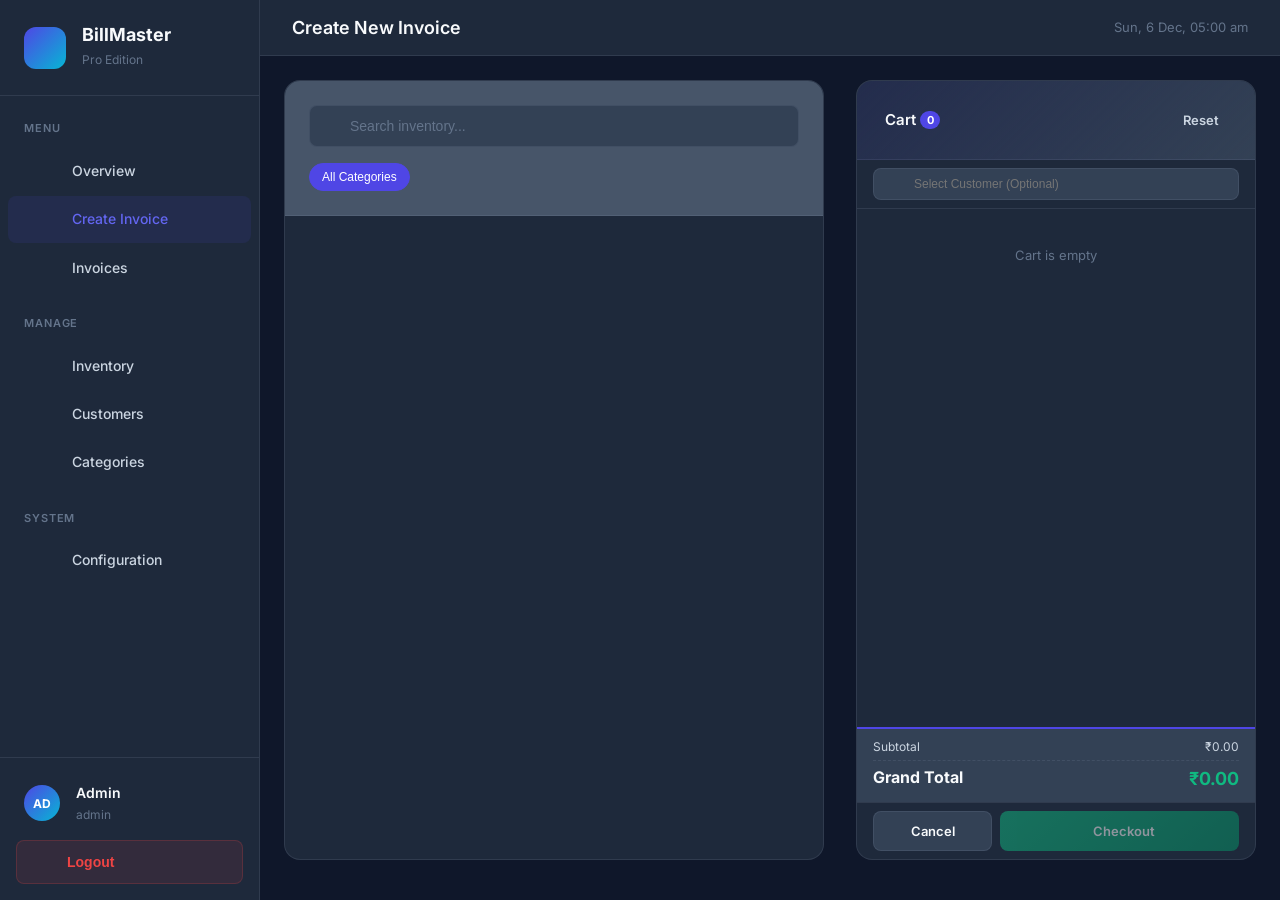
==== commit 57ccf1a3: "Fix broken merge: resolve all committed conflict markers, repair login The merge commit 3a62569 was " ====
--- a/static/billing.html
+++ b/static/billing.html
@@ -14,10 +14,7 @@
     <link rel="stylesheet" href="assets/css/style.css" />
     <link rel="stylesheet" href="assets/css/layout.css" />
     <link rel="stylesheet" href="assets/css/billing.css" />
-<<<<<<< HEAD
-=======
     <script src="https://unpkg.com/lucide@latest"></script>
->>>>>>> 4f151ba889a92f5cfc2a6138a048400af67ad5de
   </head>
   <body>
     <div class="app-layout">
@@ -27,12 +24,6 @@
       <aside class="sidebar">
         <button class="sidebar-close" onclick="closeSidebar()">×</button>
         <div class="sidebar-header">
-<<<<<<< HEAD
-          <div class="sidebar-logo">💼</div>
-          <div class="sidebar-brand">
-            <h1>BillMaster</h1>
-            <span>Pro Billing</span>
-=======
           <div class="sidebar-logo">
             <i
               data-lucide="layout-dashboard"
@@ -42,7 +33,6 @@
           <div class="sidebar-brand">
             <h1>BillMaster</h1>
             <span>Pro Edition</span>
->>>>>>> 4f151ba889a92f5cfc2a6138a048400af67ad5de
           </div>
         </div>
 
@@ -50,17 +40,6 @@
           <div class="nav-section">
             <div class="nav-section-title">Menu</div>
             <a href="dashboard.html" class="nav-item">
-<<<<<<< HEAD
-              <span class="nav-item-icon">📊</span>
-              <span class="nav-item-text">Dashboard</span>
-            </a>
-            <a href="billing.html" class="nav-item active">
-              <span class="nav-item-icon">🧾</span>
-              <span class="nav-item-text">New Bill</span>
-            </a>
-            <a href="invoices.html" class="nav-item">
-              <span class="nav-item-icon">📋</span>
-=======
               <span class="nav-item-icon"
                 ><i data-lucide="bar-chart-3"></i
               ></span>
@@ -72,7 +51,6 @@
             </a>
             <a href="invoices.html" class="nav-item">
               <span class="nav-item-icon"><i data-lucide="file-text"></i></span>
->>>>>>> 4f151ba889a92f5cfc2a6138a048400af67ad5de
               <span class="nav-item-text">Invoices</span>
             </a>
           </div>
@@ -80,17 +58,6 @@
           <div class="nav-section">
             <div class="nav-section-title">Manage</div>
             <a href="products.html" class="nav-item">
-<<<<<<< HEAD
-              <span class="nav-item-icon">📦</span>
-              <span class="nav-item-text">Products</span>
-            </a>
-            <a href="customers.html" class="nav-item">
-              <span class="nav-item-icon">👥</span>
-              <span class="nav-item-text">Customers</span>
-            </a>
-            <a href="categories.html" class="nav-item">
-              <span class="nav-item-icon">🏷️</span>
-=======
               <span class="nav-item-icon"><i data-lucide="package"></i></span>
               <span class="nav-item-text">Inventory</span>
             </a>
@@ -100,7 +67,6 @@
             </a>
             <a href="categories.html" class="nav-item">
               <span class="nav-item-icon"><i data-lucide="tag"></i></span>
->>>>>>> 4f151ba889a92f5cfc2a6138a048400af67ad5de
               <span class="nav-item-text">Categories</span>
             </a>
           </div>
@@ -108,27 +74,13 @@
           <div class="nav-section">
             <div class="nav-section-title">System</div>
             <a href="settings.html" class="nav-item">
-<<<<<<< HEAD
-              <span class="nav-item-icon">⚙️</span>
-              <span class="nav-item-text">Settings</span>
-=======
               <span class="nav-item-icon"><i data-lucide="settings"></i></span>
               <span class="nav-item-text">Configuration</span>
->>>>>>> 4f151ba889a92f5cfc2a6138a048400af67ad5de
             </a>
           </div>
         </nav>
 
         <div class="sidebar-footer">
-<<<<<<< HEAD
-          <div class="user-profile" onclick="BillMaster.auth.logout()">
-            <div class="user-avatar">AD</div>
-            <div class="user-info">
-              <div class="user-name">Admin</div>
-              <div class="user-role">Logout</div>
-            </div>
-          </div>
-=======
           <div class="user-profile">
             <div class="user-avatar">AD</div>
             <div class="user-info">
@@ -140,7 +92,6 @@
             <i data-lucide="log-out"></i>
             <span>Logout</span>
           </button>
->>>>>>> 4f151ba889a92f5cfc2a6138a048400af67ad5de
         </div>
       </aside>
 
@@ -148,15 +99,10 @@
       <main class="main-content">
         <header class="main-header">
           <div class="header-left">
-<<<<<<< HEAD
-            <button class="sidebar-toggle" onclick="openSidebar()">☰</button>
-            <h2 class="page-title">🧾 New Bill</h2>
-=======
             <button class="sidebar-toggle" onclick="openSidebar()">
               <i data-lucide="menu"></i>
             </button>
             <h2 class="page-title">Create New Invoice</h2>
->>>>>>> 4f151ba889a92f5cfc2a6138a048400af67ad5de
           </div>
           <div class="header-right">
             <span
@@ -172,17 +118,6 @@
             <div class="product-section">
               <div class="product-header">
                 <div class="product-search">
-<<<<<<< HEAD
-                  <span class="product-search-icon">🔍</span>
-                  <input
-                    type="text"
-                    id="productSearch"
-                    placeholder="Search products..."
-                  />
-                </div>
-                <div class="category-filter" id="categoryFilters">
-                  <button class="category-btn active" data-id="">All</button>
-=======
                   <span class="product-search-icon"
                     ><i data-lucide="search" style="width: 16px"></i
                   ></span>
@@ -196,7 +131,6 @@
                   <button class="category-btn active" data-id="">
                     All Categories
                   </button>
->>>>>>> 4f151ba889a92f5cfc2a6138a048400af67ad5de
                 </div>
               </div>
               <div class="product-grid" id="productGrid"></div>
@@ -206,32 +140,16 @@
             <div class="cart-section">
               <div class="cart-header">
                 <h3 class="cart-title">
-<<<<<<< HEAD
-                  <span>🛒</span>
-=======
                   <i data-lucide="shopping-cart"></i>
->>>>>>> 4f151ba889a92f5cfc2a6138a048400af67ad5de
                   <span>Cart</span>
                   <span class="cart-count" id="cartCount">0</span>
                 </h3>
                 <button class="btn btn-sm btn-ghost" onclick="clearCart()">
-<<<<<<< HEAD
-                  Clear
-=======
                   Reset
->>>>>>> 4f151ba889a92f5cfc2a6138a048400af67ad5de
                 </button>
               </div>
 
               <div class="customer-select">
-<<<<<<< HEAD
-                <input
-                  type="text"
-                  id="customerSearch"
-                  class="customer-select-input"
-                  placeholder="👤 Customer (optional)"
-                />
-=======
                 <div
                   class="customer-search-wrapper"
                   style="position: relative; display: flex; align-items: center"
@@ -253,7 +171,6 @@
                     placeholder="Select Customer (Optional)"
                   />
                 </div>
->>>>>>> 4f151ba889a92f5cfc2a6138a048400af67ad5de
                 <div
                   id="customerDropdown"
                   class="customer-dropdown"
@@ -264,16 +181,12 @@
 
               <div class="cart-items" id="cartItems">
                 <div class="cart-empty">
-<<<<<<< HEAD
-                  <div class="cart-empty-icon">🛒</div>
-=======
                   <div class="cart-empty-icon">
                     <i
                       data-lucide="shopping-basket"
                       style="width: 48px; height: 48px"
                     ></i>
                   </div>
->>>>>>> 4f151ba889a92f5cfc2a6138a048400af67ad5de
                   <p>Cart is empty</p>
                 </div>
               </div>
@@ -281,17 +194,12 @@
               <!-- Cart Footer - Fixed at Bottom -->
               <div class="cart-footer">
                 <div class="cart-summary" id="cartSummary">
-<<<<<<< HEAD
-                  <div class="summary-row total">
-                    <span>Subtotal</span>
-=======
                   <div class="summary-row">
                     <span>Subtotal</span>
                     <span id="subtotal">₹0.00</span>
                   </div>
                   <div class="summary-row total">
                     <span>Grand Total</span>
->>>>>>> 4f151ba889a92f5cfc2a6138a048400af67ad5de
                     <span class="amount" id="total">₹0.00</span>
                   </div>
                 </div>
@@ -306,11 +214,7 @@
                     id="checkoutBtn"
                     disabled
                   >
-<<<<<<< HEAD
-                    <span>💳</span>
-=======
                     <i data-lucide="credit-card"></i>
->>>>>>> 4f151ba889a92f5cfc2a6138a048400af67ad5de
                     <span>Checkout</span>
                   </button>
                 </div>
@@ -323,104 +227,13 @@
 
     <!-- Checkout Modal -->
     <div class="modal-overlay" id="checkoutModal">
-<<<<<<< HEAD
-      <div class="modal">
-        <div class="modal-header">
-          <h3 class="modal-title">💳 Complete Payment</h3>
-=======
       <div class="modal" id="checkoutModalContent">
         <div class="modal-header">
           <h3 class="modal-title">Secure Checkout</h3>
->>>>>>> 4f151ba889a92f5cfc2a6138a048400af67ad5de
           <button
             class="modal-close"
             onclick="BillMaster.modal.close('checkoutModal')"
           >
-<<<<<<< HEAD
-            ×
-          </button>
-        </div>
-        <div class="modal-body">
-          <div
-            id="checkoutSummary"
-            style="
-              background: var(--bg-tertiary);
-              padding: var(--space-md);
-              border-radius: var(--radius-md);
-              margin-bottom: var(--space-lg);
-            "
-          ></div>
-
-          <div
-            style="
-              display: grid;
-              grid-template-columns: 1fr 1fr 1fr;
-              gap: var(--space-md);
-            "
-          >
-            <div class="form-group">
-              <label class="form-label">Discount (%)</label>
-              <input
-                type="number"
-                id="discountPerc"
-                class="form-input"
-                value="0"
-                min="0"
-                max="100"
-                step="0.1"
-                oninput="updateCheckoutTotals()"
-              />
-            </div>
-
-            <div class="form-group" style="grid-column: span 3;">
-              <label class="form-label">Select Payment Method</label>
-              <div class="payment-methods-grid">
-                <div class="pay-method-item active" data-value="cash">
-                  <span class="pay-icon">💵</span>
-                  <span class="pay-label">Cash</span>
-                </div>
-                <div class="pay-method-item" data-value="card">
-                  <span class="pay-icon">💳</span>
-                  <span class="pay-label">Card</span>
-                </div>
-                <div class="pay-method-item" data-value="upi">
-                  <span class="pay-icon">📱</span>
-                  <span class="pay-label">UPI / QR</span>
-                </div>
-              </div>
-              <input type="hidden" id="paymentMethod" value="cash" />
-            </div>
-
-            <div class="form-group" style="grid-column: span 3;">
-              <label class="form-label">Payment Status</label>
-              <div class="status-grid">
-                <div class="status-item active paid" id="statusPaid" data-value="paid">
-                  <span>✅</span>
-                  <span>Paid Full</span>
-                </div>
-                <div class="status-item pending" id="statusPending" data-value="pending">
-                  <span>⏳</span>
-                  <span>Pending / Partial</span>
-                </div>
-              </div>
-              <input type="hidden" id="paymentStatus" value="paid" />
-            </div>
-          </div>
-
-          <!-- Dynamic Payment Details -->
-          <div id="paymentDetailsSection" style="margin-top: var(--space-md); padding: var(--space-md); background: rgba(255,255,255,0.03); border-radius: var(--radius-lg); border: 1px dashed var(--border-color);">
-            
-            <!-- Cash Details -->
-            <div id="cashDetails" class="payment-detail-box">
-              <div style="display: grid; grid-template-columns: 1fr 1fr; gap: var(--space-md);">
-                <div class="form-group" style="margin-bottom: 0;">
-                  <label class="form-label">Amount Received (₹)</label>
-                  <input type="number" id="amountReceived" class="form-input" placeholder="0.00" oninput="calculateChange()" />
-                </div>
-                <div class="form-group" style="margin-bottom: 0;">
-                  <label class="form-label">Change to Return</label>
-                  <div id="changeReturn" style="font-size: 1.25rem; font-weight: 700; color: var(--warning); padding: 0.5rem 0;">₹0.00</div>
-=======
             <i data-lucide="x" style="width: 20px"></i>
           </button>
         </div>
@@ -538,23 +351,10 @@
                   >
                     ₹0.00
                   </div>
->>>>>>> 4f151ba889a92f5cfc2a6138a048400af67ad5de
                 </div>
               </div>
             </div>
 
-<<<<<<< HEAD
-            <!-- Card Details -->
-            <div id="cardDetails" class="payment-detail-box" style="display: none;">
-              <div style="display: grid; grid-template-columns: 1fr 1fr; gap: var(--space-md);">
-                <div class="form-group" style="margin-bottom: 0;">
-                  <label class="form-label">Last 4 Digits</label>
-                  <input type="text" id="cardLastDigits" class="form-input" placeholder="xxxx" maxlength="4" />
-                </div>
-                <div class="form-group" style="margin-bottom: 0;">
-                  <label class="form-label">Transaction ID</label>
-                  <input type="text" id="cardTxnId" class="form-input" placeholder="Ref No." />
-=======
             <div
               id="cardDetails"
               class="payment-method-details"
@@ -600,31 +400,10 @@
                     placeholder="***"
                     maxlength="3"
                   />
->>>>>>> 4f151ba889a92f5cfc2a6138a048400af67ad5de
                 </div>
               </div>
             </div>
 
-<<<<<<< HEAD
-            <!-- UPI/Bank Details -->
-            <div id="upiDetails" class="payment-detail-box" style="display: none;">
-              <div style="display: flex; flex-direction: column; align-items: center; gap: var(--space-md);">
-                <div id="upiQRContainer" style="background: white; padding: 10px; border-radius: var(--radius-md); display: none;">
-                    <!-- QR Placeholder -->
-                    <img id="upiQRCode" src="" style="width: 150px; height: 150px; display: block;" alt="Scan to Pay" />
-                    <div style="color: #333; font-size: 0.7rem; font-weight: 700; text-align: center; margin-top: 5px;">Scan & Pay</div>
-                </div>
-                <div class="form-group" style="margin-bottom: 0; width: 100%;">
-                  <label class="form-label">Transaction Reference (UPI/Bank)</label>
-                  <input type="text" id="upiRefId" class="form-input" placeholder="Enter Ref ID or UTR" />
-                </div>
-              </div>
-            </div>
-
-          </div>
-        </div>
-        <div class="modal-footer">
-=======
             <div
               id="upiDetails"
               class="payment-method-details"
@@ -692,24 +471,18 @@
           </div>
         </div>
         <div class="modal-footer" id="checkoutFooter">
->>>>>>> 4f151ba889a92f5cfc2a6138a048400af67ad5de
           <button
             class="btn btn-secondary"
             onclick="BillMaster.modal.close('checkoutModal')"
           >
             Cancel
           </button>
-<<<<<<< HEAD
-          <button class="btn btn-success" onclick="processPayment()">
-            Complete Payment
-=======
           <button
             class="btn btn-success"
             onclick="processPayment()"
             id="confirmPaymentBtn"
           >
             <span>✓</span> Confirm & Pay
->>>>>>> 4f151ba889a92f5cfc2a6138a048400af67ad5de
           </button>
         </div>
       </div>
@@ -721,14 +494,10 @@
         categories = [],
         cart = [],
         customers = [],
-<<<<<<< HEAD
-        selectedCustomer = null;
-=======
         settings = {},
         selectedCustomer = null,
         currentPaymentMethod = "cash",
         upiVerified = false;
->>>>>>> 4f151ba889a92f5cfc2a6138a048400af67ad5de
 
       // Sidebar Functions
       function openSidebar() {
@@ -762,72 +531,12 @@
 
       // Init
       document.addEventListener("DOMContentLoaded", async () => {
-<<<<<<< HEAD
-=======
         lucide.createIcons();
->>>>>>> 4f151ba889a92f5cfc2a6138a048400af67ad5de
         await BillMaster.auth.requireAuth();
         await initUserInfo();
         await loadData();
         initSearch();
         initCustomerSearch();
-<<<<<<< HEAD
-        initPaymentMethods();
-      });
-
-      function initPaymentMethods() {
-        // Payment Method Selection
-        const methods = document.querySelectorAll('.pay-method-item[data-value]');
-        methods.forEach(method => {
-          method.addEventListener('click', () => {
-            methods.forEach(m => m.classList.remove('active'));
-            method.classList.add('active');
-            
-            const val = method.dataset.value;
-            document.getElementById('paymentMethod').value = val;
-            
-            // Toggle Detail Boxes
-            document.getElementById('paymentDetailsSection').style.display = 'block';
-            document.getElementById('cashDetails').style.display = val === 'cash' ? 'block' : 'none';
-            document.getElementById('cardDetails').style.display = val === 'card' ? 'block' : 'none';
-            document.getElementById('upiDetails').style.display = (val === 'upi' || val === 'bank_transfer') ? 'block' : 'none';
-            
-            if (val === 'upi') {
-                showUPIQR();
-            } else {
-                document.getElementById('upiQRContainer').style.display = 'none';
-            }
-            
-            if (val === 'cash') {
-                calculateChange();
-                document.getElementById('amountReceived').focus();
-            }
-          });
-        });
-
-        // Payment Status Selection
-        const statusItems = document.querySelectorAll('.status-item');
-        statusItems.forEach(item => {
-          item.addEventListener('click', () => {
-            statusItems.forEach(si => si.classList.remove('active'));
-            item.classList.add('active');
-            document.getElementById('paymentStatus').value = item.dataset.value;
-          });
-        });
-      }
-
-      async function loadData() {
-        // Load Settings for QR
-        const settingsRes = await BillMaster.api.get("settings.php?action=get");
-        if (settingsRes.success) {
-            window.billmasterSettings = settingsRes.data;
-        }
-
-        const [catRes, prodRes, custRes] = await Promise.all([
-          BillMaster.api.get("categories.php?action=list"),
-          BillMaster.api.get("products.php?action=list&active_only=true"),
-          BillMaster.api.get("customers.php?action=list"),
-=======
       });
 
       async function loadData() {
@@ -836,7 +545,6 @@
           BillMaster.api.get("products.php?action=list&active_only=true"),
           BillMaster.api.get("customers.php?action=list"),
           BillMaster.api.get("settings.php?action=get"),
->>>>>>> 4f151ba889a92f5cfc2a6138a048400af67ad5de
         ]);
 
         if (catRes.success) {
@@ -848,10 +556,7 @@
           renderProducts();
         }
         if (custRes.success) customers = custRes.data;
-<<<<<<< HEAD
-=======
         if (setRes.success) settings = setRes.data;
->>>>>>> 4f151ba889a92f5cfc2a6138a048400af67ad5de
       }
 
       function renderCategories() {
@@ -931,13 +636,9 @@
           const matches = customers.filter(
             (c) =>
               c.name.toLowerCase().includes(val) ||
-<<<<<<< HEAD
-              (c.phone && c.phone.includes(val)),
-=======
               (c.phone && c.phone.includes(val)) ||
               (c.customer_number &&
                 c.customer_number.toLowerCase().includes(val)),
->>>>>>> 4f151ba889a92f5cfc2a6138a048400af67ad5de
           );
           if (matches.length) {
             dropdown.innerHTML = matches
@@ -963,14 +664,6 @@
         document.getElementById("customerSearch").style.display = "none";
         document.getElementById("customerDropdown").style.display = "none";
         document.getElementById("selectedCustomer").style.display = "block";
-<<<<<<< HEAD
-        document.getElementById("selectedCustomer").innerHTML = `
-          <div class="selected-customer">
-            <span class="selected-customer-info">👤 ${BillMaster.utils.escapeHtml(selectedCustomer.name)}</span>
-            ${selectedCustomer.default_discount > 0 ? `<span class="badge badge-success" style="font-size: 0.7rem; margin-left: 8px;">🎁 ${selectedCustomer.default_discount}% Disc.</span>` : ""}
-            <button class="selected-customer-remove" onclick="removeCustomer()">×</button>
-          </div>`;
-=======
 
         let badge = "";
         if (selectedCustomer.status === "regular") {
@@ -984,7 +677,6 @@
           </div>`;
 
         renderCart(); // Re-render to apply discount
->>>>>>> 4f151ba889a92f5cfc2a6138a048400af67ad5de
       }
 
       function removeCustomer() {
@@ -992,10 +684,7 @@
         document.getElementById("customerSearch").style.display = "block";
         document.getElementById("customerSearch").value = "";
         document.getElementById("selectedCustomer").style.display = "none";
-<<<<<<< HEAD
-=======
         renderCart(); // Re-render to remove discount
->>>>>>> 4f151ba889a92f5cfc2a6138a048400af67ad5de
       }
 
       function addToCart(productId) {
@@ -1017,10 +706,6 @@
             quantity: 1,
             unit: product.unit,
             max: product.stock_quantity,
-<<<<<<< HEAD
-            gst_rate: parseFloat(product.effective_gst || 0),
-=======
->>>>>>> 4f151ba889a92f5cfc2a6138a048400af67ad5de
           });
         }
         renderCart();
@@ -1054,11 +739,7 @@
       function renderCart() {
         const container = document.getElementById("cartItems");
         const countEl = document.getElementById("cartCount");
-<<<<<<< HEAD
-        const totalEl = document.getElementById("total");
-=======
         const summaryEl = document.getElementById("cartSummary");
->>>>>>> 4f151ba889a92f5cfc2a6138a048400af67ad5de
         const checkoutBtn = document.getElementById("checkoutBtn");
 
         countEl.textContent = cart.reduce((sum, i) => sum + i.quantity, 0);
@@ -1066,9 +747,6 @@
         if (!cart.length) {
           container.innerHTML =
             '<div class="cart-empty"><div class="cart-empty-icon">🛒</div><p>Cart is empty</p></div>';
-<<<<<<< HEAD
-          totalEl.textContent = "₹0.00";
-=======
           summaryEl.innerHTML = `
                   <div class="summary-row">
                     <span>Subtotal</span>
@@ -1078,15 +756,11 @@
                     <span>Grand Total</span>
                     <span class="amount" id="total">₹0.00</span>
                   </div>`;
->>>>>>> 4f151ba889a92f5cfc2a6138a048400af67ad5de
           checkoutBtn.disabled = true;
           return;
         }
 
         const subtotal = cart.reduce((sum, i) => sum + i.price * i.quantity, 0);
-<<<<<<< HEAD
-        totalEl.textContent = BillMaster.utils.formatCurrency(subtotal);
-=======
         let discount = 0;
         let discountHtml = "";
 
@@ -1115,7 +789,6 @@
                 <span class="amount">${BillMaster.utils.formatCurrency(total)}</span>
               </div>`;
 
->>>>>>> 4f151ba889a92f5cfc2a6138a048400af67ad5de
         checkoutBtn.disabled = false;
 
         container.innerHTML = cart
@@ -1139,100 +812,6 @@
           .join("");
       }
 
-<<<<<<< HEAD
-      function openCheckout() {
-        if (!cart.length) return;
-        // Apply customer's default discount if available
-        document.getElementById("discountPerc").value =
-          selectedCustomer?.default_discount || 0;
-        updateCheckoutTotals();
-        BillMaster.modal.open("checkoutModal");
-      }
-
-      function updateCheckoutTotals() {
-        const subtotal = cart.reduce((sum, i) => sum + i.price * i.quantity, 0);
-        const taxTotal = cart.reduce(
-          (sum, i) => sum + i.price * i.quantity * (i.gst_rate / 100),
-          0,
-        );
-        const discPerc =
-          parseFloat(document.getElementById("discountPerc").value) || 0;
-        const totalBeforeDisc = subtotal + taxTotal;
-        const discAmount = totalBeforeDisc * (discPerc / 100);
-        const finalTotal = totalBeforeDisc - discAmount;
-        
-        // Store for change calculation
-        window.currentFinalTotal = finalTotal;
-
-        document.getElementById("checkoutSummary").innerHTML = `
-          <div style="display: grid; grid-template-columns: repeat(4, 1fr); gap: var(--space-sm); text-align: center;">
-            <div style="padding: var(--space-xs); border-right: 1px solid var(--border-color);">
-                <div style="font-size: 0.75rem; color: var(--text-muted); margin-bottom: 2px;">Items</div>
-                <div style="font-weight: 600;">${BillMaster.utils.formatCurrency(subtotal)}</div>
-            </div>
-            <div style="padding: var(--space-xs); border-right: 1px solid var(--border-color);">
-                <div style="font-size: 0.75rem; color: var(--text-muted); margin-bottom: 2px;">GST</div>
-                <div style="font-weight: 600;">${BillMaster.utils.formatCurrency(taxTotal)}</div>
-            </div>
-            <div style="padding: var(--space-xs); border-right: 1px solid var(--border-color);">
-                <div style="font-size: 0.75rem; color: var(--text-muted); margin-bottom: 2px;">Disc.</div>
-                <div style="font-weight: 600; color: var(--danger);">${BillMaster.utils.formatCurrency(discAmount)}</div>
-            </div>
-            <div style="padding: var(--space-xs);">
-                <div style="font-size: 0.75rem; color: var(--text-muted); margin-bottom: 2px;">Grand Total</div>
-                <div style="font-weight: 700; color: var(--success); font-size: 1.125rem;">${BillMaster.utils.formatCurrency(finalTotal)}</div>
-            </div>
-          </div>
-          ${selectedCustomer ? `<div style="margin-top: var(--space-sm); font-size: 0.8125rem; color: var(--text-muted); text-align: center; border-top: 1px dashed var(--border-color); pt: 8px;">👤 ${BillMaster.utils.escapeHtml(selectedCustomer.name)}</div>` : ""}
-        `;
-      }
-
-      function calculateChange() {
-        const received = parseFloat(document.getElementById('amountReceived').value) || 0;
-        const total = window.currentFinalTotal || 0;
-        const change = Math.max(0, received - total);
-        document.getElementById('changeReturn').textContent = BillMaster.utils.formatCurrency(change);
-        
-        if (received < total && received > 0) {
-            document.getElementById('changeReturn').style.color = 'var(--danger)';
-        } else {
-            document.getElementById('changeReturn').style.color = 'var(--warning)';
-        }
-      }
-
-      function showUPIQR() {
-        const upiId = window.billmasterSettings?.upi_id;
-        const shopName = window.billmasterSettings?.shop_name || "BillMaster";
-        const total = window.currentFinalTotal || 0;
-        
-        if (upiId) {
-            // Generate standard UPI Google Pay/PhonePe QR URL
-            const upiUrl = `upi://pay?pa=${upiId}&pn=${encodeURIComponent(shopName)}&am=${total}&cu=INR`;
-            const qrApiUrl = `https://api.qrserver.com/v1/create-qr-code/?size=150x150&data=${encodeURIComponent(upiUrl)}`;
-            
-            document.getElementById('upiQRCode').src = qrApiUrl;
-            document.getElementById('upiQRContainer').style.display = 'block';
-        } else {
-            document.getElementById('upiQRContainer').style.display = 'none';
-        }
-      }
-
-      async function processPayment() {
-        const paymentMethod = document.getElementById("paymentMethod").value;
-        const amountReceived = parseFloat(document.getElementById('amountReceived').value) || 0;
-        
-        // Basic Validation
-        if (paymentMethod === 'cash' && amountReceived < window.currentFinalTotal) {
-            if (!confirm("Received amount is less than the total. Register as debt/pending?")) {
-                return;
-            }
-        }
-        if (paymentMethod === 'card' && !document.getElementById('cardLastDigits').value) {
-            BillMaster.toast.warning("Please enter card digits for verification");
-            return;
-        }
-
-=======
       function setPaymentMethod(method) {
         currentPaymentMethod = method;
         document.querySelectorAll(".payment-method-card").forEach((card) => {
@@ -1473,7 +1052,6 @@
         btn.innerHTML =
           '<span class="spinner spinner-sm"></span> Finalizing Transaction...';
 
->>>>>>> 4f151ba889a92f5cfc2a6138a048400af67ad5de
         const data = {
           customer_id: selectedCustomer?.id || null,
           items: cart.map((i) => ({
@@ -1481,44 +1059,17 @@
             quantity: i.quantity,
             unit_price: i.price,
           })),
-<<<<<<< HEAD
-          discount_percentage:
-            parseFloat(document.getElementById("discountPerc").value) || 0,
-          payment_method: paymentMethod,
-          payment_status: document.getElementById("paymentStatus").value,
-          payment_details: {
-            received: amountReceived,
-            card_digits: document.getElementById('cardLastDigits').value,
-            txn_id: document.getElementById('cardTxnId').value || document.getElementById('upiRefId').value
-          }
-=======
           subtotal: subtotal,
           discount_amount: discount,
           total_amount: total,
           payment_method: currentPaymentMethod,
           payment_status: "paid",
->>>>>>> 4f151ba889a92f5cfc2a6138a048400af67ad5de
         };
 
         const result = await BillMaster.api.post(
           "invoices.php?action=create",
           data,
         );
-<<<<<<< HEAD
-        if (result.success) {
-          BillMaster.toast.success("Invoice created successfully!");
-          BillMaster.modal.close("checkoutModal");
-          clearCart();
-          await loadData();
-
-          if (confirm("Invoice created! Do you want to print it?")) {
-            window.open(`invoices.html?print=${result.invoice_id}`, "_blank");
-          }
-        } else {
-          BillMaster.toast.error(result.message || "Failed to create invoice");
-        }
-      }
-=======
 
         if (result.success) {
           showSuccessScreen(result.invoice_id);
@@ -1566,7 +1117,6 @@
         // The next 'openCheckout' will rebuild the summary anyway
         setTimeout(() => window.location.reload(), 100);
       }
->>>>>>> 4f151ba889a92f5cfc2a6138a048400af67ad5de
     </script>
   </body>
 </html>
--- a/static/assets/css/style.css
+++ b/static/assets/css/style.css
@@ -1,102 +1,6 @@
 /* BillMaster Pro - Professional Design System */
 /* Clean, Modern, Corporate UI */
 
-<<<<<<< HEAD
-@import url('https://fonts.googleapis.com/css2?family=Inter:wght@300;400;500;600;700;800&display=swap');
-
-/* CSS Variables - Professional Color Palette */
-:root {
-    /* Primary Colors */
-    --primary: #4f46e5;
-    --primary-dark: #4338ca;
-    --primary-light: #6366f1;
-    --primary-pale: rgba(79, 70, 229, 0.1);
-    
-    /* Secondary Colors */
-    --secondary: #06b6d4;
-    --secondary-dark: #0891b2;
-    
-    /* Status Colors */
-    --success: #10b981;
-    --success-pale: rgba(16, 185, 129, 0.1);
-    --warning: #f59e0b;
-    --warning-pale: rgba(245, 158, 11, 0.1);
-    --danger: #ef4444;
-    --danger-pale: rgba(239, 68, 68, 0.1);
-    --info: #3b82f6;
-    --info-pale: rgba(59, 130, 246, 0.1);
-    
-    /* Neutral Colors - Dark Theme */
-    --bg-primary: #0f172a;
-    --bg-secondary: #1e293b;
-    --bg-tertiary: #334155;
-    --bg-hover: #475569;
-    
-    /* Text Colors */
-    --text-primary: #f8fafc;
-    --text-secondary: #cbd5e1;
-    --text-muted: #64748b;
-    --text-dark: #1e293b;
-    
-    /* Border Colors */
-    --border-color: rgba(148, 163, 184, 0.15);
-    --border-focus: var(--primary);
-    
-    /* Shadows */
-    --shadow-sm: 0 1px 2px rgba(0, 0, 0, 0.3);
-    --shadow-md: 0 4px 6px rgba(0, 0, 0, 0.3);
-    --shadow-lg: 0 10px 25px rgba(0, 0, 0, 0.4);
-    --shadow-xl: 0 20px 40px rgba(0, 0, 0, 0.5);
-    --shadow-primary: 0 4px 20px rgba(79, 70, 229, 0.4);
-    
-    /* Border Radius */
-    --radius-sm: 6px;
-    --radius-md: 8px;
-    --radius-lg: 12px;
-    --radius-xl: 16px;
-    --radius-2xl: 20px;
-    --radius-full: 9999px;
-    
-    /* Spacing */
-    --space-xs: 0.25rem;
-    --space-sm: 0.5rem;
-    --space-md: 1rem;
-    --space-lg: 1.5rem;
-    --space-xl: 2rem;
-    --space-2xl: 3rem;
-    
-    /* Typography */
-    --font-sans: 'Inter', -apple-system, BlinkMacSystemFont, 'Segoe UI', sans-serif;
-    --font-mono: 'JetBrains Mono', 'Fira Code', monospace;
-    
-    /* Transitions */
-    --transition-fast: 150ms ease;
-    --transition-base: 250ms ease;
-    --transition-slow: 350ms ease;
-}
-
-/* Reset & Base Styles */
-*, *::before, *::after {
-    margin: 0;
-    padding: 0;
-    box-sizing: border-box;
-}
-
-html {
-    font-size: 16px;
-    scroll-behavior: smooth;
-    -webkit-font-smoothing: antialiased;
-    -moz-osx-font-smoothing: grayscale;
-}
-
-body {
-    font-family: var(--font-sans);
-    background: var(--bg-primary);
-    color: var(--text-primary);
-    line-height: 1.6;
-    min-height: 100vh;
-    overflow-x: hidden;
-=======
 @import url("https://fonts.googleapis.com/css2?family=Inter:wght@300;400;500;600;700;800&display=swap");
 
 /* CSS Variables - Professional Color Palette */
@@ -196,28 +100,10 @@
   line-height: 1.6;
   min-height: 100vh;
   overflow-x: hidden;
->>>>>>> 4f151ba889a92f5cfc2a6138a048400af67ad5de
 }
 
 /* Scrollbar Styling */
 ::-webkit-scrollbar {
-<<<<<<< HEAD
-    width: 6px;
-    height: 6px;
-}
-
-::-webkit-scrollbar-track {
-    background: var(--bg-secondary);
-}
-
-::-webkit-scrollbar-thumb {
-    background: var(--bg-tertiary);
-    border-radius: var(--radius-full);
-}
-
-::-webkit-scrollbar-thumb:hover {
-    background: var(--bg-hover);
-=======
   width: 6px;
   height: 6px;
 }
@@ -233,55 +119,16 @@
 
 ::-webkit-scrollbar-thumb:hover {
   background: var(--bg-hover);
->>>>>>> 4f151ba889a92f5cfc2a6138a048400af67ad5de
 }
 
 /* Selection */
 ::selection {
-<<<<<<< HEAD
-    background: var(--primary);
-    color: white;
-=======
   background: var(--primary);
   color: white;
->>>>>>> 4f151ba889a92f5cfc2a6138a048400af67ad5de
 }
 
 /* Links */
 a {
-<<<<<<< HEAD
-    color: var(--primary-light);
-    text-decoration: none;
-    transition: color var(--transition-fast);
-}
-
-a:hover {
-    color: var(--primary);
-}
-
-/* Headings */
-h1, h2, h3, h4, h5, h6 {
-    font-weight: 600;
-    line-height: 1.3;
-    color: var(--text-primary);
-}
-
-h1 { font-size: 2rem; }
-h2 { font-size: 1.5rem; }
-h3 { font-size: 1.25rem; }
-h4 { font-size: 1.125rem; }
-h5 { font-size: 1rem; }
-h6 { font-size: 0.875rem; }
-
-/* Glass Card */
-.glass-card {
-    background: rgba(30, 41, 59, 0.8);
-    backdrop-filter: blur(12px);
-    -webkit-backdrop-filter: blur(12px);
-    border: 1px solid var(--border-color);
-    border-radius: var(--radius-xl);
-    box-shadow: var(--shadow-lg);
-=======
   color: var(--primary-light);
   text-decoration: none;
   transition: color var(--transition-fast);
@@ -332,59 +179,10 @@
   box-shadow: var(--shadow-lg);
   padding: var(--space-lg);
   margin-bottom: var(--space-lg);
->>>>>>> 4f151ba889a92f5cfc2a6138a048400af67ad5de
 }
 
 /* Stat Cards */
 .stat-card {
-<<<<<<< HEAD
-    background: var(--bg-secondary);
-    border: 1px solid var(--border-color);
-    border-radius: var(--radius-lg);
-    padding: var(--space-lg);
-    transition: all var(--transition-base);
-}
-
-.stat-card:hover {
-    border-color: var(--primary);
-    transform: translateY(-2px);
-    box-shadow: var(--shadow-primary);
-}
-
-.stat-card-header {
-    display: flex;
-    align-items: center;
-    justify-content: space-between;
-    margin-bottom: var(--space-md);
-}
-
-.stat-card-icon {
-    width: 48px;
-    height: 48px;
-    border-radius: var(--radius-lg);
-    display: flex;
-    align-items: center;
-    justify-content: center;
-    font-size: 1.5rem;
-}
-
-.stat-card-icon.primary { background: var(--primary-pale); }
-.stat-card-icon.success { background: var(--success-pale); }
-.stat-card-icon.warning { background: var(--warning-pale); }
-.stat-card-icon.danger { background: var(--danger-pale); }
-
-.stat-card-value {
-    font-size: 1.75rem;
-    font-weight: 700;
-    color: var(--text-primary);
-    margin-bottom: var(--space-xs);
-}
-
-.stat-card-label {
-    font-size: 0.875rem;
-    color: var(--text-muted);
-    font-weight: 500;
-=======
   background: var(--bg-secondary);
   border: 1px solid var(--border-color);
   border-radius: var(--radius-lg);
@@ -468,16 +266,10 @@
 
 .stat-card.compact .stat-card-label {
   font-size: 0.75rem;
->>>>>>> 4f151ba889a92f5cfc2a6138a048400af67ad5de
 }
 
 /* Card Grid */
 .card-grid {
-<<<<<<< HEAD
-    display: grid;
-    grid-template-columns: repeat(auto-fit, minmax(260px, 1fr));
-    gap: var(--space-lg);
-=======
   display: grid;
   grid-template-columns: repeat(auto-fit, minmax(240px, 1fr));
   gap: var(--space-lg);
@@ -499,38 +291,10 @@
   .stats-grid {
     grid-template-columns: 1fr;
   }
->>>>>>> 4f151ba889a92f5cfc2a6138a048400af67ad5de
 }
 
 /* Buttons */
 .btn {
-<<<<<<< HEAD
-    display: inline-flex;
-    align-items: center;
-    justify-content: center;
-    gap: var(--space-sm);
-    padding: 0.625rem 1.25rem;
-    font-family: var(--font-sans);
-    font-size: 0.875rem;
-    font-weight: 600;
-    line-height: 1.4;
-    border: none;
-    border-radius: var(--radius-md);
-    cursor: pointer;
-    transition: all var(--transition-fast);
-    text-decoration: none;
-    white-space: nowrap;
-}
-
-.btn:disabled {
-    opacity: 0.5;
-    cursor: not-allowed;
-    pointer-events: none;
-}
-
-.btn:active:not(:disabled) {
-    transform: scale(0.98);
-=======
   display: inline-flex;
   align-items: center;
   justify-content: center;
@@ -556,22 +320,10 @@
 
 .btn:active:not(:disabled) {
   transform: scale(0.98);
->>>>>>> 4f151ba889a92f5cfc2a6138a048400af67ad5de
 }
 
 /* Primary Button */
 .btn-primary {
-<<<<<<< HEAD
-    background: linear-gradient(135deg, var(--primary), var(--primary-dark));
-    color: white;
-    box-shadow: var(--shadow-sm);
-}
-
-.btn-primary:hover:not(:disabled) {
-    background: linear-gradient(135deg, var(--primary-light), var(--primary));
-    box-shadow: var(--shadow-primary);
-    transform: translateY(-1px);
-=======
   background: linear-gradient(135deg, var(--primary), var(--primary-dark));
   color: white;
   box-shadow: var(--shadow-sm);
@@ -581,21 +333,10 @@
   background: linear-gradient(135deg, var(--primary-light), var(--primary));
   box-shadow: var(--shadow-primary);
   transform: translateY(-1px);
->>>>>>> 4f151ba889a92f5cfc2a6138a048400af67ad5de
 }
 
 /* Secondary Button */
 .btn-secondary {
-<<<<<<< HEAD
-    background: var(--bg-tertiary);
-    color: var(--text-primary);
-    border: 1px solid var(--border-color);
-}
-
-.btn-secondary:hover:not(:disabled) {
-    background: var(--bg-hover);
-    border-color: var(--text-muted);
-=======
   background: var(--bg-tertiary);
   color: var(--text-primary);
   border: 1px solid var(--border-color);
@@ -604,20 +345,10 @@
 .btn-secondary:hover:not(:disabled) {
   background: var(--bg-hover);
   border-color: var(--text-muted);
->>>>>>> 4f151ba889a92f5cfc2a6138a048400af67ad5de
 }
 
 /* Success Button */
 .btn-success {
-<<<<<<< HEAD
-    background: linear-gradient(135deg, var(--success), #059669);
-    color: white;
-}
-
-.btn-success:hover:not(:disabled) {
-    background: linear-gradient(135deg, #34d399, var(--success));
-    box-shadow: 0 4px 20px rgba(16, 185, 129, 0.4);
-=======
   background: linear-gradient(135deg, var(--success), #059669);
   color: white;
 }
@@ -625,39 +356,20 @@
 .btn-success:hover:not(:disabled) {
   background: linear-gradient(135deg, #34d399, var(--success));
   box-shadow: 0 4px 20px rgba(16, 185, 129, 0.4);
->>>>>>> 4f151ba889a92f5cfc2a6138a048400af67ad5de
 }
 
 /* Danger Button */
 .btn-danger {
-<<<<<<< HEAD
-    background: linear-gradient(135deg, var(--danger), #dc2626);
-    color: white;
-}
-
-.btn-danger:hover:not(:disabled) {
-    background: linear-gradient(135deg, #f87171, var(--danger));
-=======
   background: linear-gradient(135deg, var(--danger), #dc2626);
   color: white;
 }
 
 .btn-danger:hover:not(:disabled) {
   background: linear-gradient(135deg, #f87171, var(--danger));
->>>>>>> 4f151ba889a92f5cfc2a6138a048400af67ad5de
 }
 
 /* Ghost Button */
 .btn-ghost {
-<<<<<<< HEAD
-    background: transparent;
-    color: var(--text-secondary);
-}
-
-.btn-ghost:hover:not(:disabled) {
-    background: var(--bg-tertiary);
-    color: var(--text-primary);
-=======
   background: transparent;
   color: var(--text-secondary);
 }
@@ -665,20 +377,10 @@
 .btn-ghost:hover:not(:disabled) {
   background: var(--bg-tertiary);
   color: var(--text-primary);
->>>>>>> 4f151ba889a92f5cfc2a6138a048400af67ad5de
 }
 
 /* Button Sizes */
 .btn-sm {
-<<<<<<< HEAD
-    padding: 0.375rem 0.75rem;
-    font-size: 0.8125rem;
-}
-
-.btn-lg {
-    padding: 0.875rem 1.75rem;
-    font-size: 1rem;
-=======
   padding: 0.375rem 0.75rem;
   font-size: 0.8125rem;
 }
@@ -686,22 +388,10 @@
 .btn-lg {
   padding: 0.875rem 1.75rem;
   font-size: 1rem;
->>>>>>> 4f151ba889a92f5cfc2a6138a048400af67ad5de
 }
 
 /* Form Elements */
 .form-group {
-<<<<<<< HEAD
-    margin-bottom: var(--space-lg);
-}
-
-.form-label {
-    display: block;
-    font-size: 0.875rem;
-    font-weight: 500;
-    color: var(--text-secondary);
-    margin-bottom: var(--space-sm);
-=======
   margin-bottom: var(--space-lg);
 }
 
@@ -711,24 +401,11 @@
   font-weight: 500;
   color: var(--text-secondary);
   margin-bottom: var(--space-sm);
->>>>>>> 4f151ba889a92f5cfc2a6138a048400af67ad5de
 }
 
 .form-input,
 .form-select,
 .form-textarea {
-<<<<<<< HEAD
-    width: 100%;
-    padding: 0.75rem 1rem;
-    font-family: var(--font-sans);
-    font-size: 0.9375rem;
-    color: var(--text-primary);
-    background: var(--bg-tertiary);
-    border: 1px solid var(--border-color);
-    border-radius: var(--radius-md);
-    transition: all var(--transition-fast);
-    outline: none;
-=======
   width: 100%;
   padding: 0.75rem 1rem;
   font-family: var(--font-sans);
@@ -739,48 +416,17 @@
   border-radius: var(--radius-md);
   transition: all var(--transition-fast);
   outline: none;
->>>>>>> 4f151ba889a92f5cfc2a6138a048400af67ad5de
 }
 
 .form-input:focus,
 .form-select:focus,
 .form-textarea:focus {
-<<<<<<< HEAD
-    border-color: var(--primary);
-    box-shadow: 0 0 0 3px var(--primary-pale);
-=======
   border-color: var(--primary);
   box-shadow: 0 0 0 3px var(--primary-pale);
->>>>>>> 4f151ba889a92f5cfc2a6138a048400af67ad5de
 }
 
 .form-input::placeholder,
 .form-textarea::placeholder {
-<<<<<<< HEAD
-    color: var(--text-muted);
-}
-
-.form-select {
-    appearance: none;
-    cursor: pointer;
-    background-image: url("data:image/svg+xml,%3Csvg xmlns='http://www.w3.org/2000/svg' fill='none' viewBox='0 0 24 24' stroke='%2394a3b8'%3E%3Cpath stroke-linecap='round' stroke-linejoin='round' stroke-width='2' d='M19 9l-7 7-7-7'%3E%3C/path%3E%3C/svg%3E");
-    background-repeat: no-repeat;
-    background-position: right 0.75rem center;
-    background-size: 1.25rem;
-    padding-right: 2.5rem;
-}
-
-.form-textarea {
-    min-height: 100px;
-    resize: vertical;
-}
-
-.form-checkbox {
-    width: 18px;
-    height: 18px;
-    accent-color: var(--primary);
-    cursor: pointer;
-=======
   color: var(--text-muted);
 }
 
@@ -804,46 +450,10 @@
   height: 18px;
   accent-color: var(--primary);
   cursor: pointer;
->>>>>>> 4f151ba889a92f5cfc2a6138a048400af67ad5de
 }
 
 /* Badges */
 .badge {
-<<<<<<< HEAD
-    display: inline-flex;
-    align-items: center;
-    padding: 0.25rem 0.625rem;
-    font-size: 0.75rem;
-    font-weight: 600;
-    border-radius: var(--radius-full);
-    text-transform: uppercase;
-    letter-spacing: 0.025em;
-}
-
-.badge-primary {
-    background: var(--primary-pale);
-    color: var(--primary-light);
-}
-
-.badge-success {
-    background: var(--success-pale);
-    color: var(--success);
-}
-
-.badge-warning {
-    background: var(--warning-pale);
-    color: var(--warning);
-}
-
-.badge-danger {
-    background: var(--danger-pale);
-    color: var(--danger);
-}
-
-.badge-info {
-    background: var(--info-pale);
-    color: var(--info);
-=======
   display: inline-flex;
   align-items: center;
   padding: 0.25rem 0.625rem;
@@ -877,54 +487,10 @@
 .badge-info {
   background: var(--info-pale);
   color: var(--info);
->>>>>>> 4f151ba889a92f5cfc2a6138a048400af67ad5de
 }
 
 /* Tables */
 .table-container {
-<<<<<<< HEAD
-    overflow-x: auto;
-    border-radius: var(--radius-lg);
-}
-
-.data-table {
-    width: 100%;
-    border-collapse: collapse;
-    font-size: 0.875rem;
-}
-
-.data-table thead {
-    background: var(--bg-tertiary);
-}
-
-.data-table th {
-    padding: 1rem;
-    text-align: left;
-    font-weight: 600;
-    color: var(--text-muted);
-    text-transform: uppercase;
-    font-size: 0.75rem;
-    letter-spacing: 0.05em;
-    border-bottom: 1px solid var(--border-color);
-}
-
-.data-table td {
-    padding: 1rem;
-    border-bottom: 1px solid var(--border-color);
-    color: var(--text-secondary);
-}
-
-.data-table tbody tr {
-    transition: background var(--transition-fast);
-}
-
-.data-table tbody tr:hover {
-    background: var(--bg-tertiary);
-}
-
-.data-table tbody tr:last-child td {
-    border-bottom: none;
-=======
   overflow-x: auto;
   border-radius: var(--radius-lg);
 }
@@ -966,95 +532,10 @@
 
 .data-table tbody tr:last-child td {
   border-bottom: none;
->>>>>>> 4f151ba889a92f5cfc2a6138a048400af67ad5de
 }
 
 /* Modals */
 .modal-overlay {
-<<<<<<< HEAD
-    position: fixed;
-    inset: 0;
-    background: rgba(0, 0, 0, 0.7);
-    backdrop-filter: blur(4px);
-    display: flex;
-    align-items: center;
-    justify-content: center;
-    padding: var(--space-lg);
-    z-index: 1000;
-    opacity: 0;
-    visibility: hidden;
-    transition: all var(--transition-base);
-}
-
-.modal-overlay.active {
-    opacity: 1;
-    visibility: visible;
-}
-
-.modal {
-    background: var(--bg-secondary);
-    border: 1px solid var(--border-color);
-    border-radius: var(--radius-xl);
-    width: 100%;
-    max-width: 500px;
-    max-height: 90vh;
-    overflow: hidden;
-    transform: scale(0.95) translateY(20px);
-    transition: transform var(--transition-base);
-    box-shadow: var(--shadow-xl);
-}
-
-.modal-overlay.active .modal {
-    transform: scale(1) translateY(0);
-}
-
-.modal-header {
-    display: flex;
-    align-items: center;
-    justify-content: space-between;
-    padding: var(--space-lg);
-    border-bottom: 1px solid var(--border-color);
-}
-
-.modal-title {
-    font-size: 1.125rem;
-    font-weight: 600;
-}
-
-.modal-close {
-    width: 32px;
-    height: 32px;
-    display: flex;
-    align-items: center;
-    justify-content: center;
-    background: transparent;
-    border: none;
-    color: var(--text-muted);
-    font-size: 1.5rem;
-    cursor: pointer;
-    border-radius: var(--radius-md);
-    transition: all var(--transition-fast);
-}
-
-.modal-close:hover {
-    background: var(--bg-tertiary);
-    color: var(--text-primary);
-}
-
-.modal-body {
-    padding: var(--space-lg);
-    overflow-y: auto;
-    max-height: 60vh;
-}
-
-.modal-footer {
-    display: flex;
-    align-items: center;
-    justify-content: flex-end;
-    gap: var(--space-md);
-    padding: var(--space-lg);
-    border-top: 1px solid var(--border-color);
-=======
   position: fixed;
   inset: 0;
   background: rgba(0, 0, 0, 0.7);
@@ -1137,59 +618,10 @@
   gap: var(--space-md);
   padding: var(--space-lg);
   border-top: 1px solid var(--border-color);
->>>>>>> 4f151ba889a92f5cfc2a6138a048400af67ad5de
 }
 
 /* Toast Notifications */
 .toast-container {
-<<<<<<< HEAD
-    position: fixed;
-    top: var(--space-lg);
-    right: var(--space-lg);
-    z-index: 2000;
-    display: flex;
-    flex-direction: column;
-    gap: var(--space-sm);
-}
-
-.toast {
-    display: flex;
-    align-items: center;
-    gap: var(--space-md);
-    padding: var(--space-md) var(--space-lg);
-    background: var(--bg-secondary);
-    border: 1px solid var(--border-color);
-    border-radius: var(--radius-lg);
-    box-shadow: var(--shadow-lg);
-    animation: slideIn 0.3s ease;
-    max-width: 380px;
-}
-
-@keyframes slideIn {
-    from {
-        opacity: 0;
-        transform: translateX(100%);
-    }
-    to {
-        opacity: 1;
-        transform: translateX(0);
-    }
-}
-
-.toast-success { border-left: 4px solid var(--success); }
-.toast-error { border-left: 4px solid var(--danger); }
-.toast-warning { border-left: 4px solid var(--warning); }
-.toast-info { border-left: 4px solid var(--info); }
-
-.toast-icon {
-    font-size: 1.25rem;
-    flex-shrink: 0;
-}
-
-.toast-message {
-    font-size: 0.875rem;
-    color: var(--text-primary);
-=======
   position: fixed;
   top: var(--space-lg);
   right: var(--space-lg);
@@ -1244,24 +676,10 @@
 .toast-message {
   font-size: 0.875rem;
   color: var(--text-primary);
->>>>>>> 4f151ba889a92f5cfc2a6138a048400af67ad5de
 }
 
 /* Spinner */
 .spinner {
-<<<<<<< HEAD
-    width: 32px;
-    height: 32px;
-    border: 3px solid var(--bg-tertiary);
-    border-top-color: var(--primary);
-    border-radius: 50%;
-    animation: spin 0.8s linear infinite;
-}
-
-.spinner-sm {
-    width: 16px;
-    height: 16px;
-=======
   width: 32px;
   height: 32px;
   border: 3px solid var(--bg-tertiary);
@@ -1340,101 +758,12 @@
 .spinner-sm {
     width: 1rem;
     height: 1rem;
->>>>>>> 4f151ba889a92f5cfc2a6138a048400af67ad5de
     border-width: 2px;
 }
 
 @keyframes spin {
     to { transform: rotate(360deg); }
 }
-<<<<<<< HEAD
-
-/* Empty State */
-.empty-state {
-    text-align: center;
-    padding: var(--space-2xl);
-}
-
-.empty-state-icon {
-    font-size: 3rem;
-    margin-bottom: var(--space-md);
-    opacity: 0.5;
-}
-
-.empty-state-title {
-    font-size: 1.125rem;
-    font-weight: 600;
-    color: var(--text-primary);
-    margin-bottom: var(--space-sm);
-}
-
-.empty-state p {
-    color: var(--text-muted);
-    font-size: 0.875rem;
-}
-
-/* Utility Classes */
-.text-center { text-align: center; }
-.text-right { text-align: right; }
-.text-muted { color: var(--text-muted); }
-.text-success { color: var(--success); }
-.text-danger { color: var(--danger); }
-.text-warning { color: var(--warning); }
-
-.flex { display: flex; }
-.flex-col { flex-direction: column; }
-.items-center { align-items: center; }
-.justify-between { justify-content: space-between; }
-.gap-sm { gap: var(--space-sm); }
-.gap-md { gap: var(--space-md); }
-.gap-lg { gap: var(--space-lg); }
-
-.mt-sm { margin-top: var(--space-sm); }
-.mt-md { margin-top: var(--space-md); }
-.mt-lg { margin-top: var(--space-lg); }
-.mb-sm { margin-bottom: var(--space-sm); }
-.mb-md { margin-bottom: var(--space-md); }
-.mb-lg { margin-bottom: var(--space-lg); }
-
-/* Responsive */
-@media (max-width: 768px) {
-    :root {
-        font-size: 15px;
-    }
-    
-    .card-grid {
-        grid-template-columns: 1fr;
-    }
-    
-    .modal {
-        max-height: 85vh;
-        margin: var(--space-md);
-    }
-    
-    .toast-container {
-        left: var(--space-md);
-        right: var(--space-md);
-    }
-    
-    .toast {
-        max-width: 100%;
-    }
-}
-
-@media (max-width: 480px) {
-    .btn {
-        padding: 0.5rem 1rem;
-        font-size: 0.8125rem;
-    }
-    
-    .modal-footer {
-        flex-direction: column;
-    }
-    
-    .modal-footer .btn {
-        width: 100%;
-    }
-=======
 .flex {
   display: flex;
 }
@@ -1514,5 +843,4 @@
   .modal-footer .btn {
     width: 100%;
   }
->>>>>>> 4f151ba889a92f5cfc2a6138a048400af67ad5de
-}
+}
--- a/static/assets/css/layout.css
+++ b/static/assets/css/layout.css
@@ -134,12 +134,9 @@
 .sidebar-footer {
     padding: var(--space-md);
     border-top: 1px solid var(--border-color);
-<<<<<<< HEAD
-=======
     display: flex;
     flex-direction: column;
     gap: var(--space-sm);
->>>>>>> 4f151ba889a92f5cfc2a6138a048400af67ad5de
 }
 
 .user-profile {
@@ -148,20 +145,9 @@
     gap: var(--space-md);
     padding: var(--space-sm);
     border-radius: var(--radius-md);
-<<<<<<< HEAD
-    cursor: pointer;
     transition: background var(--transition-fast);
 }
 
-.user-profile:hover {
-    background: var(--bg-tertiary);
-}
-
-=======
-    transition: background var(--transition-fast);
-}
-
->>>>>>> 4f151ba889a92f5cfc2a6138a048400af67ad5de
 .user-avatar {
     width: 36px;
     height: 36px;
@@ -195,8 +181,6 @@
     color: var(--text-muted);
 }
 
-<<<<<<< HEAD
-=======
 .logout-btn {
     width: 100%;
     display: flex;
@@ -224,7 +208,6 @@
     height: 18px;
 }
 
->>>>>>> 4f151ba889a92f5cfc2a6138a048400af67ad5de
 /* Main Content */
 .main-content {
     flex: 1;
@@ -343,12 +326,6 @@
 .sidebar.collapsed .sidebar-brand,
 .sidebar.collapsed .nav-section-title,
 .sidebar.collapsed .nav-item-text,
-<<<<<<< HEAD
-.sidebar.collapsed .user-info {
-    display: none;
-}
-
-=======
 .sidebar.collapsed .user-info,
 .sidebar.collapsed .logout-btn span {
     display: none;
@@ -359,7 +336,6 @@
     padding: 0.75rem;
 }
 
->>>>>>> 4f151ba889a92f5cfc2a6138a048400af67ad5de
 .sidebar.collapsed .nav-item {
     justify-content: center;
     padding: 0.75rem;
--- a/static/assets/css/billing.css
+++ b/static/assets/css/billing.css
@@ -3,16 +3,11 @@
 .billing-container {
     display: grid;
     grid-template-columns: 1fr 400px;
-<<<<<<< HEAD
-    gap: var(--space-lg);
-    height: calc(100vh - 100px);
-=======
     gap: var(--space-xl);
     max-width: 1600px;
     margin: 0 auto;
     height: auto;
     min-height: calc(100vh - 120px);
->>>>>>> 4f151ba889a92f5cfc2a6138a048400af67ad5de
 }
 
 /* Product Section */
@@ -27,14 +22,6 @@
 }
 
 .product-header {
-<<<<<<< HEAD
-    padding: var(--space-md) var(--space-lg);
-    border-bottom: 1px solid var(--border-color);
-    display: flex;
-    flex-direction: column;
-    gap: var(--space-sm);
-    flex-shrink: 0;
-=======
     padding: var(--space-lg);
     border-bottom: 1px solid var(--border-color);
     display: flex;
@@ -42,7 +29,6 @@
     gap: var(--space-md);
     flex-shrink: 0;
     background: var(--bg-hover);
->>>>>>> 4f151ba889a92f5cfc2a6138a048400af67ad5de
 }
 
 .product-search {
@@ -108,20 +94,6 @@
     color: white;
 }
 
-<<<<<<< HEAD
-/* Product Grid */
-.product-grid {
-    flex: 1;
-    padding: var(--space-md);
-    overflow-y: auto;
-    display: grid;
-    grid-template-columns: repeat(auto-fill, minmax(120px, 1fr));
-    gap: var(--space-sm);
-    align-content: start;
-}
-
-.product-card {
-=======
 /* Product Grid - Single Row Horizontal Scroll */
 .product-grid {
     flex: 1;
@@ -150,7 +122,6 @@
 
 .product-card {
     flex: 0 0 140px; /* Fixed width for consistent alignment */
->>>>>>> 4f151ba889a92f5cfc2a6138a048400af67ad5de
     background: var(--bg-tertiary);
     border: 1px solid var(--border-color);
     border-radius: var(--radius-lg);
@@ -158,13 +129,10 @@
     cursor: pointer;
     transition: all var(--transition-fast);
     text-align: center;
-<<<<<<< HEAD
-=======
     height: 120px;
     display: flex;
     flex-direction: column;
     justify-content: center;
->>>>>>> 4f151ba889a92f5cfc2a6138a048400af67ad5de
 }
 
 .product-card:hover {
@@ -233,11 +201,7 @@
     display: flex;
     align-items: center;
     justify-content: space-between;
-<<<<<<< HEAD
-    padding: var(--space-sm) var(--space-md);
-=======
     padding: var(--space-lg);
->>>>>>> 4f151ba889a92f5cfc2a6138a048400af67ad5de
     border-bottom: 1px solid var(--border-color);
     background: linear-gradient(135deg, var(--primary-pale), var(--bg-tertiary));
     flex-shrink: 0;
@@ -517,28 +481,16 @@
         height: auto;
         gap: var(--space-md);
     }
-<<<<<<< HEAD
-
-    .product-section {
-        height: 400px;
-    }
-
-=======
     
     .product-section {
         height: 400px;
     }
     
->>>>>>> 4f151ba889a92f5cfc2a6138a048400af67ad5de
     .cart-section {
         height: auto;
         min-height: 400px;
     }
-<<<<<<< HEAD
-
-=======
     
->>>>>>> 4f151ba889a92f5cfc2a6138a048400af67ad5de
     .cart-items {
         min-height: 150px;
         max-height: 250px;
@@ -550,162 +502,12 @@
         grid-template-columns: repeat(auto-fill, minmax(100px, 1fr));
         padding: var(--space-sm);
     }
-<<<<<<< HEAD
-
-=======
     
->>>>>>> 4f151ba889a92f5cfc2a6138a048400af67ad5de
     .cart-actions {
         grid-template-columns: 1fr;
     }
 }
 
-<<<<<<< HEAD
-/* Payment Methods - Premium UI */
-.payment-methods-grid {
-    display: grid;
-    grid-template-columns: repeat(3, 1fr);
-    gap: var(--space-md);
-    margin-bottom: var(--space-lg);
-}
-
-.pay-method-item {
-    display: flex;
-    flex-direction: column;
-    align-items: center;
-    justify-content: center;
-    padding: var(--space-md);
-    background: rgba(255, 255, 255, 0.03);
-    border: 1px solid var(--border-color);
-    border-radius: var(--radius-lg);
-    cursor: pointer;
-    transition: all var(--transition-base);
-    position: relative;
-    overflow: hidden;
-}
-
-.pay-method-item::after {
-    content: '';
-    position: absolute;
-    inset: 0;
-    background: linear-gradient(135deg, rgba(79, 70, 229, 0.1), transparent);
-    opacity: 0;
-    transition: opacity var(--transition-base);
-}
-
-.pay-method-item:hover {
-    background: rgba(255, 255, 255, 0.05);
-    border-color: var(--primary-light);
-    transform: translateY(-2px);
-}
-
-.pay-method-item.active {
-    background: var(--primary-pale);
-    border-color: var(--primary);
-    box-shadow: var(--shadow-primary);
-}
-
-.pay-method-item.active::after {
-    opacity: 1;
-}
-
-.pay-icon {
-    font-size: 1.75rem;
-    margin-bottom: var(--space-xs);
-    filter: drop-shadow(0 2px 4px rgba(0, 0, 0, 0.2));
-}
-
-.pay-label {
-    font-size: 0.8125rem;
-    font-weight: 700;
-    color: var(--text-secondary);
-    z-index: 1;
-}
-
-.pay-method-item.active .pay-label {
-    color: var(--primary-light);
-}
-
-/* Payment Detail Boxes */
-.payment-detail-box {
-    background: var(--bg-primary);
-    border-radius: var(--radius-lg);
-    padding: var(--space-lg);
-    border: 1px solid var(--border-color);
-    animation: fadeIn 0.3s ease-out;
-}
-
-@keyframes fadeIn {
-    from {
-        opacity: 0;
-        transform: translateY(10px);
-    }
-
-    to {
-        opacity: 1;
-        transform: translateY(0);
-    }
-}
-
-/* Status Selectors */
-.status-grid {
-    display: grid;
-    grid-template-columns: 1fr 1fr;
-    gap: var(--space-md);
-}
-
-.status-item {
-    display: flex;
-    align-items: center;
-    justify-content: center;
-    gap: var(--space-sm);
-    padding: 0.75rem;
-    background: var(--bg-tertiary);
-    border: 1px solid var(--border-color);
-    border-radius: var(--radius-md);
-    cursor: pointer;
-    font-size: 0.875rem;
-    font-weight: 600;
-    transition: all var(--transition-fast);
-}
-
-.status-item.active.paid {
-    background: var(--success-pale);
-    border-color: var(--success);
-    color: var(--success);
-}
-
-.status-item.active.pending {
-    background: var(--warning-pale);
-    border-color: var(--warning);
-    color: var(--warning);
-}
-
-/* Checkout Summary Adjustments */
-#checkoutSummary {
-    border: 1px solid var(--border-color);
-    background: linear-gradient(180deg, var(--bg-tertiary), var(--bg-secondary));
-}
-
-/* Print Styles */
-@media print {
-
-    .sidebar,
-    .main-header,
-    .cart-actions {
-        display: none !important;
-    }
-
-    .main-content {
-        margin: 0;
-    }
-
-    body {
-        background: white;
-        color: black;
-    }
-}
-=======
 /* ============================================
    PROFESSIONAL PAYMENT UI
    ============================================ */
@@ -944,4 +746,3 @@
     font-size: 0.75rem;
     font-weight: 700;
 }
->>>>>>> 4f151ba889a92f5cfc2a6138a048400af67ad5de
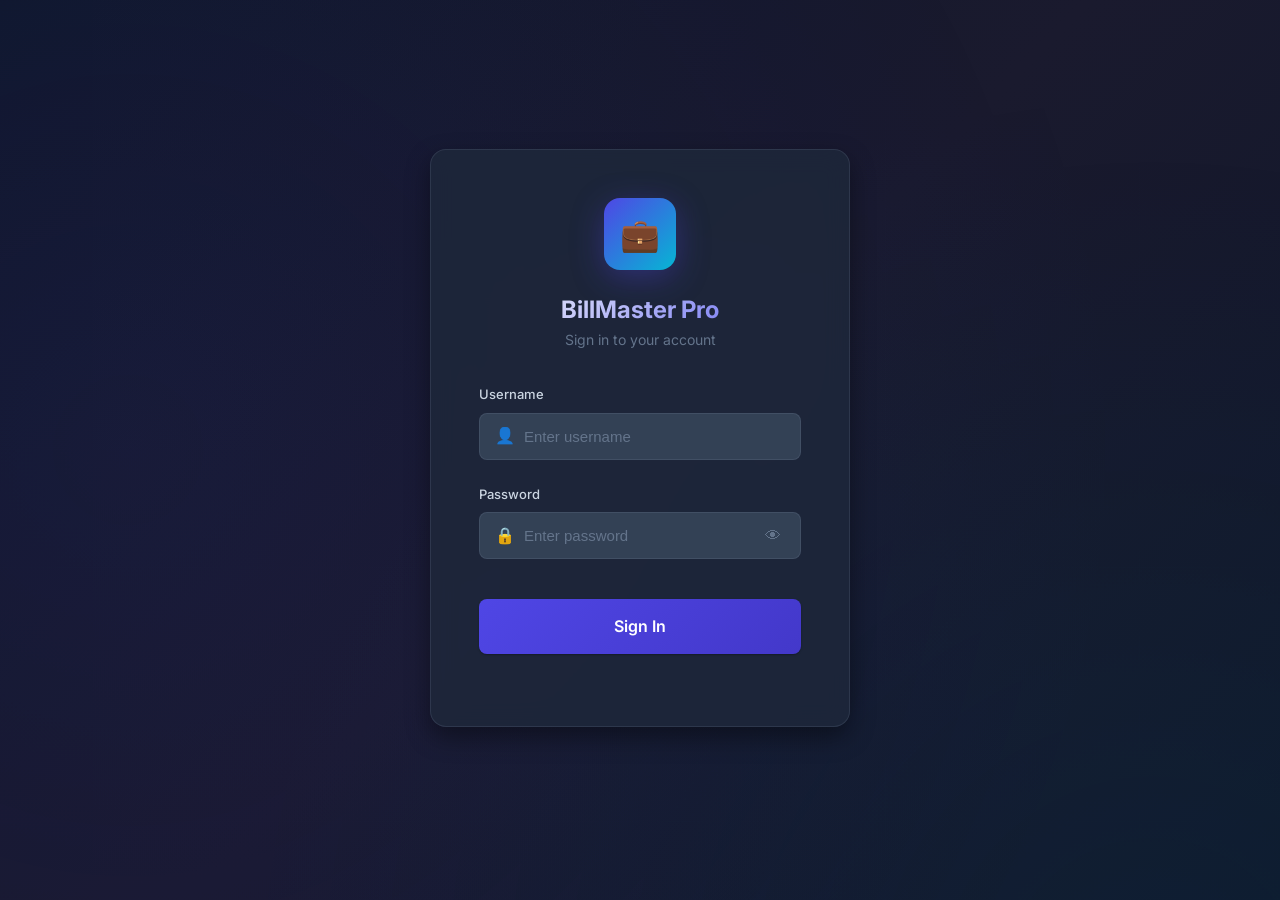
==== commit 434611cc: "Resolve committed merge conflict markers; keep latest development version" ====
--- a/static/billing.html
+++ b/static/billing.html
@@ -14,7 +14,6 @@
     <link rel="stylesheet" href="assets/css/style.css" />
     <link rel="stylesheet" href="assets/css/layout.css" />
     <link rel="stylesheet" href="assets/css/billing.css" />
-    <script src="https://unpkg.com/lucide@latest"></script>
   </head>
   <body>
     <div class="app-layout">
@@ -24,15 +23,10 @@
       <aside class="sidebar">
         <button class="sidebar-close" onclick="closeSidebar()">×</button>
         <div class="sidebar-header">
-          <div class="sidebar-logo">
-            <i
-              data-lucide="layout-dashboard"
-              style="color: white; width: 20px; height: 20px"
-            ></i>
-          </div>
+          <div class="sidebar-logo">💼</div>
           <div class="sidebar-brand">
             <h1>BillMaster</h1>
-            <span>Pro Edition</span>
+            <span>Pro Billing</span>
           </div>
         </div>
 
@@ -40,17 +34,15 @@
           <div class="nav-section">
             <div class="nav-section-title">Menu</div>
             <a href="dashboard.html" class="nav-item">
-              <span class="nav-item-icon"
-                ><i data-lucide="bar-chart-3"></i
-              ></span>
-              <span class="nav-item-text">Overview</span>
+              <span class="nav-item-icon">📊</span>
+              <span class="nav-item-text">Dashboard</span>
             </a>
             <a href="billing.html" class="nav-item active">
-              <span class="nav-item-icon"><i data-lucide="receipt"></i></span>
-              <span class="nav-item-text">Create Invoice</span>
+              <span class="nav-item-icon">🧾</span>
+              <span class="nav-item-text">New Bill</span>
             </a>
             <a href="invoices.html" class="nav-item">
-              <span class="nav-item-icon"><i data-lucide="file-text"></i></span>
+              <span class="nav-item-icon">📋</span>
               <span class="nav-item-text">Invoices</span>
             </a>
           </div>
@@ -58,15 +50,15 @@
           <div class="nav-section">
             <div class="nav-section-title">Manage</div>
             <a href="products.html" class="nav-item">
-              <span class="nav-item-icon"><i data-lucide="package"></i></span>
-              <span class="nav-item-text">Inventory</span>
+              <span class="nav-item-icon">📦</span>
+              <span class="nav-item-text">Products</span>
             </a>
             <a href="customers.html" class="nav-item">
-              <span class="nav-item-icon"><i data-lucide="users"></i></span>
+              <span class="nav-item-icon">👥</span>
               <span class="nav-item-text">Customers</span>
             </a>
             <a href="categories.html" class="nav-item">
-              <span class="nav-item-icon"><i data-lucide="tag"></i></span>
+              <span class="nav-item-icon">🏷️</span>
               <span class="nav-item-text">Categories</span>
             </a>
           </div>
@@ -74,24 +66,20 @@
           <div class="nav-section">
             <div class="nav-section-title">System</div>
             <a href="settings.html" class="nav-item">
-              <span class="nav-item-icon"><i data-lucide="settings"></i></span>
-              <span class="nav-item-text">Configuration</span>
+              <span class="nav-item-icon">⚙️</span>
+              <span class="nav-item-text">Settings</span>
             </a>
           </div>
         </nav>
 
         <div class="sidebar-footer">
-          <div class="user-profile">
+          <div class="user-profile" onclick="BillMaster.auth.logout()">
             <div class="user-avatar">AD</div>
             <div class="user-info">
               <div class="user-name">Admin</div>
-              <div class="user-role">admin</div>
-            </div>
-          </div>
-          <button class="logout-btn" onclick="BillMaster.auth.logout()">
-            <i data-lucide="log-out"></i>
-            <span>Logout</span>
-          </button>
+              <div class="user-role">Logout</div>
+            </div>
+          </div>
         </div>
       </aside>
 
@@ -99,10 +87,8 @@
       <main class="main-content">
         <header class="main-header">
           <div class="header-left">
-            <button class="sidebar-toggle" onclick="openSidebar()">
-              <i data-lucide="menu"></i>
-            </button>
-            <h2 class="page-title">Create New Invoice</h2>
+            <button class="sidebar-toggle" onclick="openSidebar()">☰</button>
+            <h2 class="page-title">🧾 New Bill</h2>
           </div>
           <div class="header-right">
             <span
@@ -118,19 +104,15 @@
             <div class="product-section">
               <div class="product-header">
                 <div class="product-search">
-                  <span class="product-search-icon"
-                    ><i data-lucide="search" style="width: 16px"></i
-                  ></span>
+                  <span class="product-search-icon">🔍</span>
                   <input
                     type="text"
                     id="productSearch"
-                    placeholder="Search inventory..."
+                    placeholder="Search products..."
                   />
                 </div>
                 <div class="category-filter" id="categoryFilters">
-                  <button class="category-btn active" data-id="">
-                    All Categories
-                  </button>
+                  <button class="category-btn active" data-id="">All</button>
                 </div>
               </div>
               <div class="product-grid" id="productGrid"></div>
@@ -140,37 +122,22 @@
             <div class="cart-section">
               <div class="cart-header">
                 <h3 class="cart-title">
-                  <i data-lucide="shopping-cart"></i>
+                  <span>🛒</span>
                   <span>Cart</span>
                   <span class="cart-count" id="cartCount">0</span>
                 </h3>
                 <button class="btn btn-sm btn-ghost" onclick="clearCart()">
-                  Reset
+                  Clear
                 </button>
               </div>
 
               <div class="customer-select">
-                <div
-                  class="customer-search-wrapper"
-                  style="position: relative; display: flex; align-items: center"
-                >
-                  <i
-                    data-lucide="user"
-                    style="
-                      position: absolute;
-                      left: 12px;
-                      width: 16px;
-                      color: var(--text-muted);
-                    "
-                  ></i>
-                  <input
-                    type="text"
-                    id="customerSearch"
-                    class="customer-select-input"
-                    style="padding-left: 40px"
-                    placeholder="Select Customer (Optional)"
-                  />
-                </div>
+                <input
+                  type="text"
+                  id="customerSearch"
+                  class="customer-select-input"
+                  placeholder="👤 Customer (optional)"
+                />
                 <div
                   id="customerDropdown"
                   class="customer-dropdown"
@@ -181,12 +148,7 @@
 
               <div class="cart-items" id="cartItems">
                 <div class="cart-empty">
-                  <div class="cart-empty-icon">
-                    <i
-                      data-lucide="shopping-basket"
-                      style="width: 48px; height: 48px"
-                    ></i>
-                  </div>
+                  <div class="cart-empty-icon">🛒</div>
                   <p>Cart is empty</p>
                 </div>
               </div>
@@ -194,12 +156,8 @@
               <!-- Cart Footer - Fixed at Bottom -->
               <div class="cart-footer">
                 <div class="cart-summary" id="cartSummary">
-                  <div class="summary-row">
+                  <div class="summary-row total">
                     <span>Subtotal</span>
-                    <span id="subtotal">₹0.00</span>
-                  </div>
-                  <div class="summary-row total">
-                    <span>Grand Total</span>
                     <span class="amount" id="total">₹0.00</span>
                   </div>
                 </div>
@@ -214,7 +172,7 @@
                     id="checkoutBtn"
                     disabled
                   >
-                    <i data-lucide="credit-card"></i>
+                    <span>💳</span>
                     <span>Checkout</span>
                   </button>
                 </div>
@@ -227,262 +185,140 @@
 
     <!-- Checkout Modal -->
     <div class="modal-overlay" id="checkoutModal">
-      <div class="modal" id="checkoutModalContent">
+      <div class="modal">
         <div class="modal-header">
-          <h3 class="modal-title">Secure Checkout</h3>
+          <h3 class="modal-title">💳 Complete Payment</h3>
           <button
             class="modal-close"
             onclick="BillMaster.modal.close('checkoutModal')"
           >
-            <i data-lucide="x" style="width: 20px"></i>
+            ×
           </button>
         </div>
-        <div class="modal-body" id="checkoutBody">
-          <!-- Step 1: Summary -->
-          <div id="paymentStep1">
-            <div class="order-receipt" id="checkoutSummary">
-              <!-- Rendered via JS -->
-            </div>
-
-            <label class="form-label" style="margin-bottom: var(--space-md)"
-              >Payment Method</label
-            >
-            <div class="payment-grid">
-              <div
-                class="payment-method-card active"
-                data-method="cash"
-                onclick="setPaymentMethod('cash')"
-              >
-                <span class="payment-method-icon"
-                  ><i data-lucide="banknote"></i
-                ></span>
-                <span class="payment-method-name">Cash</span>
-              </div>
-              <div
-                class="payment-method-card"
-                data-method="card"
-                onclick="setPaymentMethod('card')"
-              >
-                <span class="payment-method-icon"
-                  ><i data-lucide="credit-card"></i
-                ></span>
-                <span class="payment-method-name">Card</span>
-              </div>
-              <div
-                class="payment-method-card"
-                data-method="upi"
-                onclick="setPaymentMethod('upi')"
-              >
-                <span class="payment-method-icon"
-                  ><i data-lucide="smartphone"></i
-                ></span>
-                <span class="payment-method-name">UPI</span>
-              </div>
-            </div>
-            <!-- Payment Details Sections -->
-            <div id="cashDetails" class="payment-method-details active">
-              <div class="cash-calc" style="margin-top: var(--space-md)">
-                <div
-                  style="
-                    display: flex;
-                    justify-content: space-between;
-                    align-items: center;
-                    margin-bottom: var(--space-sm);
-                    padding: var(--space-sm);
-                    background: var(--bg-hover);
-                    border-radius: var(--radius-sm);
-                    border-left: 4px solid var(--primary);
-                  "
-                >
-                  <span
-                    style="
-                      font-size: 0.75rem;
-                      font-weight: 600;
-                      color: var(--text-secondary);
-                    "
-                    >Exact Amount to Collect:</span
-                  >
-                  <span
-                    id="cashTotalDue"
-                    style="font-weight: 700; color: var(--primary)"
-                    >₹0.00</span
-                  >
-                </div>
-                <div class="form-group">
-                  <label class="form-label">Cash Received</label>
-                  <input
-                    type="number"
-                    id="cashReceived"
-                    class="form-input"
-                    placeholder="0.00"
-                    oninput="calculateChange()"
-                  />
-                </div>
-                <div
-                  class="cash-change-box"
-                  id="cashChangeContainer"
-                  style="
-                    margin-top: var(--space-md);
-                    text-align: center;
-                    padding: var(--space-md);
-                    background: var(--bg-hover);
-                    border: 1px dashed var(--border-color);
-                    border-radius: var(--radius-md);
-                  "
-                >
-                  <div
-                    style="
-                      font-size: 0.65rem;
-                      color: var(--text-muted);
-                      text-transform: uppercase;
-                      margin-bottom: 4px;
-                    "
-                  >
-                    Change to Return
-                  </div>
-                  <div
-                    class="cash-change-amount"
-                    id="cashChange"
-                    style="
-                      font-size: 1.5rem;
-                      font-weight: 800;
-                      color: var(--text-primary);
-                    "
-                  >
-                    ₹0.00
-                  </div>
-                </div>
-              </div>
-            </div>
-
-            <div
-              id="cardDetails"
-              class="payment-method-details"
-              style="display: none"
-            >
-              <div
-                class="card-form"
-                style="
-                  display: grid;
-                  grid-template-columns: 1fr 1fr 1fr;
-                  gap: var(--space-sm);
-                  margin-top: var(--space-md);
-                "
-              >
-                <div class="form-group" style="grid-column: span 3">
-                  <label class="form-label">Card Number</label>
-                  <input
-                    type="text"
-                    id="cardNumber"
-                    class="form-input"
-                    placeholder="XXXX XXXX XXXX XXXX"
-                    maxlength="19"
-                    oninput="formatCardNumber(this)"
-                  />
-                </div>
-                <div class="form-group" style="grid-column: span 2">
-                  <label class="form-label">Expiry</label>
-                  <input
-                    type="text"
-                    id="cardExpiry"
-                    class="form-input"
-                    placeholder="MM/YY"
-                    maxlength="5"
-                    oninput="formatExpiry(this)"
-                  />
-                </div>
-                <div class="form-group">
-                  <label class="form-label">CVV</label>
-                  <input
-                    type="password"
-                    id="cardCVV"
-                    class="form-input"
-                    placeholder="***"
-                    maxlength="3"
-                  />
-                </div>
-              </div>
-            </div>
-
-            <div
-              id="upiDetails"
-              class="payment-method-details"
-              style="display: none"
-            >
-              <div
-                class="upi-qr-container"
-                style="text-align: center; padding: var(--space-md)"
-              >
-                <div
-                  class="qr-placeholder"
-                  style="
-                    width: 150px;
-                    height: 150px;
-                    background: white;
-                    margin: 0 auto var(--space-md);
-                    padding: 10px;
-                    border-radius: var(--radius-md);
-                    display: flex;
-                    align-items: center;
-                    justify-content: center;
-                    border: 1px solid var(--border-color);
-                  "
-                >
-                  <img
-                    id="upiQR"
-                    src=""
-                    alt="UPI QR Code"
-                    style="max-width: 100%"
-                  />
-                </div>
-                <div style="font-weight: 600; font-size: 0.875rem">
-                  Scan & Pay with any UPI App
-                </div>
-                <div
-                  style="
-                    font-size: 0.75rem;
-                    color: var(--text-muted);
-                    margin-bottom: var(--space-md);
-                  "
-                >
-                  Recipient: 892548367@upi
-                </div>
-
-                <button
-                  id="upiVerifyBtn"
-                  class="btn btn-secondary btn-sm"
-                  style="width: 100%"
-                  onclick="verifyUPIPayment()"
-                >
-                  <i data-lucide="refresh-cw"></i>
-                  <span>Verify Payment Status</span>
-                </button>
-                <div
-                  id="upiStatus"
-                  style="
-                    display: none;
-                    margin-top: var(--space-sm);
-                    font-size: 0.75rem;
-                    font-weight: 600;
-                  "
-                ></div>
-              </div>
-            </div>
+        <div class="modal-body">
+          <div
+            id="checkoutSummary"
+            style="
+              background: var(--bg-tertiary);
+              padding: var(--space-md);
+              border-radius: var(--radius-md);
+              margin-bottom: var(--space-lg);
+            "
+          ></div>
+
+          <div
+            style="
+              display: grid;
+              grid-template-columns: 1fr 1fr 1fr;
+              gap: var(--space-md);
+            "
+          >
+            <div class="form-group">
+              <label class="form-label">Discount (%)</label>
+              <input
+                type="number"
+                id="discountPerc"
+                class="form-input"
+                value="0"
+                min="0"
+                max="100"
+                step="0.1"
+                oninput="updateCheckoutTotals()"
+              />
+            </div>
+
+            <div class="form-group" style="grid-column: span 3;">
+              <label class="form-label">Select Payment Method</label>
+              <div class="payment-methods-grid">
+                <div class="pay-method-item active" data-value="cash">
+                  <span class="pay-icon">💵</span>
+                  <span class="pay-label">Cash</span>
+                </div>
+                <div class="pay-method-item" data-value="card">
+                  <span class="pay-icon">💳</span>
+                  <span class="pay-label">Card</span>
+                </div>
+                <div class="pay-method-item" data-value="upi">
+                  <span class="pay-icon">📱</span>
+                  <span class="pay-label">UPI / QR</span>
+                </div>
+              </div>
+              <input type="hidden" id="paymentMethod" value="cash" />
+            </div>
+
+            <div class="form-group" style="grid-column: span 3;">
+              <label class="form-label">Payment Status</label>
+              <div class="status-grid">
+                <div class="status-item active paid" id="statusPaid" data-value="paid">
+                  <span>✅</span>
+                  <span>Paid Full</span>
+                </div>
+                <div class="status-item pending" id="statusPending" data-value="pending">
+                  <span>⏳</span>
+                  <span>Pending / Partial</span>
+                </div>
+              </div>
+              <input type="hidden" id="paymentStatus" value="paid" />
+            </div>
+          </div>
+
+          <!-- Dynamic Payment Details -->
+          <div id="paymentDetailsSection" style="margin-top: var(--space-md); padding: var(--space-md); background: rgba(255,255,255,0.03); border-radius: var(--radius-lg); border: 1px dashed var(--border-color);">
+            
+            <!-- Cash Details -->
+            <div id="cashDetails" class="payment-detail-box">
+              <div style="display: grid; grid-template-columns: 1fr 1fr; gap: var(--space-md);">
+                <div class="form-group" style="margin-bottom: 0;">
+                  <label class="form-label">Amount Received (₹)</label>
+                  <input type="number" id="amountReceived" class="form-input" placeholder="0.00" oninput="calculateChange()" />
+                </div>
+                <div class="form-group" style="margin-bottom: 0;">
+                  <label class="form-label">Change to Return</label>
+                  <div id="changeReturn" style="font-size: 1.25rem; font-weight: 700; color: var(--warning); padding: 0.5rem 0;">₹0.00</div>
+                </div>
+              </div>
+            </div>
+
+            <!-- Card Details -->
+            <div id="cardDetails" class="payment-detail-box" style="display: none;">
+              <div style="display: grid; grid-template-columns: 1fr 1fr; gap: var(--space-md);">
+                <div class="form-group" style="margin-bottom: 0;">
+                  <label class="form-label">Last 4 Digits</label>
+                  <input type="text" id="cardLastDigits" class="form-input" placeholder="xxxx" maxlength="4" />
+                </div>
+                <div class="form-group" style="margin-bottom: 0;">
+                  <label class="form-label">Transaction ID</label>
+                  <input type="text" id="cardTxnId" class="form-input" placeholder="Ref No." />
+                </div>
+              </div>
+            </div>
+
+            <!-- UPI/Bank Details -->
+            <div id="upiDetails" class="payment-detail-box" style="display: none;">
+              <div style="display: flex; flex-direction: column; align-items: center; gap: var(--space-md);">
+                <div id="upiQRContainer" style="background: white; padding: 10px; border-radius: var(--radius-md); display: none;">
+                    <!-- QR Placeholder -->
+                    <img id="upiQRCode" src="" style="width: 150px; height: 150px; display: block;" alt="Scan to Pay" />
+                    <div style="color: #333; font-size: 0.7rem; font-weight: 700; text-align: center; margin-top: 5px;">Scan & Pay</div>
+                </div>
+                <div class="form-group" style="margin-bottom: 0; width: 100%;">
+                  <label class="form-label">Transaction Reference (UPI/Bank)</label>
+                  <input type="text" id="upiRefId" class="form-input" placeholder="Enter Ref ID or UTR" />
+                </div>
+              </div>
+            </div>
+
           </div>
         </div>
-        <div class="modal-footer" id="checkoutFooter">
+        <div class="modal-footer">
           <button
             class="btn btn-secondary"
             onclick="BillMaster.modal.close('checkoutModal')"
           >
             Cancel
           </button>
-          <button
-            class="btn btn-success"
-            onclick="processPayment()"
-            id="confirmPaymentBtn"
-          >
-            <span>✓</span> Confirm & Pay
+          <button class="btn btn-success" onclick="processPayment()">
+            Complete Payment
           </button>
         </div>
       </div>
@@ -494,10 +330,7 @@
         categories = [],
         cart = [],
         customers = [],
-        settings = {},
-        selectedCustomer = null,
-        currentPaymentMethod = "cash",
-        upiVerified = false;
+        selectedCustomer = null;
 
       // Sidebar Functions
       function openSidebar() {
@@ -531,20 +364,66 @@
 
       // Init
       document.addEventListener("DOMContentLoaded", async () => {
-        lucide.createIcons();
         await BillMaster.auth.requireAuth();
         await initUserInfo();
         await loadData();
         initSearch();
         initCustomerSearch();
+        initPaymentMethods();
       });
 
+      function initPaymentMethods() {
+        // Payment Method Selection
+        const methods = document.querySelectorAll('.pay-method-item[data-value]');
+        methods.forEach(method => {
+          method.addEventListener('click', () => {
+            methods.forEach(m => m.classList.remove('active'));
+            method.classList.add('active');
+            
+            const val = method.dataset.value;
+            document.getElementById('paymentMethod').value = val;
+            
+            // Toggle Detail Boxes
+            document.getElementById('paymentDetailsSection').style.display = 'block';
+            document.getElementById('cashDetails').style.display = val === 'cash' ? 'block' : 'none';
+            document.getElementById('cardDetails').style.display = val === 'card' ? 'block' : 'none';
+            document.getElementById('upiDetails').style.display = (val === 'upi' || val === 'bank_transfer') ? 'block' : 'none';
+            
+            if (val === 'upi') {
+                showUPIQR();
+            } else {
+                document.getElementById('upiQRContainer').style.display = 'none';
+            }
+            
+            if (val === 'cash') {
+                calculateChange();
+                document.getElementById('amountReceived').focus();
+            }
+          });
+        });
+
+        // Payment Status Selection
+        const statusItems = document.querySelectorAll('.status-item');
+        statusItems.forEach(item => {
+          item.addEventListener('click', () => {
+            statusItems.forEach(si => si.classList.remove('active'));
+            item.classList.add('active');
+            document.getElementById('paymentStatus').value = item.dataset.value;
+          });
+        });
+      }
+
       async function loadData() {
-        const [catRes, prodRes, custRes, setRes] = await Promise.all([
+        // Load Settings for QR
+        const settingsRes = await BillMaster.api.get("settings.php?action=get");
+        if (settingsRes.success) {
+            window.billmasterSettings = settingsRes.data;
+        }
+
+        const [catRes, prodRes, custRes] = await Promise.all([
           BillMaster.api.get("categories.php?action=list"),
           BillMaster.api.get("products.php?action=list&active_only=true"),
           BillMaster.api.get("customers.php?action=list"),
-          BillMaster.api.get("settings.php?action=get"),
         ]);
 
         if (catRes.success) {
@@ -556,7 +435,6 @@
           renderProducts();
         }
         if (custRes.success) customers = custRes.data;
-        if (setRes.success) settings = setRes.data;
       }
 
       function renderCategories() {
@@ -636,9 +514,7 @@
           const matches = customers.filter(
             (c) =>
               c.name.toLowerCase().includes(val) ||
-              (c.phone && c.phone.includes(val)) ||
-              (c.customer_number &&
-                c.customer_number.toLowerCase().includes(val)),
+              (c.phone && c.phone.includes(val)),
           );
           if (matches.length) {
             dropdown.innerHTML = matches
@@ -664,19 +540,12 @@
         document.getElementById("customerSearch").style.display = "none";
         document.getElementById("customerDropdown").style.display = "none";
         document.getElementById("selectedCustomer").style.display = "block";
-
-        let badge = "";
-        if (selectedCustomer.status === "regular") {
-          badge = `<span class="badge badge-success" style="margin-left: 8px; font-size: 0.7rem; padding: 2px 6px;">Regular (10% Off)</span>`;
-        }
-
         document.getElementById("selectedCustomer").innerHTML = `
           <div class="selected-customer">
-            <span class="selected-customer-info">👤 ${BillMaster.utils.escapeHtml(selectedCustomer.name)}${badge}</span>
+            <span class="selected-customer-info">👤 ${BillMaster.utils.escapeHtml(selectedCustomer.name)}</span>
+            ${selectedCustomer.default_discount > 0 ? `<span class="badge badge-success" style="font-size: 0.7rem; margin-left: 8px;">🎁 ${selectedCustomer.default_discount}% Disc.</span>` : ""}
             <button class="selected-customer-remove" onclick="removeCustomer()">×</button>
           </div>`;
-
-        renderCart(); // Re-render to apply discount
       }
 
       function removeCustomer() {
@@ -684,7 +553,6 @@
         document.getElementById("customerSearch").style.display = "block";
         document.getElementById("customerSearch").value = "";
         document.getElementById("selectedCustomer").style.display = "none";
-        renderCart(); // Re-render to remove discount
       }
 
       function addToCart(productId) {
@@ -706,6 +574,7 @@
             quantity: 1,
             unit: product.unit,
             max: product.stock_quantity,
+            gst_rate: parseFloat(product.effective_gst || 0),
           });
         }
         renderCart();
@@ -739,7 +608,7 @@
       function renderCart() {
         const container = document.getElementById("cartItems");
         const countEl = document.getElementById("cartCount");
-        const summaryEl = document.getElementById("cartSummary");
+        const totalEl = document.getElementById("total");
         const checkoutBtn = document.getElementById("checkoutBtn");
 
         countEl.textContent = cart.reduce((sum, i) => sum + i.quantity, 0);
@@ -747,48 +616,13 @@
         if (!cart.length) {
           container.innerHTML =
             '<div class="cart-empty"><div class="cart-empty-icon">🛒</div><p>Cart is empty</p></div>';
-          summaryEl.innerHTML = `
-                  <div class="summary-row">
-                    <span>Subtotal</span>
-                    <span id="subtotal">₹0.00</span>
-                  </div>
-                  <div class="summary-row total">
-                    <span>Grand Total</span>
-                    <span class="amount" id="total">₹0.00</span>
-                  </div>`;
+          totalEl.textContent = "₹0.00";
           checkoutBtn.disabled = true;
           return;
         }
 
         const subtotal = cart.reduce((sum, i) => sum + i.price * i.quantity, 0);
-        let discount = 0;
-        let discountHtml = "";
-
-        if (selectedCustomer && selectedCustomer.status === "regular") {
-          const discountPercent = parseFloat(
-            settings.regular_customer_discount || 10,
-          );
-          discount = subtotal * (discountPercent / 100);
-          discountHtml = `
-                <div class="summary-row" style="color: var(--success);">
-                    <span>Regular Discount (${discountPercent}%)</span>
-                    <span>- ${BillMaster.utils.formatCurrency(discount)}</span>
-                </div>`;
-        }
-
-        const total = subtotal - discount;
-
-        summaryEl.innerHTML = `
-              <div class="summary-row">
-                <span>Subtotal</span>
-                <span>${BillMaster.utils.formatCurrency(subtotal)}</span>
-              </div>
-              ${discountHtml}
-              <div class="summary-row total">
-                <span>Grand Total</span>
-                <span class="amount">${BillMaster.utils.formatCurrency(total)}</span>
-              </div>`;
-
+        totalEl.textContent = BillMaster.utils.formatCurrency(subtotal);
         checkoutBtn.disabled = false;
 
         container.innerHTML = cart
@@ -812,245 +646,97 @@
           .join("");
       }
 
-      function setPaymentMethod(method) {
-        currentPaymentMethod = method;
-        document.querySelectorAll(".payment-method-card").forEach((card) => {
-          card.classList.remove("active");
-          card.style.borderColor = "var(--border-color)";
-          card.style.background = "transparent";
-          if (card.dataset.method === method) {
-            card.classList.add("active");
-            card.style.borderColor = "var(--primary)";
-            card.style.background = "var(--primary-pale)";
-          }
-        });
-
-        // Toggle detail sections
-        const details = ["cashDetails", "cardDetails", "upiDetails"];
-        details.forEach((id) => {
-          const el = document.getElementById(id);
-          if (el) el.style.display = "none";
-        });
-
-        const activeId = method + "Details";
-        const activeEl = document.getElementById(activeId);
-        if (activeEl) {
-          activeEl.style.display = "block";
-          activeEl.classList.add("active");
-        }
-
-        const subtotal = cart.reduce((sum, i) => sum + i.price * i.quantity, 0);
-        let discount = 0;
-        if (selectedCustomer && selectedCustomer.status === "regular") {
-          const discountPercent = parseFloat(
-            settings.regular_customer_discount || 10,
-          );
-          discount = subtotal * (discountPercent / 100);
-        }
-        const total = subtotal - discount;
-
-        if (method === "upi") {
-          document.getElementById("upiQR").src =
-            `https://api.qrserver.com/v1/create-qr-code/?size=150x150&data=upi://pay?pa=892548367@upi%26pn=BillMasterPro%26am=${total}%26cu=INR`;
-          upiVerified = false;
-          const uS = document.getElementById("upiStatus");
-          if (uS) uS.style.display = "none";
-          const uB = document.getElementById("upiVerifyBtn");
-          if (uB) {
-            uB.disabled = false;
-            uB.innerHTML =
-              '<i data-lucide="refresh-cw"></i> <span>Verify Payment Status</span>';
-            lucide.createIcons();
-          }
-        }
-
-        calculateChange();
-      }
-
-      function formatCardNumber(input) {
-        let v = input.value.replace(/\D/g, "");
-        let formatted = "";
-        for (let i = 0; i < v.length; i++) {
-          if (i > 0 && i % 4 === 0) formatted += " ";
-          formatted += v[i];
-        }
-        input.value = formatted;
-      }
-
-      function formatExpiry(input) {
-        let v = input.value.replace(/\D/g, "");
-        if (v.length > 2) {
-          input.value = v.substring(0, 2) + "/" + v.substring(2, 4);
-        } else {
-          input.value = v;
-        }
-      }
-
-      async function verifyUPIPayment() {
-        const btn = document.getElementById("upiVerifyBtn");
-        const status = document.getElementById("upiStatus");
-        btn.disabled = true;
-        btn.innerHTML = '<span class="spinner spinner-sm"></span> Verifying...';
-
-        // Simulate network delay for verification
-        await new Promise((resolve) => setTimeout(resolve, 2000));
-
-        upiVerified = true;
-        status.style.display = "block";
-        status.style.color = "var(--success)";
-        status.textContent = "Payment Verified Successfully";
-        btn.innerHTML = '<i data-lucide="check"></i> Verified';
-        lucide.createIcons();
-      }
-
-      function calculateChange() {
-        const subtotal = cart.reduce((sum, i) => sum + i.price * i.quantity, 0);
-        let discount = 0;
-        if (selectedCustomer && selectedCustomer.status === "regular") {
-          const discountPercent = parseFloat(
-            settings.regular_customer_discount || 10,
-          );
-          discount = subtotal * (discountPercent / 100);
-        }
-        const total = subtotal - discount;
-
-        const receivedInput = document.getElementById("cashReceived");
-        if (!receivedInput) return;
-
-        const received = parseFloat(receivedInput.value) || 0;
-        const change = received - total;
-        const changeEl = document.getElementById("cashChange");
-        const container = document.getElementById("cashChangeContainer");
-
-        if (changeEl) {
-          changeEl.textContent = BillMaster.utils.formatCurrency(
-            Math.max(0, change),
-          );
-          if (received === 0) {
-            container.style.background = "var(--bg-hover)";
-            container.style.borderColor = "var(--border-color)";
-            changeEl.style.color = "var(--text-primary)";
-          } else if (change >= 0) {
-            container.style.background = "var(--success-pale)";
-            container.style.borderColor = "var(--success)";
-            changeEl.style.color = "var(--success)";
-          } else {
-            container.style.background = "var(--danger-pale)";
-            container.style.borderColor = "var(--danger)";
-            changeEl.style.color = "var(--danger)";
-          }
-        }
-      }
-
       function openCheckout() {
         if (!cart.length) return;
-
+        // Apply customer's default discount if available
+        document.getElementById("discountPerc").value =
+          selectedCustomer?.default_discount || 0;
+        updateCheckoutTotals();
         BillMaster.modal.open("checkoutModal");
-        setPaymentMethod("cash");
-        if (document.getElementById("cashReceived")) {
-          document.getElementById("cashReceived").value = "";
-        }
-
+      }
+
+      function updateCheckoutTotals() {
         const subtotal = cart.reduce((sum, i) => sum + i.price * i.quantity, 0);
-        let discount = 0;
-        let discountHtml = "";
-
-        if (selectedCustomer && selectedCustomer.status === "regular") {
-          const discountPercent = parseFloat(
-            settings.regular_customer_discount || 10,
-          );
-          discount = subtotal * (discountPercent / 100);
-          discountHtml = `
-              <div class="receipt-item" style="display: flex; justify-content: space-between; font-size: 0.875rem; margin-bottom: 4px; color: var(--success);">
-                <span>Regular Discount (${discountPercent}%)</span>
-                <span>- ${BillMaster.utils.formatCurrency(discount)}</span>
-              </div>`;
-        }
-        const total = subtotal - discount;
-
-        const cashTotalDue = document.getElementById("cashTotalDue");
-        if (cashTotalDue) {
-          cashTotalDue.textContent = BillMaster.utils.formatCurrency(total);
-        }
-
-        const receiptHtml = `
-          <div class="receipt-header" style="text-align: center; border-bottom: 1px dashed var(--border-color); padding-bottom: var(--space-md); margin-bottom: var(--space-md)">
-            <div style="font-weight: 800; font-size: 1.25rem;">BillMaster Pro</div>
-            <div style="font-size: 0.75rem; color: var(--text-muted);">Secure Checkout</div>
-          </div>
-          <div style="margin-bottom: var(--space-md);">
-            ${cart
-              .map(
-                (i) => `
-              <div class="receipt-item" style="display: flex; justify-content: space-between; font-size: 0.875rem; margin-bottom: 4px">
-                <span>${BillMaster.utils.escapeHtml(i.name)} (x${i.quantity})</span>
-                <span>${BillMaster.utils.formatCurrency(i.price * i.quantity)}</span>
-              </div>
-            `,
-              )
-              .join("")}
-            ${discountHtml}
-          </div>
-          <div class="receipt-total" style="border-top: 2px solid var(--text-primary); margin-top: var(--space-md); padding-top: var(--space-sm); display: flex; justify-content: space-between; font-weight: 800; font-size: 1.125rem">
-            <span>TOTAL DUE</span>
-            <span style="color: var(--success)">${BillMaster.utils.formatCurrency(total)}</span>
-          </div>
+        const taxTotal = cart.reduce(
+          (sum, i) => sum + i.price * i.quantity * (i.gst_rate / 100),
+          0,
+        );
+        const discPerc =
+          parseFloat(document.getElementById("discountPerc").value) || 0;
+        const totalBeforeDisc = subtotal + taxTotal;
+        const discAmount = totalBeforeDisc * (discPerc / 100);
+        const finalTotal = totalBeforeDisc - discAmount;
+        
+        // Store for change calculation
+        window.currentFinalTotal = finalTotal;
+
+        document.getElementById("checkoutSummary").innerHTML = `
+          <div style="display: grid; grid-template-columns: repeat(4, 1fr); gap: var(--space-sm); text-align: center;">
+            <div style="padding: var(--space-xs); border-right: 1px solid var(--border-color);">
+                <div style="font-size: 0.75rem; color: var(--text-muted); margin-bottom: 2px;">Items</div>
+                <div style="font-weight: 600;">${BillMaster.utils.formatCurrency(subtotal)}</div>
+            </div>
+            <div style="padding: var(--space-xs); border-right: 1px solid var(--border-color);">
+                <div style="font-size: 0.75rem; color: var(--text-muted); margin-bottom: 2px;">GST</div>
+                <div style="font-weight: 600;">${BillMaster.utils.formatCurrency(taxTotal)}</div>
+            </div>
+            <div style="padding: var(--space-xs); border-right: 1px solid var(--border-color);">
+                <div style="font-size: 0.75rem; color: var(--text-muted); margin-bottom: 2px;">Disc.</div>
+                <div style="font-weight: 600; color: var(--danger);">${BillMaster.utils.formatCurrency(discAmount)}</div>
+            </div>
+            <div style="padding: var(--space-xs);">
+                <div style="font-size: 0.75rem; color: var(--text-muted); margin-bottom: 2px;">Grand Total</div>
+                <div style="font-weight: 700; color: var(--success); font-size: 1.125rem;">${BillMaster.utils.formatCurrency(finalTotal)}</div>
+            </div>
+          </div>
+          ${selectedCustomer ? `<div style="margin-top: var(--space-sm); font-size: 0.8125rem; color: var(--text-muted); text-align: center; border-top: 1px dashed var(--border-color); pt: 8px;">👤 ${BillMaster.utils.escapeHtml(selectedCustomer.name)}</div>` : ""}
         `;
-        const summaryEl = document.getElementById("checkoutSummary");
-        if (summaryEl) summaryEl.innerHTML = receiptHtml;
+      }
+
+      function calculateChange() {
+        const received = parseFloat(document.getElementById('amountReceived').value) || 0;
+        const total = window.currentFinalTotal || 0;
+        const change = Math.max(0, received - total);
+        document.getElementById('changeReturn').textContent = BillMaster.utils.formatCurrency(change);
+        
+        if (received < total && received > 0) {
+            document.getElementById('changeReturn').style.color = 'var(--danger)';
+        } else {
+            document.getElementById('changeReturn').style.color = 'var(--warning)';
+        }
+      }
+
+      function showUPIQR() {
+        const upiId = window.billmasterSettings?.upi_id;
+        const shopName = window.billmasterSettings?.shop_name || "BillMaster";
+        const total = window.currentFinalTotal || 0;
+        
+        if (upiId) {
+            // Generate standard UPI Google Pay/PhonePe QR URL
+            const upiUrl = `upi://pay?pa=${upiId}&pn=${encodeURIComponent(shopName)}&am=${total}&cu=INR`;
+            const qrApiUrl = `https://api.qrserver.com/v1/create-qr-code/?size=150x150&data=${encodeURIComponent(upiUrl)}`;
+            
+            document.getElementById('upiQRCode').src = qrApiUrl;
+            document.getElementById('upiQRContainer').style.display = 'block';
+        } else {
+            document.getElementById('upiQRContainer').style.display = 'none';
+        }
       }
 
       async function processPayment() {
-        const subtotal = cart.reduce((sum, i) => sum + i.price * i.quantity, 0);
-        let discount = 0;
-        if (selectedCustomer && selectedCustomer.status === "regular") {
-          const discountPercent = parseFloat(
-            settings.regular_customer_discount || 10,
-          );
-          discount = subtotal * (discountPercent / 100);
-        }
-        const total = subtotal - discount;
-
-        // Validation based on method
-        if (currentPaymentMethod === "cash") {
-          const received =
-            parseFloat(document.getElementById("cashReceived").value) || 0;
-          if (received < total) {
-            BillMaster.toast.error(
-              "Incomplete Amount: Total received is less than total due",
-            );
+        const paymentMethod = document.getElementById("paymentMethod").value;
+        const amountReceived = parseFloat(document.getElementById('amountReceived').value) || 0;
+        
+        // Basic Validation
+        if (paymentMethod === 'cash' && amountReceived < window.currentFinalTotal) {
+            if (!confirm("Received amount is less than the total. Register as debt/pending?")) {
+                return;
+            }
+        }
+        if (paymentMethod === 'card' && !document.getElementById('cardLastDigits').value) {
+            BillMaster.toast.warning("Please enter card digits for verification");
             return;
-          }
-        } else if (currentPaymentMethod === "card") {
-          const num = document
-            .getElementById("cardNumber")
-            .value.replace(/\s/g, "");
-          const exp = document.getElementById("cardExpiry").value;
-          const cvv = document.getElementById("cardCVV").value;
-
-          if (num.length < 13 || num.length > 19) {
-            BillMaster.toast.error("Invalid Card Number");
-            return;
-          }
-          if (!/^\d{2}\/\d{2}$/.test(exp)) {
-            BillMaster.toast.error("Invalid Expiry (MM/YY)");
-            return;
-          }
-          if (cvv.length < 3) {
-            BillMaster.toast.error("Invalid CVV");
-            return;
-          }
-        } else if (currentPaymentMethod === "upi") {
-          if (!upiVerified) {
-            BillMaster.toast.error("Please verify UPI payment status first");
-            return;
-          }
-        }
-
-        const btn = document.getElementById("confirmPaymentBtn");
-        btn.disabled = true;
-        btn.innerHTML =
-          '<span class="spinner spinner-sm"></span> Finalizing Transaction...';
+        }
 
         const data = {
           customer_id: selectedCustomer?.id || null,
@@ -1059,63 +745,33 @@
             quantity: i.quantity,
             unit_price: i.price,
           })),
-          subtotal: subtotal,
-          discount_amount: discount,
-          total_amount: total,
-          payment_method: currentPaymentMethod,
-          payment_status: "paid",
+          discount_percentage:
+            parseFloat(document.getElementById("discountPerc").value) || 0,
+          payment_method: paymentMethod,
+          payment_status: document.getElementById("paymentStatus").value,
+          payment_details: {
+            received: amountReceived,
+            card_digits: document.getElementById('cardLastDigits').value,
+            txn_id: document.getElementById('cardTxnId').value || document.getElementById('upiRefId').value
+          }
         };
 
         const result = await BillMaster.api.post(
           "invoices.php?action=create",
           data,
         );
-
         if (result.success) {
-          showSuccessScreen(result.invoice_id);
+          BillMaster.toast.success("Invoice created successfully!");
+          BillMaster.modal.close("checkoutModal");
           clearCart();
           await loadData();
+
+          if (confirm("Invoice created! Do you want to print it?")) {
+            window.open(`invoices.html?print=${result.invoice_id}`, "_blank");
+          }
         } else {
-          BillMaster.toast.error(
-            result.message || "Payment verification failed",
-          );
-          btn.disabled = false;
-          btn.innerHTML = "<span>✓</span> Confirm & Pay";
-        }
-      }
-
-      function showSuccessScreen(invoiceId) {
-        const body = document.getElementById("checkoutBody");
-        const footer = document.getElementById("checkoutFooter");
-
-        footer.style.display = "none";
-        body.innerHTML = `
-            <div class="success-state">
-                <div class="success-icon" style="width: 80px; height: 80px; background: var(--success-pale); color: var(--success); border-radius: 50%; display: flex; align-items: center; justify-content: center; font-size: 2.5rem; margin: 0 auto var(--space-lg); animation: scaleIn 0.5s cubic-bezier(0.175, 0.885, 0.32, 1.275);">✓</div>
-                <h2 class="success-title" style="font-size: 1.5rem; font-weight: 700; color: var(--text-primary); margin-bottom: var(--space-sm);">Payment Successful!</h2>
-                <p class="success-message" style="color: var(--text-muted); font-size: 0.875rem; margin-bottom: var(--space-xl);">Transaction confirmed. Invoice #${invoiceId} has been generated.</p>
-
-                <div style="display: grid; grid-template-columns: 1fr 1fr; gap: var(--space-md);">
-                    <button class="btn btn-primary" style="grid-column: span 2" onclick="window.open('invoices.html?print=${invoiceId}', '_blank')">
-                        <span>🖨️</span> Print Invoice
-                    </button>
-                    <button class="btn btn-success" onclick="startNewSale()">
-                        🔄 New Sale
-                    </button>
-                    <button class="btn btn-secondary" onclick="BillMaster.modal.close('checkoutModal')">
-                        Close
-                    </button>
-                </div>
-            </div>
-        `;
-      }
-
-      function startNewSale() {
-        clearCart();
-        BillMaster.modal.close("checkoutModal");
-        // We reload if the DOM was too heavily modified, but for now just close
-        // The next 'openCheckout' will rebuild the summary anyway
-        setTimeout(() => window.location.reload(), 100);
+          BillMaster.toast.error(result.message || "Failed to create invoice");
+        }
       }
     </script>
   </body>
